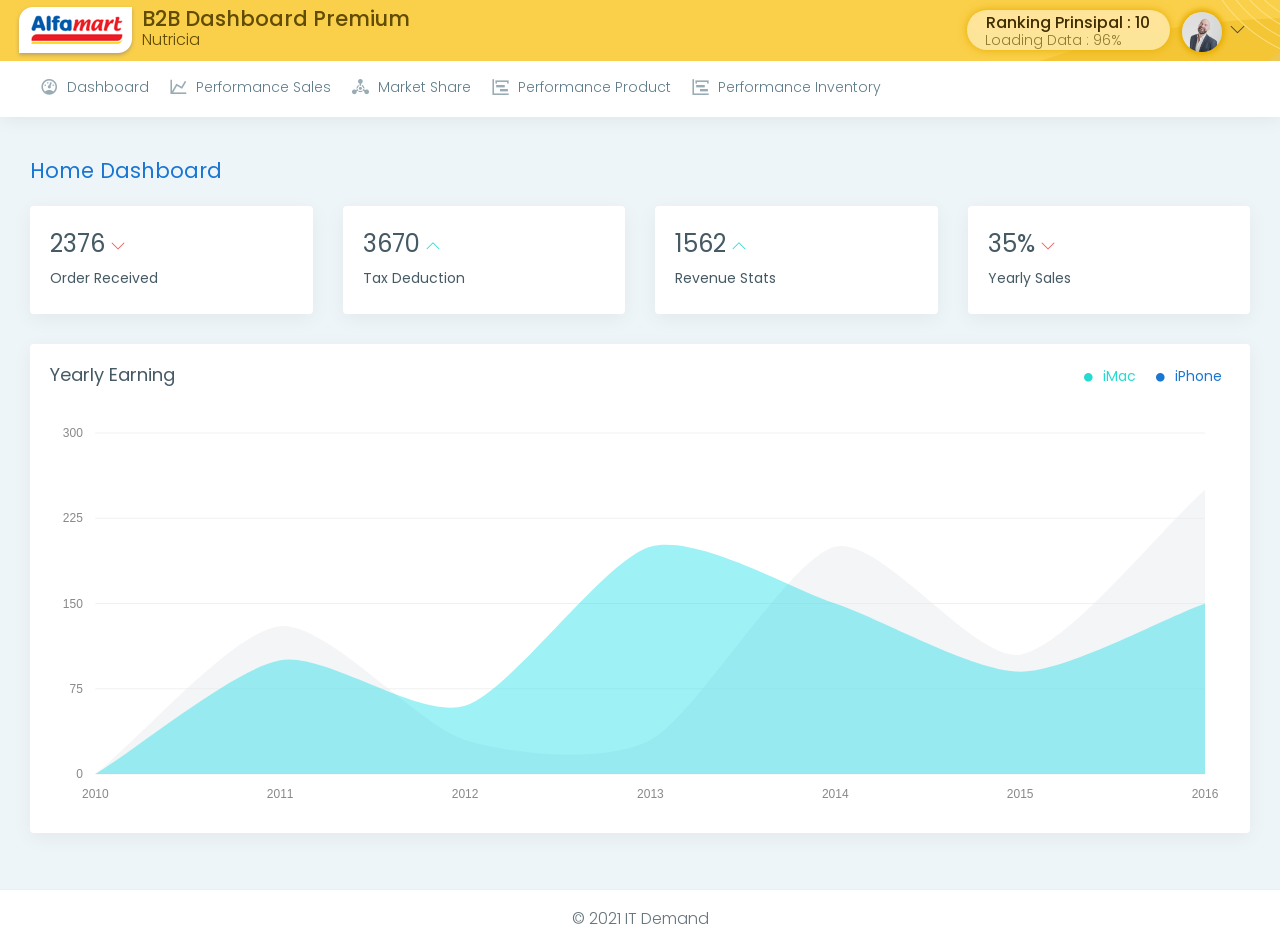
==== home.html @ a557de34 "Add files via upload" ====
<!DOCTYPE html>
<html lang="en">

<head>
    <meta charset="utf-8">
    <meta http-equiv="X-UA-Compatible" content="IE=edge">
    <!-- Tell the browser to be responsive to screen width -->
    <meta name="viewport" content="width=device-width, initial-scale=1">
    <meta name="description" content="">
    <meta name="author" content="">
    <!-- Favicon icon -->
    <link rel="icon" type="image/png" sizes="16x16" href="images/alfamart.png">
    <title>B2B Dashboard Premium</title>
    <!-- Bootstrap Core CSS -->
    <link href="plugins/bootstrap/css/bootstrap.min.css" rel="stylesheet">
    <!-- MorriesCSS -->
    <link href="plugins/morrisjs/morris.css" rel="stylesheet">
    
    
    <!-- Custom CSS -->
    <link href="css/style.css" rel="stylesheet" type="text/css">
    <link href="css/custom.css" rel="stylesheet" type="text/css">

    <!-- HTML5 Shim and Respond.js IE8 support of HTML5 elements and media queries -->
    <!-- WARNING: Respond.js doesn't work if you view the page via file:// -->
    <!--[if lt IE 9]>
    <script src="https://oss.maxcdn.com/libs/html5shiv/3.7.0/html5shiv.js"></script>
    <script src="https://oss.maxcdn.com/libs/respond.js/1.4.2/respond.min.js"></script>
<![endif]-->
</head>

<body class="fix-header card-no-border logo-center">
    <!-- ============================================================== -->
    <!-- Preloader - style you can find in spinners.css -->
    <!-- ============================================================== -->
    <div class="preloader">
        <svg class="circular" viewBox="25 25 50 50">
            <circle class="path" cx="50" cy="50" r="20" fill="none" stroke-width="2" stroke-miterlimit="10" /> </svg>
    </div>
    <!-- ============================================================== -->
    <!-- Main wrapper - style you can find in pages.scss -->
    <!-- ============================================================== -->
    <div id="main-wrapper">
        <!-- ============================================================== -->
        <!-- Topbar header - style you can find in pages.scss -->
        <!-- ============================================================== -->
        <header class="topbar" style="background-image: url(images/bg_header.png);">
            <nav class="navbar top-navbar navbar-expand-md navbar-light">
                <!-- ============================================================== -->
                <!-- Logo -->
                <!-- ============================================================== -->
                <div class="navbar-header">
                    <a class="navbar-brand" href="index.html">
                        <!-- Logo icon --><b>
                            <!-- Light Logo icon -->
                            <img src="images/logo_alfamart.png" alt="homepage" class="light-logo" />
                        </b>
                        <!--End Logo icon --> 
                     </a>
                </div>
                <!-- ============================================================== -->
                <!-- End Logo -->
                <!-- ============================================================== -->
                <div class="navbar-collapse">
                    <!-- ============================================================== -->
                    <!-- ============================================================== -->
                    <ul class="navbar-nav mr-auto mt-md-0">
                         <!-- This is  -->
                        <li class="nav-item"> <a class="nav-link nav-toggler hidden-md-up text-muted waves-effect waves-dark" href="javascript:void(0)"><i class="mdi mdi-menu"></i></a> </li>
                        <!-- Title -->
                        <div class="title-b2b">
                            <h3 class="line-height-b2b">B2B Dashboard Premium</h3>
                            <p>Nutricia</p>
                        </div>
                        
                        <!-- ============================================================== -->
                        <!-- End Messages -->
                        <!-- ============================================================== -->
                        <!-- ============================================================== -->
                        <!-- Messages -->
                        <!-- ============================================================== -->
                        <!-- ============================================================== -->
                        <!-- End Messages -->
                        <!-- ============================================================== -->
                    </ul>
                    <!-- ============================================================== -->
                    <!-- User profile and search -->
                    <!-- ============================================================== -->
                    <ul class="navbar-nav my-lg-0">
                        <!-- ============================================================== -->
                        <!-- Search -->
                        <!-- ============================================================== -->
                        <!-- Title -->
                        <div class="rangking-b2b">
                            <p class="margin-0 title-rankking">Ranking Prinsipal : 10</p>
                            <p class="margin-0 sub-title-rangking">Loading Data : 96%</p>
                        </div>
                        <!-- ============================================================== -->
                        <!-- Profile -->
                        <!-- ============================================================== -->
                        <li class="nav-item dropdown">
                            <a class="nav-link dropdown-toggle text-muted waves-effect waves-dark" href="" data-toggle="dropdown" aria-haspopup="true" aria-expanded="false"><img src="images/1.jpg" alt="user" class="profile-pic" /><i class="ti-angle-down icons-cs" ></i></a>
                            <div class="dropdown-menu dropdown-menu-right scale-up">
                                <ul class="dropdown-user">
                                    <li>
                                        <div class="dw-user-box">
                                            <div class="u-text">
                                                <h3 class="text-muted">B2B Dashboard Premium</h3>
                                                <h4>Nutricia</h4>
                                                <p class="text-muted">Ranking Prinsipal : 10</p>
                                                <p class="text-muted">Loading Data : 96%</p>
                                        </div>
                                    </li>
                                    <li role="separator" class="divider"></li>
                                    <li><a href="login.html"><i class="fa fa-power-off"></i> Logout</a></li>
                                </ul>
                            </div>
                        </li>
                    </ul>
                </div>
            </nav>
        </header>
        <!-- ============================================================== -->
        <!-- End Topbar header -->
        <!-- ============================================================== -->
        <!-- ============================================================== -->
        <!-- Left Sidebar - style you can find in sidebar.scss  -->
        <!-- ============================================================== -->
        <aside class="left-sidebar">
            <!-- Sidebar scroll-->
            <div class="scroll-sidebar">
                <!-- Sidebar navigation-->
                <nav class="sidebar-nav">
                    <ul id="sidebarnav">
                        <li> <a class="has-arrow waves-effect" href="index.html"><i class="mdi mdi-gauge"></i><span class="hide-menu">Dashboard</span></a>
                        </li>
                        <li> <a class="has-arrow waves-effect" href="performance-sales.html"><i class="mdi mdi-chart-line"></i><span class="hide-menu">Performance Sales</span></a>
                        </li>
                        <li> <a class="has-arrow waves-effect" href="market-share.html"><i class="mdi mdi-chemical-weapon"></i><span class="hide-menu">Market Share</span></a>
                        </li>
                        <li> <a class="has-arrow waves-effect" href="performance-product.html"><i class="mdi mdi-chart-timeline"></i><span class="hide-menu">Performance Product</span></a>
                        </li>
                        <li> <a class="has-arrow waves-effect" href="performance-inventory.html"><i class="mdi mdi-chart-timeline"></i><span class="hide-menu">Performance Inventory</span></a>
                        </li>
                    </ul>
                </nav>
                <!-- End Sidebar navigation -->
            </div>
            <!-- End Sidebar scroll-->
        </aside>
        <!-- ============================================================== -->
        <!-- End Left Sidebar - style you can find in sidebar.scss  -->
        <!-- ============================================================== -->
        <!-- ============================================================== -->
        <!-- Page wrapper  -->
        <!-- ============================================================== -->
        <div class="page-wrapper">
            <!-- ============================================================== -->
            <!-- Bread crumb and right sidebar toggle -->
            <!-- ============================================================== -->
            <div class="row page-titles">
                <div class="col-md-5 align-self-center">
                    <h3 class="text-themecolor">Home Dashboard</h3>
                </div>
                <div class="col-md-7 align-self-center">
<!--                     <ol class="breadcrumb">
                        <li class="breadcrumb-item"><a href="javascript:void(0)">Home</a></li>
                        <li class="breadcrumb-item active">Dashboard4</li>
                    </ol> -->
                </div>
            </div>
            <!-- ============================================================== -->
            <!-- End Bread crumb and right sidebar toggle -->
            <!-- ============================================================== -->
            <!-- ============================================================== -->
            <!-- Container fluid  -->
            <!-- ============================================================== -->
            <div class="container-fluid">
                
                <!-- ============================================================== -->
                <!-- Start Page Content -->
                <!-- ============================================================== -->
                <div class="row">
                    <!-- Column -->
                    <div class="col-lg-3 col-md-6">
                        <div class="card">
                            <div class="card-body">
                                <!-- Row -->
                                <div class="row">
                                    <div class="col-8"><h2>2376 <i class="ti-angle-down font-14 text-danger"></i></h2>
                                        <h6>Order Received</h6></div>
                                    <div class="col-4 align-self-center text-right  p-l-0">
                                        <div id="sparklinedash3"></div>
                                    </div>
                                </div>
                            </div>
                        </div>
                    </div>
                    <!-- Column -->
                    <div class="col-lg-3 col-md-6">
                        <div class="card">
                            <div class="card-body">
                                <!-- Row -->
                                <div class="row">
                                    <div class="col-8"><h2 class="">3670 <i class="ti-angle-up font-14 text-success"></i></h2>
                                        <h6>Tax Deduction</h6></div>
                                    <div class="col-4 align-self-center text-right p-l-0">
                                        <div id="sparklinedash"></div>
                                    </div>
                                </div>
                            </div>
                        </div>
                    </div>
                    <!-- Column -->
                    <div class="col-lg-3 col-md-6">
                        <div class="card">
                            <div class="card-body">
                                <!-- Row -->
                                <div class="row">
                                    <div class="col-8"><h2>1562 <i class="ti-angle-up font-14 text-success"></i></h2>
                                        <h6>Revenue Stats</h6></div>
                                    <div class="col-4 align-self-center text-right p-l-0">
                                        <div id="sparklinedash2"></div>
                                    </div>
                                </div>
                            </div>
                        </div>
                    </div>
                    <!-- Column -->
                    <div class="col-lg-3 col-md-6">
                        <div class="card">
                            <div class="card-body">
                                <!-- Row -->
                                <div class="row">
                                    <div class="col-8"><h2>35% <i class="ti-angle-down font-14 text-danger"></i></h2>
                                        <h6>Yearly Sales</h6></div>
                                    <div class="col-4 align-self-center text-right p-l-0">
                                        <div id="sparklinedash4"></div>
                                    </div>
                                </div>
                            </div>
                        </div>
                    </div>
                </div>
                <!-- Row -->
                <div class="row">
                    <div class="col-lg-12 col-md-7">
                        <div class="card">
                            <div class="card-body">
                                <div class="d-flex flex-wrap">
                                    <div>
                                        <h4 class="card-title">Yearly Earning</h4>
                                    </div>
                                    <div class="ml-auto">
                                        <ul class="list-inline">
                                            <li>
                                                <h6 class="text-muted text-success"><i class="fa fa-circle font-10 m-r-10 "></i>iMac</h6> </li>
                                            <li>
                                                <h6 class="text-muted  text-info"><i class="fa fa-circle font-10 m-r-10"></i>iPhone</h6> </li>
                                                
                                        </ul>
                                    </div>
                                </div>
                                <div id="morris-area-chart2" style="height: 405px;"></div>

                            </div>
                        </div>
                    </div>
                </div>
                <!-- Row -->
                <!-- Row -->
                <!-- ============================================================== -->
                <!-- End PAge Content -->
            </div>
            <!-- ============================================================== -->
            <!-- End Container fluid  -->
            <!-- ============================================================== -->
            <!-- ============================================================== -->
            <!-- footer -->
            <!-- ============================================================== -->
            <footer class="footer">
                © 2021 IT Demand 
            </footer>
            <!-- ============================================================== -->
            <!-- End footer -->
            <!-- ============================================================== -->
        </div>
        <!-- ============================================================== -->
        <!-- End Page wrapper  -->
        <!-- ============================================================== -->
    </div>
    <!-- ============================================================== -->
    <!-- End Wrapper -->
    <!-- ============================================================== -->
    <!-- ============================================================== -->
    <!-- All Jquery -->
    <!-- ============================================================== -->
    <script src="plugins/jquery/jquery.min.js"></script>
    <!-- Bootstrap tether Core JavaScript -->
    <script src="plugins/bootstrap/js/popper.min.js"></script>
    <script src="plugins/bootstrap/js/bootstrap.min.js"></script>
    <!-- slimscrollbar scrollbar JavaScript -->
    <script src="js/jquery.slimscroll.js"></script>
    <!--Wave Effects -->
    <script src="js/waves.js"></script>
    <!--Menu sidebar -->
    <script src="js/sidebarmenu.js"></script>
    <!--stickey kit -->
    <script src="plugins/sticky-kit-master/dist/sticky-kit.min.js"></script>
    <script src="plugins/sparkline/jquery.sparkline.min.js"></script>
    <!--Custom JavaScript -->
    <script src="js/custom.min.js"></script>
    <!-- ============================================================== -->
    <!-- This page plugins -->
    <!-- ============================================================== -->
    <!--morris JavaScript -->
    <script src="plugins/raphael/raphael-min.js"></script>
    <script src="plugins/morrisjs/morris.min.js"></script>
    <!-- sparkline chart -->
    <script src="plugins/sparkline/jquery.sparkline.min.js"></script>
    <script src="js/dashboard4.js"></script>
    <!-- ============================================================== -->
    <!-- Style switcher -->
    <!-- ============================================================== -->
    <script src="plugins/styleswitcher/jQuery.style.switcher.js"></script>
</body>

</html>
---- plugins/morrisjs/morris.css ----
.morris-hover {
	position:absolute;
	z-index:1;
}

.morris-hover.morris-default-style .morris-hover-row-label {
	font-weight:bold;
	margin:0.25em 0
}
.morris-hover.morris-default-style .morris-hover-point {
	white-space:nowrap;
	margin:0.1em 0
}
.morris-hover.morris-default-style {
    border-radius: 4px;
    padding: 10px 12px;
    color: #666;
    background:#63676b;
    border: none;
    color: #fff!important ;
    box-shadow: 0px 5px 20px #ccc;
    font-size:14px;
}
 .morris-hover-point {
      color: rgba(257, 257, 257, 0.8)!important ;
   }
---- css/style.css ----
@import url("https://fonts.googleapis.com/css?family=Poppins:300,400,500,600,700");
@import url("https://fonts.googleapis.com/css?family=Poppins:300,400,500,600,700");
@import url(../scss/icons/font-awesome/css/font-awesome.min.css);
@import url(../scss/icons/simple-line-icons/css/simple-line-icons.css);
@import url(../scss/icons/weather-icons/css/weather-icons.min.css);
@import url(../scss/icons/linea-icons/linea.css);
@import url(../scss/icons/themify-icons/themify-icons.css);
@import url(../scss/icons/flag-icon-css/flag-icon.min.css);
@import url(../scss/icons/material-design-iconic-font/css/materialdesignicons.min.css);
@import url("https://fonts.googleapis.com/css?family=Poppins:300,400,500,600,700");
@import url(../css/spinners.css);
@import url(../css/animate.css);
.preloader {
    width: 100%;
    height: 100%;
    top: 0px;
    position: fixed;
    z-index: 99999;
    background: #fff
}

.preloader .cssload-speeding-wheel {
    position: absolute;
    top: calc(50% - 3.5px);
    left: calc(50% - 3.5px)
}

* {
    outline: none
}

body {
    background: #fff;
    font-family: "Poppins", sans-serif;
    margin: 0;
    overflow-x: hidden;
    color: #67757c;
    font-weight: 300
}

html {
    position: relative;
    min-height: 100%;
    background: #ffffff
}

a:focus, a:hover {
    text-decoration: none
}

a.link {
    color: #455a64
}

a.link:focus, a.link:hover {
    color: #1976d2
}

.img-responsive {
    width: 100%;
    height: auto;
    display: inline-block
}

.img-rounded {
    border-radius: 4px
}

html body .mdi-set, html body .mdi:before {
    line-height: initial
}

h1, h2, h3, h4, h5, h6 {
    color: #455a64;
    font-family: "Poppins", sans-serif;
    font-weight: 400
}

h1 {
    line-height: 40px;
    font-size: 36px
}

h2 {
    line-height: 36px;
    font-size: 24px
}

h3 {
    line-height: 30px;
    font-size: 21px
}

h4 {
    line-height: 22px;
    font-size: 18px
}

h5 {
    line-height: 18px;
    font-size: 16px;
    font-weight: 400
}

h6 {
    line-height: 16px;
    font-size: 14px;
    font-weight: 400
}

.display-5 {
    font-size: 3rem
}

.display-6 {
    font-size: 36px
}

.box {
    border-radius: 4px;
    padding: 10px
}

html body .dl {
    display: inline-block
}

html body .db {
    display: block
}

.no-wrap td, .no-wrap th {
    white-space: nowrap
}

html body blockquote {
    border-left: 5px solid #1976d2;
    border: 1px solid rgba(120, 130, 140, 0.13);
    padding: 15px
}

.clear {
    clear: both
}

ol li {
    margin: 5px 0
}

html body .p-0 {
    padding: 0px
}

html body .p-10 {
    padding: 10px
}

html body .p-20 {
    padding: 20px
}

html body .p-30 {
    padding: 30px
}

html body .p-l-0 {
    padding-left: 0px
}

html body .p-l-10 {
    padding-left: 10px
}

html body .p-l-20 {
    padding-left: 20px
}

html body .p-r-0 {
    padding-right: 0px
}

html body .p-r-10 {
    padding-right: 10px
}

html body .p-r-20 {
    padding-right: 20px
}

html body .p-r-30 {
    padding-right: 30px
}

html body .p-r-40 {
    padding-right: 40px
}

html body .p-t-0 {
    padding-top: 0px
}

html body .p-t-10 {
    padding-top: 10px
}

html body .p-t-20 {
    padding-top: 20px
}

html body .p-t-30 {
    padding-top: 30px
}

html body .p-b-0 {
    padding-bottom: 0px
}

html body .p-b-5 {
    padding-bottom: 5px
}

html body .p-b-10 {
    padding-bottom: 10px
}

html body .p-b-20 {
    padding-bottom: 20px
}

html body .p-b-30 {
    padding-bottom: 30px
}

html body .p-b-40 {
    padding-bottom: 40px
}

html body .m-0 {
    margin: 0px
}

html body .m-l-5 {
    margin-left: 5px
}

html body .m-l-10 {
    margin-left: 10px
}

html body .m-l-15 {
    margin-left: 15px
}

html body .m-l-20 {
    margin-left: 20px
}

html body .m-l-30 {
    margin-left: 30px
}

html body .m-l-40 {
    margin-left: 40px
}

html body .m-r-5 {
    margin-right: 5px
}

html body .m-r-10 {
    margin-right: 10px
}

html body .m-r-15 {
    margin-right: 15px
}

html body .m-r-20 {
    margin-right: 20px
}

html body .m-r-30 {
    margin-right: 30px
}

html body .m-r-40 {
    margin-right: 40px
}

html body .m-t-0 {
    margin-top: 0px
}

html body .m-t-5 {
    margin-top: 5px
}

html body .m-t-10 {
    margin-top: 10px
}

html body .m-t-15 {
    margin-top: 15px
}

html body .m-t-20 {
    margin-top: 20px
}

html body .m-t-30 {
    margin-top: 30px
}

html body .m-t-40 {
    margin-top: 40px
}

html body .m-b-0 {
    margin-bottom: 0px
}

html body .m-b-5 {
    margin-bottom: 5px
}

html body .m-b-10 {
    margin-bottom: 10px
}

html body .m-b-15 {
    margin-bottom: 15px
}

html body .m-b-20 {
    margin-bottom: 20px
}

html body .m-b-30 {
    margin-bottom: 30px
}

html body .m-b-40 {
    margin-bottom: 40px
}

html body .vt {
    vertical-align: top
}

html body .vm {
    vertical-align: middle
}

html body .vb {
    vertical-align: bottom
}

.op-5 {
    opacity: 0.5
}

html body .font-bold {
    font-weight: 700
}

html body .font-normal {
    font-weight: normal
}

html body .font-light {
    font-weight: 300
}

html body .font-medium {
    font-weight: 500
}

html body .font-16 {
    font-size: 16px
}

html body .font-14 {
    font-size: 14px
}

html body .font-10 {
    font-size: 10px
}

html body .font-18 {
    font-size: 18px
}

html body .font-20 {
    font-size: 20px
}

html body .b-0 {
    border: none
}

html body .b-r {
    border-right: 1px solid rgba(120, 130, 140, 0.13)
}

html body .b-l {
    border-left: 1px solid rgba(120, 130, 140, 0.13)
}

html body .b-b {
    border-bottom: 1px solid rgba(120, 130, 140, 0.13)
}

html body .b-t {
    border-top: 1px solid rgba(120, 130, 140, 0.13)
}

html body .b-all {
    border: 1px solid rgba(120, 130, 140, 0.13)!important
}

.thumb-sm {
    height: 32px;
    width: 32px
}

.thumb-md {
    height: 48px;
    width: 48px
}

.thumb-lg {
    height: 88px;
    width: 88px
}

.hide {
    display: none
}

.img-circle {
    border-radius: 100%
}

.radius {
    border-radius: 4px
}

.text-white {
    color: #ffffff!important
}

.text-danger {
    color: #ef5350!important
}

.text-muted {
    color: #99abb4!important
}

.text-warning {
    color: #ffb22b!important
}

.text-success {
    color: #26dad2!important
}

.text-info {
    color: #1976d2!important
}

.text-inverse {
    color: #2f3d4a!important
}

html body .text-blue {
    color: #02bec9
}

html body .text-purple {
    color: #7460ee
}

html body .text-primary {
    color: #5c4ac7
}

html body .text-megna {
    color: #00897b
}

html body .text-dark {
    color: #67757c
}

html body .text-themecolor {
    color: #1976d2
}

.bg-primary {
    background-color: #5c4ac7!important
}

.bg-success {
    background-color: #26dad2!important
}

.bg-info {
    background-color: #1976d2!important
}

.bg-warning {
    background-color: #ffb22b!important
}

.bg-danger {
    background-color: #ef5350!important
}

html body .bg-megna {
    background-color: #00897b
}

html body .bg-theme {
    background-color: #1976d2
}

html body .bg-inverse {
    background-color: #2f3d4a
}

html body .bg-purple {
    background-color: #7460ee
}

html body .bg-light-part {
    background-color: rgba(0, 0, 0, 0.02)
}

html body .bg-light-primary {
    background-color: #f1effd
}

html body .bg-light-success {
    background-color: #e8fdeb
}

html body .bg-light-info {
    background-color: #cfecfe
}

html body .bg-light-extra {
    background-color: #ebf3f5
}

html body .bg-light-warning {
    background-color: #fff8ec
}

html body .bg-light-danger {
    background-color: #f9e7eb
}

html body .bg-light-inverse {
    background-color: #f6f6f6
}

html body .bg-light {
    background-color: #f2f4f8
}

html body .bg-white {
    background-color: #ffffff
}

.round {
    line-height: 48px;
    color: #ffffff;
    width: 50px;
    height: 50px;
    display: inline-block;
    font-weight: 400;
    text-align: center;
    border-radius: 100%;
    background: #1976d2
}

.round img {
    border-radius: 100%
}

.round-lg {
    line-height: 65px;
    width: 60px;
    height: 60px;
    font-size: 30px
}

.round.round-info {
    background: #1976d2
}

.round.round-warning {
    background: #ffb22b
}

.round.round-danger {
    background: #ef5350
}

.round.round-success {
    background: #26dad2
}

.round.round-primary {
    background: #5c4ac7
}

.label {
    padding: 3px 10px;
    line-height: 13px;
    color: #ffffff;
    font-weight: 400;
    border-radius: 4px;
    font-size: 75%
}

.label-rounded {
    border-radius: 60px
}

.label-custom {
    background-color: #00897b
}

.label-success {
    background-color: #26dad2
}

.label-info {
    background-color: #1976d2
}

.label-warning {
    background-color: #ffb22b
}

.label-danger {
    background-color: #ef5350
}

.label-megna {
    background-color: #00897b
}

.label-primary {
    background-color: #5c4ac7
}

.label-purple {
    background-color: #7460ee
}

.label-red {
    background-color: #fb3a3a
}

.label-inverse {
    background-color: #2f3d4a
}

.label-default {
    background-color: #f2f4f8
}

.label-white {
    background-color: #ffffff
}

.label-light-success {
    background-color: #e8fdeb;
    color: #26dad2
}

.label-light-info {
    background-color: #cfecfe;
    color: #1976d2
}

.label-light-warning {
    background-color: #fff8ec;
    color: #ffb22b
}

.label-light-danger {
    background-color: #f9e7eb;
    color: #ef5350
}

.label-light-megna {
    background-color: #e0f2f4;
    color: #00897b
}

.label-light-primary {
    background-color: #f1effd;
    color: #5c4ac7
}

.label-light-inverse {
    background-color: #f6f6f6;
    color: #2f3d4a
}

.pagination>li:first-child>a, .pagination>li:first-child>span {
    border-bottom-left-radius: 4px;
    border-top-left-radius: 4px
}

.pagination>li:last-child>a, .pagination>li:last-child>span {
    border-bottom-right-radius: 4px;
    border-top-right-radius: 4px
}

.pagination>li>a, .pagination>li>span {
    color: #263238
}

.pagination>li>a:focus, .pagination>li>a:hover, .pagination>li>span:focus, .pagination>li>span:hover {
    background-color: #f2f4f8
}

.pagination-split li {
    margin-left: 5px;
    display: inline-block;
    float: left
}

.pagination-split li:first-child {
    margin-left: 0
}

.pagination-split li a {
    -moz-border-radius: 4px;
    -webkit-border-radius: 4px;
    border-radius: 4px
}

.pagination>.active>a, .pagination>.active>a:focus, .pagination>.active>a:hover, .pagination>.active>span, .pagination>.active>span:focus, .pagination>.active>span:hover {
    background-color: #1976d2;
    border-color: #1976d2
}

.pager li>a, .pager li>span {
    -moz-border-radius: 4px;
    -webkit-border-radius: 4px;
    border-radius: 4px;
    color: #263238
}

.table-box {
    display: table;
    width: 100%
}

.table.no-border tbody td {
    border: 0px
}

.cell {
    display: table-cell;
    vertical-align: middle
}

.table td, .table th {
    border-color: #f3f1f1
}

.table th, .table thead th {
    font-weight: 500
}

.table-hover tbody tr:hover {
    background: #f2f4f8
}

.nowrap {
    white-space: nowrap
}

.lite-padding td {
    padding: 5px
}

.v-middle td, .v-middle th {
    vertical-align: middle
}

.waves-effect {
    position: relative;
    cursor: pointer;
    display: inline-block;
    overflow: hidden;
    -webkit-user-select: none;
    -moz-user-select: none;
    -ms-user-select: none;
    user-select: none;
    -webkit-tap-highlight-color: transparent;
    vertical-align: middle;
    z-index: 1;
    will-change: opacity, transform;
    -webkit-transition: all 0.1s ease-out;
    -moz-transition: all 0.1s ease-out;
    -o-transition: all 0.1s ease-out;
    -ms-transition: all 0.1s ease-out;
    transition: all 0.1s ease-out
}

.waves-effect .waves-ripple {
    position: absolute;
    border-radius: 50%;
    width: 20px;
    height: 20px;
    margin-top: -10px;
    margin-left: -10px;
    opacity: 0;
    background: rgba(0, 0, 0, 0.2);
    -webkit-transition: all 0.7s ease-out;
    -moz-transition: all 0.7s ease-out;
    -o-transition: all 0.7s ease-out;
    -ms-transition: all 0.7s ease-out;
    transition: all 0.7s ease-out;
    -webkit-transition-property: -webkit-transform, opacity;
    -moz-transition-property: -moz-transform, opacity;
    -o-transition-property: -o-transform, opacity;
    -webkit-transition-property: opacity, -webkit-transform;
    transition-property: opacity, -webkit-transform;
    -o-transition-property: transform, opacity;
    transition-property: transform, opacity;
    transition-property: transform, opacity, -webkit-transform;
    -webkit-transform: scale(0);
    -moz-transform: scale(0);
    -ms-transform: scale(0);
    -o-transform: scale(0);
    transform: scale(0);
    pointer-events: none
}

.waves-effect.waves-light .waves-ripple {
    background-color: rgba(255, 255, 255, 0.45)
}

.waves-effect.waves-red .waves-ripple {
    background-color: rgba(244, 67, 54, 0.7)
}

.waves-effect.waves-yellow .waves-ripple {
    background-color: rgba(255, 235, 59, 0.7)
}

.waves-effect.waves-orange .waves-ripple {
    background-color: rgba(255, 152, 0, 0.7)
}

.waves-effect.waves-purple .waves-ripple {
    background-color: rgba(156, 39, 176, 0.7)
}

.waves-effect.waves-green .waves-ripple {
    background-color: rgba(76, 175, 80, 0.7)
}

.waves-effect.waves-teal .waves-ripple {
    background-color: rgba(0, 150, 136, 0.7)
}

html body .waves-notransition {
    -webkit-transition: none;
    -moz-transition: none;
    -o-transition: none;
    -ms-transition: none;
    transition: none
}

.waves-circle {
    -webkit-transform: translateZ(0);
    -moz-transform: translateZ(0);
    -ms-transform: translateZ(0);
    -o-transform: translateZ(0);
    transform: translateZ(0);
    text-align: center;
    width: 2.5em;
    height: 2.5em;
    line-height: 2.5em;
    border-radius: 50%;
    -webkit-mask-image: none
}

.waves-input-wrapper {
    border-radius: 0.2em;
    vertical-align: bottom
}

.waves-input-wrapper .waves-button-input {
    position: relative;
    top: 0;
    left: 0;
    z-index: 1
}

.waves-block {
    display: block
}

.badge {
    font-weight: 400
}

.badge-xs {
    font-size: 9px
}

.badge-sm, .badge-xs {
    -webkit-transform: translate(0, -2px);
    -ms-transform: translate(0, -2px);
    -o-transform: translate(0, -2px);
    transform: translate(0, -2px)
}

.badge-success {
    background-color: #26dad2
}

.badge-info {
    background-color: #1976d2
}

.badge-primary {
    background-color: #5c4ac7
}

.badge-warning {
    background-color: #ffb22b
}

.badge-danger {
    background-color: #ef5350
}

.badge-purple {
    background-color: #7460ee
}

.badge-red {
    background-color: #fb3a3a
}

.badge-inverse {
    background-color: #2f3d4a
}

.btn {
    padding: 7px 12px;
    cursor: pointer
}

.btn-group label {
    color: #ffffff!important;
    margin-bottom: 0px
}

.btn-group label.btn-secondary {
    color: #67757c!important
}

.btn-lg {
    padding: .75rem 1.5rem;
    font-size: 1.25rem
}

.btn-md {
    padding: 12px 55px;
    font-size: 16px
}

.btn-circle {
    border-radius: 100%;
    width: 40px;
    height: 40px;
    padding: 10px
}

.btn-circle.btn-sm {
    width: 35px;
    height: 35px;
    padding: 8px 10px;
    font-size: 14px
}

.btn-circle.btn-lg {
    width: 50px;
    height: 50px;
    padding: 14px 15px;
    font-size: 18px;
    line-height: 22px
}

.btn-circle.btn-xl {
    width: 70px;
    height: 70px;
    padding: 14px 15px;
    font-size: 24px
}

.btn-sm {
    padding: .25rem .5rem;
    font-size: 12px
}

.btn-xs {
    padding: .25rem .5rem;
    font-size: 10px
}

.button-list a, .button-list button {
    margin: 5px 12px 5px 0
}

.btn-outline {
    color: inherit;
    background-color: transparent;
    -webkit-transition: all .5s;
    -o-transition: all .5s;
    transition: all .5s
}

.btn-rounded {
    border-radius: 60px;
    padding: 7px 18px
}

.btn-rounded.btn-lg {
    padding: .75rem 1.5rem
}

.btn-rounded.btn-sm {
    padding: .25rem .5rem;
    font-size: 12px
}

.btn-rounded.btn-xs {
    padding: .25rem .5rem;
    font-size: 10px
}

.btn-rounded.btn-md {
    padding: 12px 35px;
    font-size: 16px
}

.btn-secondary, .btn-secondary.disabled {
    -webkit-box-shadow: 0 2px 2px 0 rgba(169, 169, 169, 0.14), 0 3px 1px -2px rgba(169, 169, 169, 0.2), 0 1px 5px 0 rgba(169, 169, 169, 0.12);
    box-shadow: 0 2px 2px 0 rgba(169, 169, 169, 0.14), 0 3px 1px -2px rgba(169, 169, 169, 0.2), 0 1px 5px 0 rgba(169, 169, 169, 0.12);
    -webkit-transition: 0.2s ease-in;
    -o-transition: 0.2s ease-in;
    transition: 0.2s ease-in;
    background-color: #ffffff;
    color: #67757c;
    border-color: #b1b8bb
}

.btn-secondary.disabled:hover, .btn-secondary:hover {
    -webkit-box-shadow: 0 14px 26px -12px rgba(169, 169, 169, 0.42), 0 4px 23px 0 rgba(0, 0, 0, 0.12), 0 8px 10px -5px rgba(169, 169, 169, 0.2);
    box-shadow: 0 14px 26px -12px rgba(169, 169, 169, 0.42), 0 4px 23px 0 rgba(0, 0, 0, 0.12), 0 8px 10px -5px rgba(169, 169, 169, 0.2)
}

.btn-secondary.active, .btn-secondary.disabled.active, .btn-secondary.disabled:active, .btn-secondary.disabled:focus, .btn-secondary:active, .btn-secondary:focus {
    -webkit-box-shadow: 0 14px 26px -12px rgba(169, 169, 169, 0.42), 0 4px 23px 0 rgba(0, 0, 0, 0.12), 0 8px 10px -5px rgba(169, 169, 169, 0.2);
    box-shadow: 0 14px 26px -12px rgba(169, 169, 169, 0.42), 0 4px 23px 0 rgba(0, 0, 0, 0.12), 0 8px 10px -5px rgba(169, 169, 169, 0.2)
}

.btn-primary, .btn-primary.disabled {
    background: #5c4ac7;
    border: 1px solid #5c4ac7;
    -webkit-box-shadow: 0 2px 2px 0 rgba(116, 96, 238, 0.14), 0 3px 1px -2px rgba(116, 96, 238, 0.2), 0 1px 5px 0 rgba(116, 96, 238, 0.12);
    box-shadow: 0 2px 2px 0 rgba(116, 96, 238, 0.14), 0 3px 1px -2px rgba(116, 96, 238, 0.2), 0 1px 5px 0 rgba(116, 96, 238, 0.12);
    -webkit-transition: 0.2s ease-in;
    -o-transition: 0.2s ease-in;
    transition: 0.2s ease-in
}

.btn-primary.disabled:hover, .btn-primary:hover {
    background: #5c4ac7;
    -webkit-box-shadow: 0 14px 26px -12px rgba(116, 96, 238, 0.42), 0 4px 23px 0 rgba(0, 0, 0, 0.12), 0 8px 10px -5px rgba(116, 96, 238, 0.2);
    box-shadow: 0 14px 26px -12px rgba(116, 96, 238, 0.42), 0 4px 23px 0 rgba(0, 0, 0, 0.12), 0 8px 10px -5px rgba(116, 96, 238, 0.2);
    border: 1px solid #5c4ac7
}

.btn-primary.active, .btn-primary.disabled.active, .btn-primary.disabled:active, .btn-primary.disabled:focus, .btn-primary:active, .btn-primary:focus {
    background: #6352ce;
    -webkit-box-shadow: 0 14px 26px -12px rgba(116, 96, 238, 0.42), 0 4px 23px 0 rgba(0, 0, 0, 0.12), 0 8px 10px -5px rgba(116, 96, 238, 0.2);
    box-shadow: 0 14px 26px -12px rgba(116, 96, 238, 0.42), 0 4px 23px 0 rgba(0, 0, 0, 0.12), 0 8px 10px -5px rgba(116, 96, 238, 0.2)
}

.btn-themecolor, .btn-themecolor.disabled {
    background: #1976d2;
    color: #ffffff;
    border: 1px solid #1976d2
}

.btn-themecolor.disabled:hover, .btn-themecolor:hover {
    background: #1976d2;
    opacity: 0.7;
    border: 1px solid #1976d2
}

.btn-themecolor.active, .btn-themecolor.disabled.active, .btn-themecolor.disabled:active, .btn-themecolor.disabled:focus, .btn-themecolor:active, .btn-themecolor:focus {
    background: #028ee1
}

.btn-success, .btn-success.disabled {
    background: #26dad2;
    border: 1px solid #26dad2;
    -webkit-box-shadow: 0 2px 2px 0 rgba(40, 190, 189, 0.14), 0 3px 1px -2px rgba(40, 190, 189, 0.2), 0 1px 5px 0 rgba(40, 190, 189, 0.12);
    box-shadow: 0 2px 2px 0 rgba(40, 190, 189, 0.14), 0 3px 1px -2px rgba(40, 190, 189, 0.2), 0 1px 5px 0 rgba(40, 190, 189, 0.12);
    -webkit-transition: 0.2s ease-in;
    -o-transition: 0.2s ease-in;
    transition: 0.2s ease-in
}

.btn-success.disabled:hover, .btn-success:hover {
    background: #26dad2;
    -webkit-box-shadow: 0 14px 26px -12px rgba(40, 190, 189, 0.42), 0 4px 23px 0 rgba(0, 0, 0, 0.12), 0 8px 10px -5px rgba(40, 190, 189, 0.2);
    box-shadow: 0 14px 26px -12px rgba(40, 190, 189, 0.42), 0 4px 23px 0 rgba(0, 0, 0, 0.12), 0 8px 10px -5px rgba(40, 190, 189, 0.2);
    border: 1px solid #26dad2
}

.btn-success.active, .btn-success.disabled.active, .btn-success.disabled:active, .btn-success.disabled:focus, .btn-success:active, .btn-success:focus {
    background: #1eacbe;
    -webkit-box-shadow: 0 14px 26px -12px rgba(40, 190, 189, 0.42), 0 4px 23px 0 rgba(0, 0, 0, 0.12), 0 8px 10px -5px rgba(40, 190, 189, 0.2);
    box-shadow: 0 14px 26px -12px rgba(40, 190, 189, 0.42), 0 4px 23px 0 rgba(0, 0, 0, 0.12), 0 8px 10px -5px rgba(40, 190, 189, 0.2)
}

.btn-info, .btn-info.disabled {
    background: #1976d2;
    border: 1px solid #1976d2;
    -webkit-box-shadow: 0 2px 2px 0 rgba(66, 165, 245, 0.14), 0 3px 1px -2px rgba(66, 165, 245, 0.2), 0 1px 5px 0 rgba(66, 165, 245, 0.12);
    box-shadow: 0 2px 2px 0 rgba(66, 165, 245, 0.14), 0 3px 1px -2px rgba(66, 165, 245, 0.2), 0 1px 5px 0 rgba(66, 165, 245, 0.12);
    -webkit-transition: 0.2s ease-in;
    -o-transition: 0.2s ease-in;
    transition: 0.2s ease-in
}

.btn-info.disabled:hover, .btn-info:hover {
    background: #1976d2;
    border: 1px solid #1976d2;
    -webkit-box-shadow: 0 14px 26px -12px rgba(23, 105, 255, 0.42), 0 4px 23px 0 rgba(0, 0, 0, 0.12), 0 8px 10px -5px rgba(23, 105, 255, 0.2);
    box-shadow: 0 14px 26px -12px rgba(23, 105, 255, 0.42), 0 4px 23px 0 rgba(0, 0, 0, 0.12), 0 8px 10px -5px rgba(23, 105, 255, 0.2)
}

.btn-info.active, .btn-info.disabled.active, .btn-info.disabled:active, .btn-info.disabled:focus, .btn-info:active, .btn-info:focus {
    background: #028ee1;
    -webkit-box-shadow: 0 14px 26px -12px rgba(23, 105, 255, 0.42), 0 4px 23px 0 rgba(0, 0, 0, 0.12), 0 8px 10px -5px rgba(23, 105, 255, 0.2);
    box-shadow: 0 14px 26px -12px rgba(23, 105, 255, 0.42), 0 4px 23px 0 rgba(0, 0, 0, 0.12), 0 8px 10px -5px rgba(23, 105, 255, 0.2)
}

.btn-warning, .btn-warning.disabled {
    background: #ffb22b;
    color: #ffffff;
    -webkit-box-shadow: 0 2px 2px 0 rgba(248, 194, 0, 0.14), 0 3px 1px -2px rgba(248, 194, 0, 0.2), 0 1px 5px 0 rgba(248, 194, 0, 0.12);
    box-shadow: 0 2px 2px 0 rgba(248, 194, 0, 0.14), 0 3px 1px -2px rgba(248, 194, 0, 0.2), 0 1px 5px 0 rgba(248, 194, 0, 0.12);
    border: 1px solid #ffb22b;
    -webkit-transition: 0.2s ease-in;
    -o-transition: 0.2s ease-in;
    transition: 0.2s ease-in;
    color: #ffffff
}

.btn-warning.disabled:hover, .btn-warning:hover {
    background: #ffb22b;
    color: #ffffff;
    -webkit-box-shadow: 0 14px 26px -12px rgba(248, 194, 0, 0.42), 0 4px 23px 0 rgba(0, 0, 0, 0.12), 0 8px 10px -5px rgba(248, 194, 0, 0.2);
    box-shadow: 0 14px 26px -12px rgba(248, 194, 0, 0.42), 0 4px 23px 0 rgba(0, 0, 0, 0.12), 0 8px 10px -5px rgba(248, 194, 0, 0.2);
    border: 1px solid #ffb22b
}

.btn-warning.active, .btn-warning.disabled.active, .btn-warning.disabled:active, .btn-warning.disabled:focus, .btn-warning:active, .btn-warning:focus {
    background: #e9ab2e;
    color: #ffffff;
    -webkit-box-shadow: 0 14px 26px -12px rgba(248, 194, 0, 0.42), 0 4px 23px 0 rgba(0, 0, 0, 0.12), 0 8px 10px -5px rgba(248, 194, 0, 0.2);
    box-shadow: 0 14px 26px -12px rgba(248, 194, 0, 0.42), 0 4px 23px 0 rgba(0, 0, 0, 0.12), 0 8px 10px -5px rgba(248, 194, 0, 0.2)
}

.btn-danger, .btn-danger.disabled {
    background: #ef5350;
    border: 1px solid #ef5350;
    -webkit-box-shadow: 0 2px 2px 0 rgba(239, 83, 80, 0.14), 0 3px 1px -2px rgba(239, 83, 80, 0.2), 0 1px 5px 0 rgba(239, 83, 80, 0.12);
    box-shadow: 0 2px 2px 0 rgba(239, 83, 80, 0.14), 0 3px 1px -2px rgba(239, 83, 80, 0.2), 0 1px 5px 0 rgba(239, 83, 80, 0.12);
    -webkit-transition: 0.2s ease-in;
    -o-transition: 0.2s ease-in;
    transition: 0.2s ease-in
}

.btn-danger.disabled:hover, .btn-danger:hover {
    background: #ef5350;
    -webkit-box-shadow: 0 14px 26px -12px rgba(239, 83, 80, 0.42), 0 4px 23px 0 rgba(0, 0, 0, 0.12), 0 8px 10px -5px rgba(239, 83, 80, 0.2);
    box-shadow: 0 14px 26px -12px rgba(239, 83, 80, 0.42), 0 4px 23px 0 rgba(0, 0, 0, 0.12), 0 8px 10px -5px rgba(239, 83, 80, 0.2);
    border: 1px solid #ef5350
}

.btn-danger.active, .btn-danger.disabled.active, .btn-danger.disabled:active, .btn-danger.disabled:focus, .btn-danger:active, .btn-danger:focus {
    background: #e6294b;
    -webkit-box-shadow: 0 14px 26px -12px rgba(239, 83, 80, 0.42), 0 4px 23px 0 rgba(0, 0, 0, 0.12), 0 8px 10px -5px rgba(239, 83, 80, 0.2);
    box-shadow: 0 14px 26px -12px rgba(239, 83, 80, 0.42), 0 4px 23px 0 rgba(0, 0, 0, 0.12), 0 8px 10px -5px rgba(239, 83, 80, 0.2)
}

.btn-inverse, .btn-inverse.disabled {
    background: #2f3d4a;
    border: 1px solid #2f3d4a;
    color: #ffffff
}

.btn-inverse.disabled:hover, .btn-inverse:hover {
    background: #2f3d4a;
    opacity: 0.7;
    color: #ffffff;
    border: 1px solid #2f3d4a
}

.btn-inverse.active, .btn-inverse.disabled.active, .btn-inverse.disabled:active, .btn-inverse.disabled:focus, .btn-inverse:active, .btn-inverse:focus {
    background: #232a37;
    color: #ffffff
}

.btn-red, .btn-red.disabled {
    background: #fb3a3a;
    border: 1px solid #fb3a3a;
    color: #ffffff
}

.btn-red.disabled:hover, .btn-red:hover {
    opacity: 0.7;
    border: 1px solid #fb3a3a;
    background: #fb3a3a
}

.btn-red.active, .btn-red.disabled.active, .btn-red.disabled:active, .btn-red.disabled:focus, .btn-red:active, .btn-red:focus {
    background: #e6294b
}

.btn-outline-secondary {
    background-color: #ffffff;
    -webkit-box-shadow: 0 2px 2px 0 rgba(169, 169, 169, 0.14), 0 3px 1px -2px rgba(169, 169, 169, 0.2), 0 1px 5px 0 rgba(169, 169, 169, 0.12);
    box-shadow: 0 2px 2px 0 rgba(169, 169, 169, 0.14), 0 3px 1px -2px rgba(169, 169, 169, 0.2), 0 1px 5px 0 rgba(169, 169, 169, 0.12);
    -webkit-transition: 0.2s ease-in;
    -o-transition: 0.2s ease-in;
    transition: 0.2s ease-in
}

.btn-outline-secondary.focus, .btn-outline-secondary:focus, .btn-outline-secondary:hover {
    -webkit-box-shadow: 0 14px 26px -12px rgba(169, 169, 169, 0.42), 0 4px 23px 0 rgba(0, 0, 0, 0.12), 0 8px 10px -5px rgba(169, 169, 169, 0.2);
    box-shadow: 0 14px 26px -12px rgba(169, 169, 169, 0.42), 0 4px 23px 0 rgba(0, 0, 0, 0.12), 0 8px 10px -5px rgba(169, 169, 169, 0.2)
}

.btn-outline-secondary.active, .btn-outline-secondary:active, .btn-outline-secondary:focus {
    -webkit-box-shadow: 0 14px 26px -12px rgba(169, 169, 169, 0.42), 0 4px 23px 0 rgba(0, 0, 0, 0.12), 0 8px 10px -5px rgba(169, 169, 169, 0.2);
    box-shadow: 0 14px 26px -12px rgba(169, 169, 169, 0.42), 0 4px 23px 0 rgba(0, 0, 0, 0.12), 0 8px 10px -5px rgba(169, 169, 169, 0.2)
}

.btn-outline-primary {
    color: #5c4ac7;
    background-color: #ffffff;
    border-color: #5c4ac7;
    -webkit-box-shadow: 0 2px 2px 0 rgba(116, 96, 238, 0.14), 0 3px 1px -2px rgba(116, 96, 238, 0.2), 0 1px 5px 0 rgba(116, 96, 238, 0.12);
    box-shadow: 0 2px 2px 0 rgba(116, 96, 238, 0.14), 0 3px 1px -2px rgba(116, 96, 238, 0.2), 0 1px 5px 0 rgba(116, 96, 238, 0.12);
    -webkit-transition: 0.2s ease-in;
    -o-transition: 0.2s ease-in;
    transition: 0.2s ease-in
}

.btn-outline-primary.focus, .btn-outline-primary:focus, .btn-outline-primary:hover {
    background: #5c4ac7;
    -webkit-box-shadow: 0 14px 26px -12px rgba(116, 96, 238, 0.42), 0 4px 23px 0 rgba(0, 0, 0, 0.12), 0 8px 10px -5px rgba(116, 96, 238, 0.2);
    box-shadow: 0 14px 26px -12px rgba(116, 96, 238, 0.42), 0 4px 23px 0 rgba(0, 0, 0, 0.12), 0 8px 10px -5px rgba(116, 96, 238, 0.2);
    color: #ffffff;
    border-color: #5c4ac7
}

.btn-outline-primary.active, .btn-outline-primary:active, .btn-outline-primary:focus {
    -webkit-box-shadow: 0 14px 26px -12px rgba(116, 96, 238, 0.42), 0 4px 23px 0 rgba(0, 0, 0, 0.12), 0 8px 10px -5px rgba(116, 96, 238, 0.2);
    box-shadow: 0 14px 26px -12px rgba(116, 96, 238, 0.42), 0 4px 23px 0 rgba(0, 0, 0, 0.12), 0 8px 10px -5px rgba(116, 96, 238, 0.2);
    background: #6352ce
}

.btn-outline-success {
    color: #26dad2;
    background-color: transparent;
    border-color: #26dad2;
    -webkit-box-shadow: 0 2px 2px 0 rgba(40, 190, 189, 0.14), 0 3px 1px -2px rgba(40, 190, 189, 0.2), 0 1px 5px 0 rgba(40, 190, 189, 0.12);
    box-shadow: 0 2px 2px 0 rgba(40, 190, 189, 0.14), 0 3px 1px -2px rgba(40, 190, 189, 0.2), 0 1px 5px 0 rgba(40, 190, 189, 0.12);
    -webkit-transition: 0.2s ease-in;
    -o-transition: 0.2s ease-in;
    transition: 0.2s ease-in
}

.btn-outline-success.focus, .btn-outline-success:focus, .btn-outline-success:hover {
    background: #26dad2;
    border-color: #26dad2;
    color: #ffffff;
    -webkit-box-shadow: 0 14px 26px -12px rgba(40, 190, 189, 0.42), 0 4px 23px 0 rgba(0, 0, 0, 0.12), 0 8px 10px -5px rgba(40, 190, 189, 0.2);
    box-shadow: 0 14px 26px -12px rgba(40, 190, 189, 0.42), 0 4px 23px 0 rgba(0, 0, 0, 0.12), 0 8px 10px -5px rgba(40, 190, 189, 0.2)
}

.btn-outline-success.active, .btn-outline-success:active, .btn-outline-success:focus {
    -webkit-box-shadow: 0 14px 26px -12px rgba(40, 190, 189, 0.42), 0 4px 23px 0 rgba(0, 0, 0, 0.12), 0 8px 10px -5px rgba(40, 190, 189, 0.2);
    box-shadow: 0 14px 26px -12px rgba(40, 190, 189, 0.42), 0 4px 23px 0 rgba(0, 0, 0, 0.12), 0 8px 10px -5px rgba(40, 190, 189, 0.2);
    background: #1eacbe
}

.btn-outline-info {
    color: #1976d2;
    background-color: transparent;
    border-color: #1976d2;
    -webkit-box-shadow: 0 2px 2px 0 rgba(66, 165, 245, 0.14), 0 3px 1px -2px rgba(66, 165, 245, 0.2), 0 1px 5px 0 rgba(66, 165, 245, 0.12);
    box-shadow: 0 2px 2px 0 rgba(66, 165, 245, 0.14), 0 3px 1px -2px rgba(66, 165, 245, 0.2), 0 1px 5px 0 rgba(66, 165, 245, 0.12);
    -webkit-transition: 0.2s ease-in;
    -o-transition: 0.2s ease-in;
    transition: 0.2s ease-in
}

.btn-outline-info.focus, .btn-outline-info:focus, .btn-outline-info:hover {
    background: #1976d2;
    border-color: #1976d2;
    color: #ffffff;
    -webkit-box-shadow: 0 14px 26px -12px rgba(23, 105, 255, 0.42), 0 4px 23px 0 rgba(0, 0, 0, 0.12), 0 8px 10px -5px rgba(23, 105, 255, 0.2);
    box-shadow: 0 14px 26px -12px rgba(23, 105, 255, 0.42), 0 4px 23px 0 rgba(0, 0, 0, 0.12), 0 8px 10px -5px rgba(23, 105, 255, 0.2)
}

.btn-outline-info.active, .btn-outline-info:active, .btn-outline-info:focus {
    -webkit-box-shadow: 0 14px 26px -12px rgba(23, 105, 255, 0.42), 0 4px 23px 0 rgba(0, 0, 0, 0.12), 0 8px 10px -5px rgba(23, 105, 255, 0.2);
    box-shadow: 0 14px 26px -12px rgba(23, 105, 255, 0.42), 0 4px 23px 0 rgba(0, 0, 0, 0.12), 0 8px 10px -5px rgba(23, 105, 255, 0.2);
    background: #028ee1
}

.btn-outline-warning {
    color: #ffb22b;
    background-color: transparent;
    border-color: #ffb22b;
    -webkit-box-shadow: 0 2px 2px 0 rgba(248, 194, 0, 0.14), 0 3px 1px -2px rgba(248, 194, 0, 0.2), 0 1px 5px 0 rgba(248, 194, 0, 0.12);
    box-shadow: 0 2px 2px 0 rgba(248, 194, 0, 0.14), 0 3px 1px -2px rgba(248, 194, 0, 0.2), 0 1px 5px 0 rgba(248, 194, 0, 0.12);
    -webkit-transition: 0.2s ease-in;
    -o-transition: 0.2s ease-in;
    transition: 0.2s ease-in
}

.btn-outline-warning.focus, .btn-outline-warning:focus, .btn-outline-warning:hover {
    background: #ffb22b;
    border-color: #ffb22b;
    color: #ffffff;
    -webkit-box-shadow: 0 14px 26px -12px rgba(248, 194, 0, 0.42), 0 4px 23px 0 rgba(0, 0, 0, 0.12), 0 8px 10px -5px rgba(248, 194, 0, 0.2);
    box-shadow: 0 14px 26px -12px rgba(248, 194, 0, 0.42), 0 4px 23px 0 rgba(0, 0, 0, 0.12), 0 8px 10px -5px rgba(248, 194, 0, 0.2)
}

.btn-outline-warning.active, .btn-outline-warning:active, .btn-outline-warning:focus {
    -webkit-box-shadow: 0 14px 26px -12px rgba(248, 194, 0, 0.42), 0 4px 23px 0 rgba(0, 0, 0, 0.12), 0 8px 10px -5px rgba(248, 194, 0, 0.2);
    box-shadow: 0 14px 26px -12px rgba(248, 194, 0, 0.42), 0 4px 23px 0 rgba(0, 0, 0, 0.12), 0 8px 10px -5px rgba(248, 194, 0, 0.2);
    background: #e9ab2e
}

.btn-outline-danger {
    color: #ef5350;
    background-color: transparent;
    border-color: #ef5350;
    -webkit-box-shadow: 0 2px 2px 0 rgba(239, 83, 80, 0.14), 0 3px 1px -2px rgba(239, 83, 80, 0.2), 0 1px 5px 0 rgba(239, 83, 80, 0.12);
    box-shadow: 0 2px 2px 0 rgba(239, 83, 80, 0.14), 0 3px 1px -2px rgba(239, 83, 80, 0.2), 0 1px 5px 0 rgba(239, 83, 80, 0.12);
    -webkit-transition: 0.2s ease-in;
    -o-transition: 0.2s ease-in;
    transition: 0.2s ease-in
}

.btn-outline-danger.focus, .btn-outline-danger:focus, .btn-outline-danger:hover {
    background: #ef5350;
    border-color: #ef5350;
    color: #ffffff;
    -webkit-box-shadow: 0 14px 26px -12px rgba(239, 83, 80, 0.42), 0 4px 23px 0 rgba(0, 0, 0, 0.12), 0 8px 10px -5px rgba(239, 83, 80, 0.2);
    box-shadow: 0 14px 26px -12px rgba(239, 83, 80, 0.42), 0 4px 23px 0 rgba(0, 0, 0, 0.12), 0 8px 10px -5px rgba(239, 83, 80, 0.2)
}

.btn-outline-danger.active, .btn-outline-danger:active, .btn-outline-danger:focus {
    -webkit-box-shadow: 0 14px 26px -12px rgba(239, 83, 80, 0.42), 0 4px 23px 0 rgba(0, 0, 0, 0.12), 0 8px 10px -5px rgba(239, 83, 80, 0.2);
    box-shadow: 0 14px 26px -12px rgba(239, 83, 80, 0.42), 0 4px 23px 0 rgba(0, 0, 0, 0.12), 0 8px 10px -5px rgba(239, 83, 80, 0.2);
    background: #e6294b
}

.btn-outline-red {
    color: #fb3a3a;
    background-color: transparent;
    border-color: #fb3a3a
}

.btn-outline-red.focus, .btn-outline-red:focus, .btn-outline-red:hover {
    background: #fb3a3a;
    border-color: #fb3a3a;
    color: #ffffff;
    -webkit-box-shadow: 0 14px 26px -12px rgba(239, 83, 80, 0.42), 0 4px 23px 0 rgba(0, 0, 0, 0.12), 0 8px 10px -5px rgba(239, 83, 80, 0.2);
    box-shadow: 0 14px 26px -12px rgba(239, 83, 80, 0.42), 0 4px 23px 0 rgba(0, 0, 0, 0.12), 0 8px 10px -5px rgba(239, 83, 80, 0.2)
}

.btn-outline-red.active, .btn-outline-red:active, .btn-outline-red:focus {
    -webkit-box-shadow: 0 14px 26px -12px rgba(239, 83, 80, 0.42), 0 4px 23px 0 rgba(0, 0, 0, 0.12), 0 8px 10px -5px rgba(239, 83, 80, 0.2);
    box-shadow: 0 14px 26px -12px rgba(239, 83, 80, 0.42), 0 4px 23px 0 rgba(0, 0, 0, 0.12), 0 8px 10px -5px rgba(239, 83, 80, 0.2);
    background: #e6294b
}

.btn-outline-inverse {
    color: #2f3d4a;
    background-color: transparent;
    border-color: #2f3d4a
}

.btn-outline-inverse.focus, .btn-outline-inverse:focus, .btn-outline-inverse:hover {
    background: #2f3d4a;
    border-color: #2f3d4a;
    color: #ffffff
}

.btn-primary.active.focus, .btn-primary.active:focus, .btn-primary.active:hover, .btn-primary.focus, .btn-primary.focus:active, .btn-primary:active:focus, .btn-primary:active:hover, .btn-primary:focus, .open>.dropdown-toggle.btn-primary.focus, .open>.dropdown-toggle.btn-primary:focus, .open>.dropdown-toggle.btn-primary:hover {
    background-color: #6352ce;
    border: 1px solid #6352ce
}

.btn-success.active.focus, .btn-success.active:focus, .btn-success.active:hover, .btn-success.focus, .btn-success.focus:active, .btn-success:active:focus, .btn-success:active:hover, .btn-success:focus, .open>.dropdown-toggle.btn-success.focus, .open>.dropdown-toggle.btn-success:focus, .open>.dropdown-toggle.btn-success:hover {
    background-color: #1eacbe;
    border: 1px solid #1eacbe
}

.btn-info.active.focus, .btn-info.active:focus, .btn-info.active:hover, .btn-info.focus, .btn-info.focus:active, .btn-info:active:focus, .btn-info:active:hover, .btn-info:focus, .open>.dropdown-toggle.btn-info.focus, .open>.dropdown-toggle.btn-info:focus, .open>.dropdown-toggle.btn-info:hover {
    background-color: #028ee1;
    border: 1px solid #028ee1
}

.btn-warning.active.focus, .btn-warning.active:focus, .btn-warning.active:hover, .btn-warning.focus, .btn-warning.focus:active, .btn-warning:active:focus, .btn-warning:active:hover, .btn-warning:focus, .open>.dropdown-toggle.btn-warning.focus, .open>.dropdown-toggle.btn-warning:focus, .open>.dropdown-toggle.btn-warning:hover {
    background-color: #e9ab2e;
    border: 1px solid #e9ab2e
}

.btn-danger.active.focus, .btn-danger.active:focus, .btn-danger.active:hover, .btn-danger.focus, .btn-danger.focus:active, .btn-danger:active:focus, .btn-danger:active:hover, .btn-danger:focus, .open>.dropdown-toggle.btn-danger.focus, .open>.dropdown-toggle.btn-danger:focus, .open>.dropdown-toggle.btn-danger:hover {
    background-color: #e6294b;
    border: 1px solid #e6294b
}

.btn-inverse.active, .btn-inverse.focus, .btn-inverse:active, .btn-inverse:focus, .btn-inverse:hover, .btn-inverse:hover, .open>.dropdown-toggle.btn-inverse {
    background-color: #232a37;
    border: 1px solid #232a37
}

.btn-red.active, .btn-red.focus, .btn-red:active, .btn-red:focus, .btn-red:hover, .btn-red:hover, .open>.dropdown-toggle.btn-red {
    background-color: #d61f1f;
    border: 1px solid #d61f1f;
    color: #ffffff
}

.button-box .btn {
    margin: 0 8px 8px 0px
}

.btn-label {
    background: rgba(0, 0, 0, 0.05);
    display: inline-block;
    margin: -6px 12px -6px -14px;
    padding: 7px 15px
}

.btn-facebook {
    color: #ffffff;
    background-color: #3b5998
}

.btn-twitter {
    color: #ffffff;
    background-color: #55acee
}

.btn-linkedin {
    color: #ffffff;
    background-color: #007bb6
}

.btn-dribbble {
    color: #ffffff;
    background-color: #ea4c89
}

.btn-googleplus {
    color: #ffffff;
    background-color: #dd4b39
}

.btn-instagram {
    color: #ffffff;
    background-color: #3f729b
}

.btn-pinterest {
    color: #ffffff;
    background-color: #cb2027
}

.btn-dropbox {
    color: #ffffff;
    background-color: #007ee5
}

.btn-flickr {
    color: #ffffff;
    background-color: #ff0084
}

.btn-tumblr {
    color: #ffffff;
    background-color: #32506d
}

.btn-skype {
    color: #ffffff;
    background-color: #00aff0
}

.btn-youtube {
    color: #ffffff;
    background-color: #bb0000
}

.btn-github {
    color: #ffffff;
    background-color: #171515
}

.notify {
    position: relative;
    top: -22px;
    right: -9px
}

.notify .heartbit {
    position: absolute;
    top: -20px;
    right: -4px;
    height: 25px;
    width: 25px;
    z-index: 10;
    border: 5px solid #ef5350;
    border-radius: 70px;
    -moz-animation: heartbit 1s ease-out;
    -moz-animation-iteration-count: infinite;
    -o-animation: heartbit 1s ease-out;
    -o-animation-iteration-count: infinite;
    -webkit-animation: heartbit 1s ease-out;
    -webkit-animation-iteration-count: infinite;
    animation-iteration-count: infinite
}

.notify .point {
    width: 6px;
    height: 6px;
    -webkit-border-radius: 30px;
    -moz-border-radius: 30px;
    border-radius: 30px;
    background-color: #ef5350;
    position: absolute;
    right: 6px;
    top: -10px
}

@-moz-keyframes heartbit {
    0% {
        -moz-transform: scale(0);
        opacity: 0.0
    }
    25% {
        -moz-transform: scale(0.1);
        opacity: 0.1
    }
    50% {
        -moz-transform: scale(0.5);
        opacity: 0.3
    }
    75% {
        -moz-transform: scale(0.8);
        opacity: 0.5
    }
    to {
        -moz-transform: scale(1);
        opacity: 0.0
    }
}

@-webkit-keyframes heartbit {
    0% {
        -webkit-transform: scale(0);
        opacity: 0.0
    }
    25% {
        -webkit-transform: scale(0.1);
        opacity: 0.1
    }
    50% {
        -webkit-transform: scale(0.5);
        opacity: 0.3
    }
    75% {
        -webkit-transform: scale(0.8);
        opacity: 0.5
    }
    to {
        -webkit-transform: scale(1);
        opacity: 0.0
    }
}

.fileupload {
    overflow: hidden;
    position: relative
}

.fileupload input.upload {
    cursor: pointer;
    filter: alpha(opacity=0);
    font-size: 20px;
    margin: 0;
    opacity: 0;
    padding: 0;
    position: absolute;
    right: 0;
    top: 0
}

.mega-dropdown {
    position: static;
    width: 100%
}

.mega-dropdown .dropdown-menu {
    width: 100%;
    padding: 30px;
    margin-top: 0px
}

.mega-dropdown ul {
    padding: 0px
}

.mega-dropdown ul li {
    list-style: none
}

.mega-dropdown .carousel-item .container {
    padding: 0px
}

.mega-dropdown .nav-accordion .card {
    margin-bottom: 1px
}

.mega-dropdown .nav-accordion .card-header {
    background: #ffffff
}

.mega-dropdown .nav-accordion .card-header h5 {
    margin: 0px
}

.mega-dropdown .nav-accordion .card-header h5 a {
    text-decoration: none;
    color: #67757c
}

ul.list-style-none {
    margin: 0px;
    padding: 0px
}

ul.list-style-none li {
    list-style: none
}

ul.list-style-none li a {
    color: #67757c;
    padding: 8px 0px;
    display: block;
    text-decoration: none
}

ul.list-style-none li a:hover {
    color: #1976d2
}

.dropdown-item {
    padding: 8px 1rem;
    color: #67757c
}

.custom-select {
    background: url(../../assets/images/custom-select.png) right 0.75rem center no-repeat
}

textarea {
    resize: none
}

.form-control {
    color: #67757c;
    min-height: 38px;
    display: initial
}

.form-control-sm {
    min-height: 20px
}

.form-control:disabled, .form-control[readonly] {
    opacity: 0.7
}

.custom-control-input:focus~.custom-control-indicator {
    -webkit-box-shadow: none;
    box-shadow: none
}

.custom-control-input:checked~.custom-control-indicator {
    background-color: #26dad2
}

form label {
    font-weight: 400
}

.form-group {
    margin-bottom: 25px
}

.form-horizontal label {
    margin-bottom: 0px
}

.form-control-static {
    padding-top: 0px
}

.form-bordered .form-group {
    border-bottom: 1px solid rgba(120, 130, 140, 0.13);
    padding-bottom: 20px
}

.card-no-border .card {
    border: 0px;
    border-radius: 4px;
    -webkit-box-shadow: 0px 5px 20px rgba(0, 0, 0, 0.05);
    box-shadow: 0px 5px 20px rgba(0, 0, 0, 0.05)
}

.card-no-border .shadow-none {
    -webkit-box-shadow: none;
    box-shadow: none
}

.card-outline-danger, .card-outline-info, .card-outline-primary, .card-outline-success, .card-outline-warning {
    background: #ffffff
}

.card-fullscreen {
    position: fixed;
    top: 0px;
    left: 0px;
    width: 100%;
    height: 100%;
    z-index: 9999;
    overflow: auto
}

.css-bar:after {
    z-index: 1
}

.css-bar>i {
    z-index: 10
}

.single-column .left-sidebar {
    display: none
}

.single-column .page-wrapper {
    margin-left: 0px
}

.fix-width {
    width: 100%;
    max-width: 1170px;
    margin: 0 auto
}

.card-default .card-header {
    background: #ffffff;
    border-bottom: 0px
}

.progress {
    height: auto
}

.card-group {
    margin-bottom: 30px
}

.preloader {
    width: 100%;
    height: 100%;
    top: 0px;
    position: fixed;
    z-index: 99999;
    background: #fff
}

.preloader .cssload-speeding-wheel {
    position: absolute;
    top: calc(50% - 3.5px);
    left: calc(50% - 3.5px)
}

#main-wrapper {
    width: 100%
}

.boxed #main-wrapper {
    width: 100%;
    max-width: 1300px;
    margin: 0 auto;
    -webkit-box-shadow: 0 0 60px rgba(0, 0, 0, 0.1);
    box-shadow: 0 0 60px rgba(0, 0, 0, 0.1)
}

.boxed #main-wrapper .sidebar-footer {
    position: absolute
}

.boxed #main-wrapper .footer {
    display: none
}

.page-wrapper {
    background: #eef5f9;
    padding-bottom: 60px;
    padding-top: 65px
}

.container-fluid {
    padding: 0 30px 25px 30px;
    max-width: 1280px;
    margin: 0 auto
}

.topbar {
    position: relative;
    z-index: 50
}

.topbar .top-navbar {
    max-width: 1280px;
    margin: 0 auto;
    min-height: 50px;
    padding: 0px 15px 0 15px
}

.topbar .top-navbar .dropdown-toggle:after {
    display: none
}

.topbar .top-navbar .navbar-header {
    line-height: 45px;
    text-align: center
}

.topbar .top-navbar .navbar-header .navbar-brand {
    margin-right: 0px;
    padding-bottom: 0px;
    padding-top: 0px
}

.topbar .top-navbar .navbar-header .navbar-brand .light-logo {
    display: none
}

.topbar .top-navbar .navbar-header .navbar-brand b {
    line-height: 60px;
    display: inline-block
}

.topbar .top-navbar .navbar-nav>.nav-item>.nav-link {
    padding-left: .75rem;
    padding-right: .75rem;
    font-size: 15px;
    line-height: 45px
}

.topbar .top-navbar .navbar-nav>.nav-item.show {
    background: rgba(0, 0, 0, 0.05)
}

.topbar .profile-pic {
    box-shadow: 0px 0px 5px 3px #e6ae00;
    width: 40px;
    border-radius: 100%
    
}

.topbar .dropdown-menu {
    box-shadow: 0 3px 12px rgba(0, 0, 0, 0.05);
    -webkit-box-shadow: 0 3px 12px rgba(0, 0, 0, 0.05);
    -moz-box-shadow: 0 3px 12px rgba(0, 0, 0, 0.05);
    border-color: rgba(120, 130, 140, 0.13)
}

.topbar .dropdown-menu .dropdown-item {
    padding: 7px 1.5rem
}

.topbar ul.dropdown-user {
    padding: 0px;
    min-width: 270px
}

.topbar ul.dropdown-user li {
    list-style: none;
    padding: 0px;
    margin: 0px
}

.topbar ul.dropdown-user li.divider {
    height: 1px;
    margin: 9px 0;
    overflow: hidden;
    background-color: rgba(120, 130, 140, 0.13)
}

.topbar ul.dropdown-user li .dw-user-box {
    padding: 10px 15px
}

.topbar ul.dropdown-user li .dw-user-box .u-img {
    width: 70px;
    display: inline-block;
    vertical-align: top
}

.topbar ul.dropdown-user li .dw-user-box .u-img img {
    width: 100%;
    border-radius: 5px
}

.topbar ul.dropdown-user li .dw-user-box .u-text {
    display: inline-block;
    padding-left: 10px
}

.topbar ul.dropdown-user li .dw-user-box .u-text h4 {
    margin: 0px;
    font-size: 15px
}

.topbar ul.dropdown-user li .dw-user-box .u-text p {
    margin-bottom: 2px;
    font-size: 12px
}

.topbar ul.dropdown-user li .dw-user-box .u-text .btn {
    color: #ffffff;
    padding: 5px 10px;
    display: inline-block
}

.topbar ul.dropdown-user li .dw-user-box .u-text .btn:hover {
    background: #e6294b
}

.topbar ul.dropdown-user li a {
    padding: 9px 15px;
    display: block;
    color: #67757c
}

.topbar ul.dropdown-user li a:hover {
    background: #f2f4f8;
    color: #1976d2;
    text-decoration: none
}

.search-box .app-search {
    position: absolute;
    margin: 0px;
    display: block;
    z-index: 110;
    width: 100%;
    top: -1px;
    -webkit-box-shadow: 2px 0px 10px rgba(0, 0, 0, 0.2);
    box-shadow: 2px 0px 10px rgba(0, 0, 0, 0.2);
    display: none;
    left: 0px
}

.search-box .app-search input {
    width: 100.5%;
    padding: 20px 40px 20px 20px;
    border-radius: 0px;
    font-size: 17px;
    -webkit-transition: 0.5s ease-in;
    -o-transition: 0.5s ease-in;
    transition: 0.5s ease-in;
    height: 63px
}

.search-box .app-search input:focus {
    border-color: #ffffff
}

.search-box .app-search .srh-btn {
    position: absolute;
    top: 23px;
    cursor: pointer;
    background: #ffffff;
    width: 15px;
    height: 15px;
    right: 20px;
    font-size: 14px
}

.mini-sidebar .top-navbar .navbar-header {
    width: 60px;
    text-align: center
}

.logo-center .top-navbar .navbar-header {
/*    position: absolute;*/
    left: 0;
    right: 0;
    margin: 0 auto;
    width:100px;
}

.page-titles {
    background: #eef5f9;
    margin: 0 auto;
    max-width: 1280px;
    padding: 30px 15px
}

.page-titles h3 {
    margin-bottom: 0px;
    margin-top: 0px
}

.page-titles .breadcrumb {
    padding: 0px;
    background: transparent;
    font-size: 14px
}

.page-titles .breadcrumb li {
    margin-top: 0px;
    margin-bottom: 0px
}

.page-titles .breadcrumb .breadcrumb-item+.breadcrumb-item:before {
    content: "\e649";
    font-family: themify;
    color: #a6b7bf;
    font-size: 11px
}

.page-titles .breadcrumb .breadcrumb-item.active {
    color: #99abb4
}

@-webkit-keyframes rotate {
    0% {
        -webkit-transform: rotate(0deg)
    }
    to {
        -webkit-transform: rotate(360deg)
    }
}

@-moz-keyframes rotate {
    0% {
        -moz-transform: rotate(0deg)
    }
    to {
        -moz-transform: rotate(360deg)
    }
}

@keyframes rotate {
    0% {
        -webkit-transform: rotate(0deg);
        transform: rotate(0deg)
    }
    to {
        -webkit-transform: rotate(360deg);
        transform: rotate(360deg)
    }
}

.right-side-toggle {
    position: relative
}

.right-side-toggle i {
    -webkit-transition-property: -webkit-transform;
    -webkit-transition-duration: 1s;
    -moz-transition-property: -moz-transform;
    -moz-transition-duration: 1s;
    transition-property: -webkit-transform;
    -o-transition-property: transform;
    transition-property: transform;
    transition-property: transform, -webkit-transform;
    -o-transition-duration: 1s;
    transition-duration: 1s;
    -webkit-animation-name: rotate;
    -webkit-animation-duration: 2s;
    -webkit-animation-iteration-count: infinite;
    -webkit-animation-timing-function: linear;
    -moz-animation-name: rotate;
    -moz-animation-duration: 2s;
    -moz-animation-iteration-count: infinite;
    -moz-animation-timing-function: linear;
    animation-name: rotate;
    animation-duration: 2s;
    animation-iteration-count: infinite;
    animation-timing-function: linear;
    position: absolute;
    top: 18px;
    left: 18px
}

.right-sidebar {
    position: fixed;
    right: -240px;
    width: 240px;
    display: none;
    z-index: 1100;
    background: #ffffff;
    top: 0px;
    padding-bottom: 20px;
    height: 100%;
    -webkit-box-shadow: 5px 1px 40px rgba(0, 0, 0, 0.1);
    box-shadow: 5px 1px 40px rgba(0, 0, 0, 0.1);
    -webkit-transition: all 0.3s ease;
    -o-transition: all 0.3s ease;
    transition: all 0.3s ease
}

.right-sidebar .rpanel-title {
    display: block;
    padding: 19px 20px;
    color: #ffffff;
    text-transform: uppercase;
    font-size: 15px;
    background: #1976d2
}

.right-sidebar .rpanel-title span {
    float: right;
    cursor: pointer;
    font-size: 11px
}

.right-sidebar .rpanel-title span:hover {
    color: #ffffff
}

.right-sidebar .r-panel-body {
    padding: 20px
}

.right-sidebar .r-panel-body ul {
    margin: 0px;
    padding: 0px
}

.right-sidebar .r-panel-body ul li {
    list-style: none;
    padding: 5px 0
}

.shw-rside {
    right: 0px;
    width: 240px;
    display: block
}

.chatonline img {
    margin-right: 10px;
    float: left;
    width: 30px
}

.chatonline li a {
    padding: 13px 0;
    float: left;
    width: 100%
}

.chatonline li a span {
    color: #67757c
}

.chatonline li a span small {
    display: block;
    font-size: 10px
}

ul#themecolors {
    display: block
}

ul#themecolors li {
    display: inline-block
}

ul#themecolors li:first-child {
    display: block
}

ul#themecolors li a {
    width: 50px;
    height: 50px;
    display: inline-block;
    margin: 5px;
    color: transparent;
    position: relative
}

ul#themecolors li a.working:before {
    content: "\f00c";
    font-family: "FontAwesome";
    font-size: 18px;
    line-height: 50px;
    width: 50px;
    height: 50px;
    position: absolute;
    top: 0;
    left: 0;
    color: #ffffff;
    text-align: center
}

.default-theme {
    background: #99abb4
}

.green-theme {
    background: #26dad2
}

.yellow-theme {
    background: #ffb22b
}

.red-theme {
    background: #ef5350
}

.blue-theme {
    background: #1976d2
}

.purple-theme {
    background: #7460ee
}

.megna-theme {
    background: #00897b
}

.default-dark-theme {
    background: #263238;
    background: -moz-linear-gradient(left, #263238 0%, #263238 23%, #99abb4 23%, #99abb4 99%);
    background: -webkit-linear-gradient(left, #263238 0%, #263238 23%, #99abb4 23%, #99abb4 99%);
    background: -webkit-gradient(linear, left top, right top, from(#263238), color-stop(23%, #263238), color-stop(23%, #99abb4), color-stop(99%, #99abb4));
    background: -o-linear-gradient(left, #263238 0%, #263238 23%, #99abb4 23%, #99abb4 99%);
    background: linear-gradient(to right, #263238 0%, #263238 23%, #99abb4 23%, #99abb4 99%)
}

.green-dark-theme {
    background: #263238;
    background: -moz-linear-gradient(left, #263238 0%, #263238 23%, #26dad2 23%, #26dad2 99%);
    background: -webkit-linear-gradient(left, #263238 0%, #263238 23%, #00c292 23%, #26dad2 99%);
    background: -webkit-gradient(linear, left top, right top, from(#263238), color-stop(23%, #263238), color-stop(23%, #26dad2), color-stop(99%, #26dad2));
    background: -webkit-linear-gradient(left, #263238 0%, #263238 23%, #26dad2 23%, #26dad2 99%);
    background: -o-linear-gradient(left, #263238 0%, #263238 23%, #26dad2 23%, #26dad2 99%);
    background: linear-gradient(to right, #263238 0%, #263238 23%, #26dad2 23%, #26dad2 99%)
}

.yellow-dark-theme {
    background: #263238;
    background: -moz-linear-gradient(left, #263238 0%, #263238 23%, #ef5350 23%, #ef5350 99%);
    background: -webkit-linear-gradient(left, #263238 0%, #263238 23%, #ef5350 23%, #ef5350 99%);
    background: -webkit-gradient(linear, left top, right top, from(#263238), color-stop(23%, #263238), color-stop(23%, #ef5350), color-stop(99%, #ef5350));
    background: -o-linear-gradient(left, #263238 0%, #263238 23%, #ef5350 23%, #ef5350 99%);
    background: linear-gradient(to right, #263238 0%, #263238 23%, #ef5350 23%, #ef5350 99%)
}

.blue-dark-theme {
    background: #263238;
    background: -moz-linear-gradient(left, #263238 0%, #263238 23%, #1976d2 23%, #1976d2 99%);
    background: -webkit-linear-gradient(left, #263238 0%, #263238 23%, #1976d2 23%, #1976d2 99%);
    background: -webkit-gradient(linear, left top, right top, from(#263238), color-stop(23%, #263238), color-stop(23%, #1976d2), color-stop(99%, #1976d2));
    background: -o-linear-gradient(left, #263238 0%, #263238 23%, #1976d2 23%, #1976d2 99%);
    background: linear-gradient(to right, #263238 0%, #263238 23%, #1976d2 23%, #1976d2 99%)
}

.purple-dark-theme {
    background: #263238;
    background: -moz-linear-gradient(left, #263238 0%, #263238 23%, #7460ee 23%, #7460ee 99%);
    background: -webkit-linear-gradient(left, #263238 0%, #263238 23%, #7460ee 23%, #7460ee 99%);
    background: -webkit-gradient(linear, left top, right top, from(#263238), color-stop(23%, #263238), color-stop(23%, #7460ee), color-stop(99%, #7460ee));
    background: -o-linear-gradient(left, #263238 0%, #263238 23%, #7460ee 23%, #7460ee 99%);
    background: linear-gradient(to right, #263238 0%, #263238 23%, #7460ee 23%, #7460ee 99%)
}

.megna-dark-theme {
    background: #263238;
    background: -moz-linear-gradient(left, #263238 0%, #263238 23%, #00897b 23%, #00897b 99%);
    background: -webkit-linear-gradient(left, #263238 0%, #263238 23%, #00897b 23%, #00897b 99%);
    background: -webkit-gradient(linear, left top, right top, from(#263238), color-stop(23%, #263238), color-stop(23%, #00897b), color-stop(99%, #00897b));
    background: -o-linear-gradient(left, #263238 0%, #263238 23%, #00897b 23%, #00897b 99%);
    background: linear-gradient(to right, #263238 0%, #263238 23%, #00897b 23%, #00897b 99%)
}

.red-dark-theme {
    background: #263238;
    background: -moz-linear-gradient(left, #263238 0%, #263238 23%, #ef5350 23%, #ef5350 99%);
    background: -webkit-linear-gradient(left, #263238 0%, #263238 23%, #ef5350 23%, #ef5350 99%);
    background: -webkit-gradient(linear, left top, right top, from(#263238), color-stop(23%, #263238), color-stop(23%, #ef5350), color-stop(99%, #ef5350));
    background: -o-linear-gradient(left, #263238 0%, #263238 23%, #ef5350 23%, #ef5350 99%);
    background: linear-gradient(to right, #263238 0%, #263238 23%, #ef5350 23%, #ef5350 99%)
}

.page-titles {
    padding-bottom: 20px
}

.footer {
    bottom: 0;
    color: #67757c;
    left: 0px;
    text-align: center;
    padding: 17px 15px;
    position: absolute;
    right: 0;
    border-top: 1px solid rgba(120, 130, 140, 0.13);
    background: #ffffff
}

.card {
    margin-bottom: 30px
}

.card .card-subtitle {
    font-weight: 300;
    margin-bottom: 15px;
    color: #99abb4
}

.card-inverse .card-bodyquote .blockquote-footer, .card-inverse .card-link, .card-inverse .card-subtitle, .card-inverse .card-text {
    color: rgba(255, 255, 255, 0.65)
}

.card-success {
    background: #26dad2;
    border-color: #26dad2
}

.card-danger {
    background: #ef5350;
    border-color: #ef5350
}

.card-warning {
    background: #ffb22b;
    border-color: #ffb22b
}

.card-info {
    background: #1976d2;
    border-color: #1976d2
}

.card-primary {
    background: #5c4ac7;
    border-color: #5c4ac7
}

.card-dark {
    background: #2f3d4a;
    border-color: #2f3d4a
}

.card-megna {
    background: #00897b;
    border-color: #00897b
}

.button-group .btn {
    margin-bottom: 5px;
    margin-right: 5px
}

.no-button-group .btn {
    margin-bottom: 5px;
    margin-right: 0px
}

.btn .text-active {
    display: none
}

.btn.active .text-active {
    display: inline-block
}

.btn.active .text {
    display: none
}

.card-actions {
    float: right
}

.card-actions a {
    cursor: pointer;
    color: #67757c;
    opacity: 0.7;
    padding-left: 7px;
    font-size: 13px
}

.card-actions a:hover {
    opacity: 1
}

.card-columns .card {
    margin-bottom: 20px
}

.collapsing {
    -webkit-transition: height .08s ease;
    -o-transition: height .08s ease;
    transition: height .08s ease
}

.card-info {
    background: #1976d2;
    border-color: #1976d2
}

.card-primary {
    background: #5c4ac7;
    border-color: #5c4ac7
}

.card-outline-info {
    border-color: #1976d2
}

.card-outline-info .card-header {
    background: #1976d2;
    border-color: #1976d2
}

.card-outline-inverse {
    border-color: #2f3d4a
}

.card-outline-inverse .card-header {
    background: #2f3d4a;
    border-color: #2f3d4a
}

.card-outline-warning {
    border-color: #ffb22b
}

.card-outline-warning .card-header {
    background: #ffb22b;
    border-color: #ffb22b
}

.card-outline-success {
    border-color: #26dad2
}

.card-outline-success .card-header {
    background: #26dad2;
    border-color: #26dad2
}

.card-outline-danger {
    border-color: #ef5350
}

.card-outline-danger .card-header {
    background: #ef5350;
    border-color: #ef5350
}

.card-outline-primary {
    border-color: #5c4ac7
}

.card-outline-primary .card-header {
    background: #5c4ac7;
    border-color: #5c4ac7
}

.bc-colored .breadcrumb-item, .bc-colored .breadcrumb-item a {
    color: #ffffff
}

.bc-colored .breadcrumb-item.active, .bc-colored .breadcrumb-item a.active {
    opacity: 0.7
}

.bc-colored .breadcrumb-item+.breadcrumb-item:before {
    color: rgba(255, 255, 255, 0.4)
}

.breadcrumb {
    margin-bottom: 0px
}

ul.list-icons {
    margin: 0px;
    padding: 0px
}

ul.list-icons li {
    list-style: none;
    line-height: 30px;
    margin: 5px 0;
    -webkit-transition: 0.2s ease-in;
    -o-transition: 0.2s ease-in;
    transition: 0.2s ease-in
}

ul.list-icons li a {
    color: #67757c
}

ul.list-icons li a:hover {
    color: #1976d2
}

ul.list-icons li i {
    font-size: 13px;
    padding-right: 8px
}

ul.list-inline li {
    display: inline-block;
    padding: 0 8px
}

ul.two-part {
    margin: 0px
}

ul.two-part li {
    width: 48.8%
}

html body .accordion .card {
    margin-bottom: 0px
}

.flot-chart {
    display: block;
    height: 400px
}

.flot-chart-content {
    width: 100%;
    height: 100%
}

html body .flotTip, html body .jqstooltip {
    width: auto!important;
    height: auto!important;
    background: #263238;
    color: #ffffff;
    padding: 5px 10px
}

body .jqstooltip {
    border-color: transparent;
    border-radius: 60px
}

.chart {
    position: relative;
    display: inline-block;
    width: 100px;
    height: 100px;
    margin-top: 20px;
    margin-bottom: 20px;
    text-align: center
}

.chart canvas {
    position: absolute;
    top: 0;
    left: 0
}

.chart.chart-widget-pie {
    margin-top: 5px;
    margin-bottom: 5px
}

.pie-chart>span {
    left: 0;
    margin-top: -2px;
    position: absolute;
    right: 0;
    text-align: center;
    top: 50%;
    -webkit-transform: translateY(-50%);
    -ms-transform: translateY(-50%);
    transform: translateY(-50%)
}

.chart>span>img {
    left: 0;
    margin-top: -2px;
    position: absolute;
    right: 0;
    text-align: center;
    top: 50%;
    width: 60%;
    height: 60%;
    -webkit-transform: translateY(-50%);
    -ms-transform: translateY(-50%);
    transform: translateY(-50%);
    margin: 0 auto
}

.percent {
    display: inline-block;
    line-height: 100px;
    z-index: 2;
    font-weight: 600;
    font-size: 18px;
    color: #263238
}

.percent:after {
    content: '%';
    margin-left: 0.1em;
    font-size: .8em
}

.ct-charts {
    position: relative
}

.amp-pxl {
    position: relative
}

.amp-pxl .ct-series-a .ct-bar {
    stroke: #1976d2
}

.amp-pxl .ct-series-b .ct-bar {
    stroke: #26dad2
}

.c3-chart-arcs-title, .c3-legend-item {
    font-family: "Poppins", sans-serif;
    fill: #67757c
}

html body #visitor .c3-chart-arcs-title {
    font-size: 18px;
    fill: #99abb4
}

.stylish-table thead th {
    font-weight: 400;
    color: #99abb4;
    border: 0px;
    border-bottom: 1px
}

.stylish-table tbody tr {
    border-left: 4px solid #ffffff
}

.stylish-table tbody tr.active, .stylish-table tbody tr:hover {
    border-left: 4px solid #1976d2
}

.stylish-table tbody td {
    vertical-align: middle
}

.stylish-table tbody td h6 {
    font-weight: 500;
    margin-bottom: 0px;
    white-space: nowrap
}

.stylish-table tbody td small {
    line-height: 12px;
    white-space: nowrap
}

.campaign {
    height: 280px
}

.campaign .ct-series-a .ct-area {
    fill-opacity: 0.2;
    fill: url(#gradient)
}

.campaign .ct-series-a .ct-line, .campaign .ct-series-a .ct-point {
    stroke: #26dad2;
    stroke-width: 2px
}

.campaign .ct-series-b .ct-area {
    fill: #1976d2;
    fill-opacity: 0.1
}

.campaign .ct-series-b .ct-line, .campaign .ct-series-b .ct-point {
    stroke: #1976d2;
    stroke-width: 2px
}

.campaign .ct-series-a .ct-point, .campaign .ct-series-b .ct-point {
    stroke-width: 6px
}

.campaign2 .ct-series-a .ct-area {
    fill-opacity: 0.2;
    fill: url(#gradient)
}

.campaign2 .ct-series-a .ct-line, .campaign2 .ct-series-a .ct-point {
    stroke: #26dad2;
    stroke-width: 2px
}

.campaign2 .ct-series-b .ct-area {
    fill: #1976d2;
    fill-opacity: 0.1
}

.campaign2 .ct-series-b .ct-line, .campaign2 .ct-series-b .ct-point {
    stroke: #1976d2;
    stroke-width: 2px
}

.campaign2 .ct-series-a .ct-point, .campaign2 .ct-series-b .ct-point {
    stroke-width: 6px
}

.usage .ct-series-a .ct-line {
    stroke-width: 3px;
    stroke: rgba(255, 255, 255, 0.5)
}

.total-sales {
    position: relative
}

.total-sales .chartist-tooltip {
    background: #2f3d4a
}

.total-sales .ct-series-a .ct-bar {
    stroke: #1976d2
}

.total-sales .ct-series-b .ct-bar {
    stroke: #26dad2
}

.total-sales .ct-series-c .ct-bar {
    stroke: #ef5350
}

.ct-chart {
    position: relative
}

.ct-chart .ct-series-a .ct-slice-donut {
    stroke: #26dad2
}

.ct-chart .ct-series-b .ct-slice-donut {
    stroke: #f2f4f8
}

.ct-chart .ct-series-c .ct-slice-donut {
    stroke: #1976d2
}

#visitfromworld path.jvectormap-region.jvectormap-element {
    stroke-width: 1px;
    stroke: #99abb4
}

.jvectormap-goback, .jvectormap-zoomin, .jvectormap-zoomout {
    background: #99abb4
}

.browser td {
    vertical-align: middle;
    padding-left: 0px
}

#calendar .fc-today-button {
    display: none
}

.calender-sidebar {
    background: rgba(0, 0, 0, 0.02)
}

.ecomm-donute svg text {
    font-family: "Poppins", sans-serif!important;
    font-size: 12px!important;
    font-weight: 500!important
}

.total-revenue4 {
    position: relative
}

.total-revenue4 .ct-series-a .ct-line {
    stroke: #1976d2;
    stroke-width: 1px
}

.total-revenue4 .ct-series-a .ct-point {
    stroke: #1976d2;
    stroke-width: 5px
}

.total-revenue4 .ct-series-b .ct-line {
    stroke: #26dad2;
    stroke-width: 1px
}

.total-revenue4 .ct-series-b .ct-point {
    stroke: #26dad2;
    stroke-width: 5px
}

.total-revenue4 .ct-series-a .ct-area {
    fill: #1976d2;
    fill-opacity: 0.2
}

.total-revenue4 .ct-series-b .ct-area {
    fill: #26dad2;
    fill-opacity: 0.2
}

.product-overview.table tbody tr td {
    vertical-align: middle
}

.sparkchart {
    margin-bottom: -2px
}

.btn-file {
    overflow: hidden;
    position: relative;
    vertical-align: middle
}

.btn-file>input {
    position: absolute;
    top: 0;
    right: 0;
    margin: 0;
    opacity: 0;
    filter: alpha(opacity=0);
    font-size: 23px;
    height: 100%;
    width: 100%;
    direction: ltr;
    cursor: pointer;
    border-radius: 0px
}

.fileinput .input-group-addon {
    border: none;
    border-bottom: 1px solid rgba(120, 130, 140, 0.13);
    background: #ffffff;
    margin-bottom: 1px
}

.fileinput .form-control {
    padding-top: 7px;
    padding-bottom: 5px;
    display: inline-block;
    margin-bottom: 0px;
    vertical-align: middle;
    cursor: text
}

.fileinput .thumbnail {
    overflow: hidden;
    display: inline-block;
    margin-bottom: 5px;
    vertical-align: middle;
    text-align: center
}

.fileinput .thumbnail>img {
    max-height: 100%
}

.fileinput .btn {
    vertical-align: middle
}

.fileinput-exists .fileinput-new, .fileinput-new .fileinput-exists {
    display: none
}

.fileinput-inline .fileinput-controls {
    display: inline
}

.fileinput-filename {
    vertical-align: middle;
    display: inline-block;
    overflow: hidden
}

.form-control .fileinput-filename {
    vertical-align: bottom
}

.fileinput.input-group>* {
    position: relative;
    z-index: 2
}

.fileinput.input-group>.btn-file {
    z-index: 1
}

.product-review {
    margin: 0px;
    padding: 25px
}

.product-review li {
    display: block;
    padding: 20px 0;
    list-style: none
}

.product-review li .font, .product-review li span {
    display: inline-block;
    margin-left: 10px
}

.social-profile {
    text-align: center;
    background: rgba(7, 10, 43, 0.8)
}

.customtab li a.nav-link, .profile-tab li a.nav-link {
    border: 0px;
    padding: 15px 20px;
    color: #67757c
}

.customtab li a.nav-link.active, .profile-tab li a.nav-link.active {
    border-bottom: 2px solid #1976d2;
    color: #1976d2
}

.customtab li a.nav-link:hover, .profile-tab li a.nav-link:hover {
    color: #1976d2
}

.bootstrap-select:not([class*=col-]):not([class*=form-control]):not(.input-group-btn) {
    width: 100%
}

.bootstrap-select .dropdown-menu li a {
    display: block;
    padding: 7px 20px;
    clear: both;
    font-weight: 400;
    line-height: 1.42857143;
    color: #67757c;
    white-space: nowrap
}

.bootstrap-select .dropdown-menu li a:focus, .bootstrap-select .dropdown-menu li a:hover {
    color: #1976d2;
    background: #f2f4f8
}

.bootstrap-select .show>.dropdown-menu {
    display: block
}

.bootstrap-select .dropdown-toggle.bs-placeholder:hover {
    color: #ffffff
}

.bootstrap-touchspin .input-group-btn-vertical>.btn {
    padding: 9px 10px
}

.select2-container--default .select2-selection--single {
    border-color: #b1b8bb;
    height: 38px
}

.select2-container--default .select2-selection--single .select2-selection__rendered {
    line-height: 38px
}

.select2-container--default .select2-selection--single .select2-selection__arrow {
    height: 33px
}

.input-form .btn {
    padding: 8px 12px
}

.form-material .form-group {
    overflow: hidden
}

.form-material .form-control {
    background-color: rgba(0, 0, 0, 0);
    background-position: center bottom, center calc(100% - 1px);
    background-repeat: no-repeat;
    background-size: 0 2px, 100% 1px;
    padding: 0;
    -webkit-transition: background 0s ease-out 0s;
    -o-transition: background 0s ease-out 0s;
    transition: background 0s ease-out 0s
}

.form-material .form-control, .form-material .form-control.focus, .form-material .form-control:focus {
    background-image: -webkit-gradient(linear, left top, left bottom, from(#1976d2), to(#1976d2)), -webkit-gradient(linear, left top, left bottom, from(rgba(120, 130, 140, 0.13)), to(rgba(120, 130, 140, 0.13)));
    background-image: -webkit-linear-gradient(#1976d2, #1976d2), -webkit-linear-gradient(rgba(120, 130, 140, 0.13), rgba(120, 130, 140, 0.13));
    background-image: -o-linear-gradient(#1976d2, #1976d2), -o-linear-gradient(rgba(120, 130, 140, 0.13), rgba(120, 130, 140, 0.13));
    background-image: linear-gradient(#1976d2, #1976d2), linear-gradient(rgba(120, 130, 140, 0.13), rgba(120, 130, 140, 0.13));
    border: 0 none;
    border-radius: 0;
    -webkit-box-shadow: none;
    box-shadow: none;
    float: none
}

.form-material .form-control.focus, .form-material .form-control:focus {
    background-size: 100% 2px, 100% 1px;
    outline: 0 none;
    -webkit-transition-duration: 0.3s;
    -o-transition-duration: 0.3s;
    transition-duration: 0.3s
}

.form-control-line .form-group {
    overflow: hidden
}

.form-control-line .form-control {
    border: 0px;
    border-radius: 0px;
    padding-left: 0px;
    border-bottom: 1px solid rgba(120, 130, 140, 0.13)
}

.form-control-line .form-control:focus {
    border-bottom: 1px solid #1976d2
}

.floating-labels .form-group {
    position: relative
}

.floating-labels .form-control {
    padding: 10px 10px 10px 0;
    display: block;
    border: none;
    font-family: "Poppins", sans-serif;
    border-radius: 0px;
    border-bottom: 1px solid rgba(120, 130, 140, 0.13)
}

.floating-labels .form-control:focus {
    -webkit-box-shadow: none;
    box-shadow: none
}

.floating-labels select.form-control>option {
    font-size: 14px
}

.floating-labels .has-error .form-control {
    border-bottom: 1px solid #ef5350
}

.floating-labels .has-warning .form-control {
    border-bottom: 1px solid #ffb22b
}

.floating-labels .has-success .form-control {
    border-bottom: 1px solid #26dad2
}

.floating-labels .form-control:focus {
    outline: none;
    border: none
}

.floating-labels label {
    color: #67757c;
    position: absolute;
    cursor: auto;
    top: 5px;
    -o-transition: 0.2s ease all;
    transition: 0.2s ease all;
    -moz-transition: 0.2s ease all;
    -webkit-transition: 0.2s ease all
}

.floating-labels .focused label {
    top: -20px;
    font-size: 12px;
    color: #263238
}

.floating-labels .bar {
    position: relative;
    display: block
}

.floating-labels .bar:after, .floating-labels .bar:before {
    content: '';
    height: 2px;
    width: 0;
    bottom: 1px;
    position: absolute;
    background: #1976d2;
    -o-transition: 0.2s ease all;
    transition: 0.2s ease all;
    -moz-transition: 0.2s ease all;
    -webkit-transition: 0.2s ease all
}

.floating-labels .bar:before {
    left: 50%
}

.floating-labels .bar:after {
    right: 50%
}

.floating-labels .form-control:focus~.bar:after, .floating-labels .form-control:focus~.bar:before {
    width: 50%
}

.floating-labels .highlight {
    position: absolute;
    height: 60%;
    width: 100px;
    top: 25%;
    left: 0;
    pointer-events: none;
    opacity: 0.5
}

.floating-labels .input-lg, .floating-labels .input-lg~label {
    font-size: 24px
}

.floating-labels .input-sm, .floating-labels .input-sm~label {
    font-size: 16px
}

.has-warning .bar:after, .has-warning .bar:before {
    background: #ffb22b
}

.has-success .bar:after, .has-success .bar:before {
    background: #26dad2
}

.has-error .bar:after, .has-error .bar:before {
    background: #ef5350
}

.has-warning .form-control:focus~label, .has-warning .form-control:valid~label {
    color: #ffb22b
}

.has-success .form-control:focus~label, .has-success .form-control:valid~label {
    color: #26dad2
}

.has-error .form-control:focus~label, .has-error .form-control:valid~label {
    color: #ef5350
}

.has-feedback label~.t-0 {
    top: 0
}

.form-group.error input, .form-group.error select, .form-group.error textarea {
    border: 1px solid #ef5350
}

.form-group.validate input, .form-group.validate select, .form-group.validate textarea {
    border: 1px solid #26dad2
}

.form-group.error .help-block ul {
    padding: 0px;
    color: #ef5350
}

.form-group.error .help-block ul li {
    list-style: none
}

.form-group.issue .help-block ul {
    padding: 0px;
    color: #ffb22b
}

.form-group.issue .help-block ul li {
    list-style: none
}

.pagination-circle li.active a {
    background: #26dad2
}

.pagination-circle li a {
    width: 40px;
    height: 40px;
    background: #f2f4f8;
    border: 0px;
    text-align: center;
    border-radius: 100%
}

.pagination-circle li a:first-child, .pagination-circle li a:last-child {
    border-radius: 100%
}

.pagination-circle li a:hover {
    background: #26dad2;
    color: #ffffff
}

.pagination-circle li.disabled a {
    background: #f2f4f8;
    color: rgba(120, 130, 140, 0.13)
}

.dropzone {
    border: 1px dashed #b1b8bb
}

.dropzone .dz-message {
    padding: 5% 0;
    margin: 0px
}

.asColorPicker-dropdown {
    max-width: 260px
}

.asColorPicker-trigger {
    position: absolute;
    top: 0;
    right: -35px;
    height: 38px;
    width: 37px;
    border: 0
}

.asColorPicker-clear {
    display: none;
    position: absolute;
    top: 5px;
    right: 10px;
    text-decoration: none
}

table th {
    font-weight: 400
}

.daterangepicker td.active, .daterangepicker td.active:hover {
    background-color: #1976d2
}

.datepicker table tr td.today, .datepicker table tr td.today.disabled, .datepicker table tr td.today.disabled:hover, .datepicker table tr td.today:hover {
    background: #1976d2;
    color: #ffffff
}

.datepicker td, .datepicker th {
    padding: 5px 10px
}

.icheck-list, .icolors {
    padding: 0;
    margin: 0;
    list-style: none
}

.icolors>li {
    padding: 0;
    margin: 2px;
    float: left;
    display: inline-block;
    height: 30px;
    width: 30px;
    background: #263238;
    text-align: center
}

.icolors>li.active:after {
    content: "\2713 ";
    color: #ffffff;
    line-height: 30px
}

.icolors>li:first-child {
    margin-left: 0
}

.icolors>li.orange {
    background: #ef5350
}

.icolors>li.yellow {
    background: #ffb22b
}

.icolors>li.info {
    background: #1976d2
}

.icolors>li.green {
    background: #26dad2
}

.icolors>li.red {
    background: #fb3a3a
}

.icolors>li.purple {
    background: #7460ee
}

.icolors>li.blue {
    background: #02bec9
}

.icheck-list {
    float: left;
    padding-right: 50px;
    padding-top: 10px
}

.icheck-list li {
    padding-bottom: 5px
}

.icheck-list li label {
    padding-left: 10px
}

.note-icon-caret, .note-popover {
    display: none
}

.note-editor.note-frame {
    border: 1px solid #b1b8bb
}

.note-editor.note-frame .panel-heading {
    padding: 6px 10px 10px;
    border-bottom: 1px solid rgba(120, 130, 140, 0.13)
}

.label {
    display: inline-block
}

.table th, .table thead th {
    border: 0px
}

.color-table.primary-table thead th {
    background-color: #5c4ac7;
    color: #ffffff
}

.table-striped tbody tr:nth-of-type(odd) {
    background: #f2f4f8
}

.color-table.success-table thead th {
    background-color: #26dad2;
    color: #ffffff
}

.color-table.info-table thead th {
    background-color: #1976d2;
    color: #ffffff
}

.color-table.warning-table thead th {
    background-color: #ffb22b;
    color: #ffffff
}

.color-table.danger-table thead th {
    background-color: #ef5350;
    color: #ffffff
}

.color-table.inverse-table thead th {
    background-color: #2f3d4a;
    color: #ffffff
}

.color-table.dark-table thead th {
    background-color: #263238;
    color: #ffffff
}

.color-table.red-table thead th {
    background-color: #fb3a3a;
    color: #ffffff
}

.color-table.purple-table thead th {
    background-color: #7460ee;
    color: #ffffff
}

.color-table.muted-table thead th {
    background-color: #99abb4;
    color: #ffffff
}

.color-bordered-table.primary-bordered-table {
    border: 2px solid #5c4ac7
}

.color-bordered-table.primary-bordered-table thead th {
    background-color: #5c4ac7;
    color: #ffffff
}

.color-bordered-table.success-bordered-table {
    border: 2px solid #26dad2
}

.color-bordered-table.success-bordered-table thead th {
    background-color: #26dad2;
    color: #ffffff
}

.color-bordered-table.info-bordered-table {
    border: 2px solid #1976d2
}

.color-bordered-table.info-bordered-table thead th {
    background-color: #1976d2;
    color: #ffffff
}

.color-bordered-table.warning-bordered-table {
    border: 2px solid #ffb22b
}

.color-bordered-table.warning-bordered-table thead th {
    background-color: #ffb22b;
    color: #ffffff
}

.color-bordered-table.danger-bordered-table {
    border: 2px solid #ef5350
}

.color-bordered-table.danger-bordered-table thead th {
    background-color: #ef5350;
    color: #ffffff
}

.color-bordered-table.inverse-bordered-table {
    border: 2px solid #2f3d4a
}

.color-bordered-table.inverse-bordered-table thead th {
    background-color: #2f3d4a;
    color: #ffffff
}

.color-bordered-table.dark-bordered-table {
    border: 2px solid #263238
}

.color-bordered-table.dark-bordered-table thead th {
    background-color: #263238;
    color: #ffffff
}

.color-bordered-table.red-bordered-table {
    border: 2px solid #fb3a3a
}

.color-bordered-table.red-bordered-table thead th {
    background-color: #fb3a3a;
    color: #ffffff
}

.color-bordered-table.purple-bordered-table {
    border: 2px solid #7460ee
}

.color-bordered-table.purple-bordered-table thead th {
    background-color: #7460ee;
    color: #ffffff
}

.color-bordered-table.muted-bordered-table {
    border: 2px solid #99abb4
}

.color-bordered-table.muted-bordered-table thead th {
    background-color: #99abb4;
    color: #ffffff
}

.full-color-table.full-primary-table {
    background-color: #f1effd
}

.full-color-table.full-primary-table thead th {
    background-color: #5c4ac7;
    border: 0;
    color: #ffffff
}

.full-color-table.full-primary-table tbody td {
    border: 0
}

.full-color-table.full-primary-table tr:hover {
    background-color: #5c4ac7;
    color: #ffffff
}

.full-color-table.full-success-table {
    background-color: #e8fdeb
}

.full-color-table.full-success-table thead th {
    background-color: #26dad2;
    border: 0;
    color: #ffffff
}

.full-color-table.full-success-table tbody td {
    border: 0
}

.full-color-table.full-success-table tr:hover {
    background-color: #26dad2;
    color: #ffffff
}

.full-color-table.full-info-table {
    background-color: #cfecfe
}

.full-color-table.full-info-table thead th {
    background-color: #1976d2;
    border: 0;
    color: #ffffff
}

.full-color-table.full-info-table tbody td {
    border: 0
}

.full-color-table.full-info-table tr:hover {
    background-color: #1976d2;
    color: #ffffff
}

.full-color-table.full-warning-table {
    background-color: #fff8ec
}

.full-color-table.full-warning-table thead th {
    background-color: #ffb22b;
    border: 0;
    color: #ffffff
}

.full-color-table.full-warning-table tbody td {
    border: 0
}

.full-color-table.full-warning-table tr:hover {
    background-color: #ffb22b;
    color: #ffffff
}

.full-color-table.full-danger-table {
    background-color: #f9e7eb
}

.full-color-table.full-danger-table thead th {
    background-color: #ef5350;
    border: 0;
    color: #ffffff
}

.full-color-table.full-danger-table tbody td {
    border: 0
}

.full-color-table.full-danger-table tr:hover {
    background-color: #ef5350;
    color: #ffffff
}

.full-color-table.full-inverse-table {
    background-color: #f6f6f6
}

.full-color-table.full-inverse-table thead th {
    background-color: #2f3d4a;
    border: 0;
    color: #ffffff
}

.full-color-table.full-inverse-table tbody td {
    border: 0
}

.full-color-table.full-inverse-table tr:hover {
    background-color: #2f3d4a;
    color: #ffffff
}

.full-color-table.full-dark-table {
    background-color: rgba(43, 43, 43, 0.8)
}

.full-color-table.full-dark-table thead th {
    background-color: #263238;
    border: 0;
    color: #ffffff
}

.full-color-table.full-dark-table tbody td {
    border: 0;
    color: #ffffff
}

.full-color-table.full-dark-table tr:hover {
    background-color: #263238;
    color: #ffffff
}

.full-color-table.full-red-table {
    background-color: #f9e7eb
}

.full-color-table.full-red-table thead th {
    background-color: #fb3a3a;
    border: 0;
    color: #ffffff
}

.full-color-table.full-red-table tbody td {
    border: 0
}

.full-color-table.full-red-table tr:hover {
    background-color: #fb3a3a;
    color: #ffffff
}

.full-color-table.full-purple-table {
    background-color: #f1effd
}

.full-color-table.full-purple-table thead th {
    background-color: #7460ee;
    border: 0;
    color: #ffffff
}

.full-color-table.full-purple-table tbody td {
    border: 0
}

.full-color-table.full-purple-table tr:hover {
    background-color: #7460ee;
    color: #ffffff
}

.full-color-table.full-muted-table {
    background-color: rgba(152, 166, 173, 0.2)
}

.full-color-table.full-muted-table thead th {
    background-color: #99abb4;
    border: 0;
    color: #ffffff
}

.full-color-table.full-muted-table tbody td {
    border: 0
}

.full-color-table.full-muted-table tr:hover {
    background-color: #99abb4;
    color: #ffffff
}

.dataTables_wrapper {
    padding-top: 10px
}

.dt-buttons {
    display: inline-block;
    padding-top: 5px;
    margin-bottom: 15px
}

.dt-buttons .dt-button {
    padding: 5px 15px;
    border-radius: 4px;
    background: #1976d2;
    color: #ffffff;
    margin-right: 3px
}

.dt-buttons .dt-button:hover {
    background: #2f3d4a
}

.dataTables_info, .dataTables_length {
    display: inline-block
}

.dataTables_length {
    margin-top: 10px
}

.dataTables_length select {
    border: 0;
    background-image: -webkit-gradient(linear, left top, left bottom, from(#1976d2), to(#1976d2)), -webkit-gradient(linear, left top, left bottom, from(#b1b8bb), to(#b1b8bb));
    background-image: -webkit-linear-gradient(#1976d2, #1976d2), -webkit-linear-gradient(#b1b8bb, #b1b8bb);
    background-image: -o-linear-gradient(#1976d2, #1976d2), -o-linear-gradient(#b1b8bb, #b1b8bb);
    background-image: linear-gradient(#1976d2, #1976d2), linear-gradient(#b1b8bb, #b1b8bb);
    background-size: 0 2px, 100% 1px;
    background-repeat: no-repeat;
    background-position: center bottom, center calc(100% - 1px);
    background-color: transparent;
    -webkit-transition: background 0s ease-out;
    -o-transition: background 0s ease-out;
    transition: background 0s ease-out;
    padding-bottom: 5px
}

.dataTables_length select:focus {
    outline: none;
    background-image: -webkit-gradient(linear, left top, left bottom, from(#1976d2), to(#1976d2)), -webkit-gradient(linear, left top, left bottom, from(#b1b8bb), to(#b1b8bb));
    background-image: -webkit-linear-gradient(#1976d2, #1976d2), -webkit-linear-gradient(#b1b8bb, #b1b8bb);
    background-image: -o-linear-gradient(#1976d2, #1976d2), -o-linear-gradient(#b1b8bb, #b1b8bb);
    background-image: linear-gradient(#1976d2, #1976d2), linear-gradient(#b1b8bb, #b1b8bb);
    background-size: 100% 2px, 100% 1px;
    -webkit-box-shadow: none;
    box-shadow: none;
    -webkit-transition-duration: 0.3s;
    -o-transition-duration: 0.3s;
    transition-duration: 0.3s
}

.dataTables_filter {
    float: right;
    margin-top: 10px
}

.dataTables_filter input {
    border: 0;
    background-image: -webkit-gradient(linear, left top, left bottom, from(#1976d2), to(#1976d2)), -webkit-gradient(linear, left top, left bottom, from(#b1b8bb), to(#b1b8bb));
    background-image: -webkit-linear-gradient(#1976d2, #1976d2), -webkit-linear-gradient(#b1b8bb, #b1b8bb);
    background-image: -o-linear-gradient(#1976d2, #1976d2), -o-linear-gradient(#b1b8bb, #b1b8bb);
    background-image: linear-gradient(#1976d2, #1976d2), linear-gradient(#b1b8bb, #b1b8bb);
    background-size: 0 2px, 100% 1px;
    background-repeat: no-repeat;
    background-position: center bottom, center calc(100% - 1px);
    background-color: transparent;
    -webkit-transition: background 0s ease-out;
    -o-transition: background 0s ease-out;
    transition: background 0s ease-out;
    float: none;
    -webkit-box-shadow: none;
    box-shadow: none;
    border-radius: 0;
    margin-left: 10px
}

.dataTables_filter input:focus {
    outline: none;
    background-image: -webkit-gradient(linear, left top, left bottom, from(#1976d2), to(#1976d2)), -webkit-gradient(linear, left top, left bottom, from(#b1b8bb), to(#b1b8bb));
    background-image: -webkit-linear-gradient(#1976d2, #1976d2), -webkit-linear-gradient(#b1b8bb, #b1b8bb);
    background-image: -o-linear-gradient(#1976d2, #1976d2), -o-linear-gradient(#b1b8bb, #b1b8bb);
    background-image: linear-gradient(#1976d2, #1976d2), linear-gradient(#b1b8bb, #b1b8bb);
    background-size: 100% 2px, 100% 1px;
    -webkit-box-shadow: none;
    box-shadow: none;
    -webkit-transition-duration: 0.3s;
    -o-transition-duration: 0.3s;
    transition-duration: 0.3s
}

table.dataTable thead .sorting, table.dataTable thead .sorting_asc, table.dataTable thead .sorting_asc_disabled, table.dataTable thead .sorting_desc, table.dataTable thead .sorting_desc_disabled {
    background: transparent
}

table.dataTable thead .sorting_asc:after {
    content: "\f0de";
    margin-left: 10px;
    font-family: fontawesome;
    cursor: pointer
}

table.dataTable thead .sorting_desc:after {
    content: "\f0dd";
    margin-left: 10px;
    font-family: fontawesome;
    cursor: pointer
}

table.dataTable thead .sorting:after {
    content: "\f0dc";
    margin-left: 10px;
    font-family: fontawesome!important;
    cursor: pointer;
    color: rgba(50, 50, 50, 0.5)
}

.dataTables_wrapper .dataTables_paginate {
    float: right;
    text-align: right;
    padding-top: 0.25em
}

.dataTables_wrapper .dataTables_paginate .paginate_button {
    -webkit-box-sizing: border-box;
    box-sizing: border-box;
    display: inline-block;
    min-width: 1.5em;
    padding: 0.5em 1em;
    text-align: center;
    text-decoration: none;
    cursor: pointer;
    *cursor: hand;
    color: #67757c;
    border: 1px solid #ddd
}

.dataTables_wrapper .dataTables_paginate .paginate_button.current, .dataTables_wrapper .dataTables_paginate .paginate_button.current:hover {
    color: #ffffff!important;
    border: 1px solid #1976d2;
    background-color: #1976d2
}

.dataTables_wrapper .dataTables_paginate .paginate_button.disabled, .dataTables_wrapper .dataTables_paginate .paginate_button.disabled:active, .dataTables_wrapper .dataTables_paginate .paginate_button.disabled:hover {
    cursor: default;
    color: #67757c;
    border: 1px solid #ddd;
    background: transparent;
    -webkit-box-shadow: none;
    box-shadow: none
}

.dataTables_wrapper .dataTables_paginate .paginate_button:hover {
    color: white;
    border: 1px solid #1976d2;
    background-color: #1976d2
}

.dataTables_wrapper .dataTables_paginate .paginate_button:active {
    outline: none;
    background-color: #67757c
}

.dataTables_wrapper .dataTables_paginate .ellipsis {
    padding: 0 1em
}

.tablesaw-bar .btn-group label {
    color: #67757c!important
}

.dt-bootstrap {
    display: block
}

.paging_simple_numbers .pagination .paginate_button {
    padding: 0px;
    background: #ffffff
}

.paging_simple_numbers .pagination .paginate_button:hover {
    background: #ffffff
}

.paging_simple_numbers .pagination .paginate_button a {
    padding: 2px 10px;
    border: 0px
}

.paging_simple_numbers .pagination .paginate_button.active a, .paging_simple_numbers .pagination .paginate_button:hover a {
    background: #1976d2;
    color: #ffffff
}

#demo-show-entries {
    border: 0;
    background-image: -webkit-gradient(linear, left top, left bottom, from(#1976d2), to(#1976d2)), -webkit-gradient(linear, left top, left bottom, from(#b1b8bb), to(#b1b8bb));
    background-image: -webkit-linear-gradient(#1976d2, #1976d2), -webkit-linear-gradient(#b1b8bb, #b1b8bb);
    background-image: -o-linear-gradient(#1976d2, #1976d2), -o-linear-gradient(#b1b8bb, #b1b8bb);
    background-image: linear-gradient(#1976d2, #1976d2), linear-gradient(#b1b8bb, #b1b8bb);
    background-size: 0 2px, 100% 1px;
    background-repeat: no-repeat;
    background-position: center bottom, center calc(100% - 1px);
    background-color: transparent;
    -webkit-transition: background 0s ease-out;
    -o-transition: background 0s ease-out;
    transition: background 0s ease-out;
    padding-bottom: 5px;
    color: #67757c
}

#demo-show-entries:focus {
    outline: none;
    background-image: -webkit-gradient(linear, left top, left bottom, from(#1976d2), to(#1976d2)), -webkit-gradient(linear, left top, left bottom, from(#b1b8bb), to(#b1b8bb));
    background-image: -webkit-linear-gradient(#1976d2, #1976d2), -webkit-linear-gradient(#b1b8bb, #b1b8bb);
    background-image: -o-linear-gradient(#1976d2, #1976d2), -o-linear-gradient(#b1b8bb, #b1b8bb);
    background-image: linear-gradient(#1976d2, #1976d2), linear-gradient(#b1b8bb, #b1b8bb);
    background-size: 100% 2px, 100% 1px;
    -webkit-box-shadow: none;
    box-shadow: none;
    -webkit-transition-duration: 0.3s;
    -o-transition-duration: 0.3s;
    transition-duration: 0.3s
}

#demo-input-search2 {
    border: 0;
    background-image: -webkit-gradient(linear, left top, left bottom, from(#1976d2), to(#1976d2)), -webkit-gradient(linear, left top, left bottom, from(#b1b8bb), to(#b1b8bb));
    background-image: -webkit-linear-gradient(#1976d2, #1976d2), -webkit-linear-gradient(#b1b8bb, #b1b8bb);
    background-image: -o-linear-gradient(#1976d2, #1976d2), -o-linear-gradient(#b1b8bb, #b1b8bb);
    background-image: linear-gradient(#1976d2, #1976d2), linear-gradient(#b1b8bb, #b1b8bb);
    background-size: 0 2px, 100% 1px;
    background-repeat: no-repeat;
    background-position: center bottom, center calc(100% - 1px);
    background-color: transparent;
    -webkit-transition: background 0s ease-out;
    -o-transition: background 0s ease-out;
    transition: background 0s ease-out;
    float: none;
    -webkit-box-shadow: none;
    box-shadow: none;
    border-radius: 0;
    margin-left: 10px;
    color: #67757c
}

#demo-input-search2:focus {
    outline: none;
    background-image: -webkit-gradient(linear, left top, left bottom, from(#1976d2), to(#1976d2)), -webkit-gradient(linear, left top, left bottom, from(#b1b8bb), to(#b1b8bb));
    background-image: -webkit-linear-gradient(#1976d2, #1976d2), -webkit-linear-gradient(#b1b8bb, #b1b8bb);
    background-image: -o-linear-gradient(#1976d2, #1976d2), -o-linear-gradient(#b1b8bb, #b1b8bb);
    background-image: linear-gradient(#1976d2, #1976d2), linear-gradient(#b1b8bb, #b1b8bb);
    background-size: 100% 2px, 100% 1px;
    -webkit-box-shadow: none;
    box-shadow: none;
    -webkit-transition-duration: 0.3s;
    -o-transition-duration: 0.3s;
    transition-duration: 0.3s
}

.footable .pagination li a {
    position: relative;
    display: block;
    padding: .5rem .75rem;
    margin-left: -1px;
    line-height: 1.25;
    color: #0275d8;
    background-color: #ffffff;
    border: 1px solid #ddd
}

.footable .pagination li.active a {
    z-index: 2;
    color: #fff;
    background-color: #0275d8;
    border-color: #0275d8
}

.footable .pagination li.disabled a {
    color: #636c72;
    pointer-events: none;
    cursor: not-allowed;
    background-color: #ffffff;
    border-color: #ddd
}

.footable .pagination li:first-child a {
    margin-left: 0;
    border-bottom-left-radius: .25rem;
    border-top-left-radius: .25rem
}

.footable-odd {
    background: #f2f4f8
}

.icon-list-demo div {
    cursor: pointer;
    line-height: 60px;
    white-space: nowrap;
    color: #67757c
}

.icon-list-demo div:hover {
    color: #263238
}

.icon-list-demo div p {
    margin: 10px 0;
    padding: 5px 0
}

.icon-list-demo i {
    -webkit-transition: all 0.2s;
    -webkit-transition: font-size .2s;
    display: inline-block;
    font-size: 18px;
    margin: 0 15px 0 10px;
    text-align: left;
    -o-transition: all 0.2s;
    transition: all 0.2s;
    -o-transition: font-size .2s;
    transition: font-size .2s;
    vertical-align: middle;
    -webkit-transition: all 0.3s ease 0s;
    -o-transition: all 0.3s ease 0s;
    transition: all 0.3s ease 0s
}

.icon-list-demo .col-3, .icon-list-demo .col-md-4 {
    border-radius: 4px
}

.icon-list-demo .col-3:hover, .icon-list-demo .col-md-4:hover {
    background-color: #ebf3f5
}

.icon-list-demo .div:hover i {
    font-size: 2em
}

.material-icon-list-demo .mdi {
    font-size: 21px
}

.grid-stack-item-content {
    background: #fff;
    color: #2b2b2b;
    text-align: center;
    font-size: 20px
}

.grid-stack>.grid-stack-item>.grid-stack-item-content {
    border: 1px solid rgba(120, 130, 140, 0.13)
}

.bootstrap-switch, .bootstrap-switch .bootstrap-switch-container {
    border-radius: 2px
}

.bootstrap-switch .bootstrap-switch-handle-on {
    border-bottom-left-radius: 2px;
    border-top-left-radius: 2px
}

.bootstrap-switch .bootstrap-switch-handle-off {
    border-bottom-right-radius: 2px;
    border-top-right-radius: 2px
}

.bootstrap-switch .bootstrap-switch-handle-off.bootstrap-switch-primary, .bootstrap-switch .bootstrap-switch-handle-on.bootstrap-switch-primary {
    color: #ffffff;
    background: #5c4ac7
}

.bootstrap-switch .bootstrap-switch-handle-off.bootstrap-switch-info, .bootstrap-switch .bootstrap-switch-handle-on.bootstrap-switch-info {
    color: #ffffff;
    background: #1976d2
}

.bootstrap-switch .bootstrap-switch-handle-off.bootstrap-switch-success, .bootstrap-switch .bootstrap-switch-handle-on.bootstrap-switch-success {
    color: #ffffff;
    background: #26dad2
}

.bootstrap-switch .bootstrap-switch-handle-off.bootstrap-switch-warning, .bootstrap-switch .bootstrap-switch-handle-on.bootstrap-switch-warning {
    color: #ffffff;
    background: #ffb22b
}

.bootstrap-switch .bootstrap-switch-handle-off.bootstrap-switch-danger, .bootstrap-switch .bootstrap-switch-handle-on.bootstrap-switch-danger {
    color: #ffffff;
    background: #ef5350
}

.bootstrap-switch .bootstrap-switch-handle-off.bootstrap-switch-default, .bootstrap-switch .bootstrap-switch-handle-on.bootstrap-switch-default {
    color: #263238;
    background: #f2f4f8
}

.onoffswitch {
    position: relative;
    width: 90px;
    -webkit-user-select: none;
    -moz-user-select: none;
    -ms-user-select: none
}

.onoffswitch-checkbox {
    display: none
}

.onoffswitch-label {
    display: block;
    overflow: hidden;
    cursor: pointer;
    border: 2px solid #26dad2;
    border-radius: 20px
}

.onoffswitch-inner {
    display: block;
    width: 200%;
    margin-left: -100%;
    -webkit-transition: margin 0.3s ease-in 0s;
    -o-transition: margin 0.3s ease-in 0s;
    transition: margin 0.3s ease-in 0s
}

.onoffswitch-inner:after, .onoffswitch-inner:before {
    display: block;
    float: left;
    width: 50%;
    height: 30px;
    padding: 0;
    line-height: 30px;
    font-size: 14px;
    color: white;
    -webkit-box-sizing: border-box;
    box-sizing: border-box
}

.onoffswitch-inner:before {
    content: "ON";
    padding-left: 27px;
    background-color: #26dad2;
    color: #FFFFFF
}

.onoffswitch-inner:after {
    content: "OFF";
    padding-right: 24px;
    background-color: #EEEEEE;
    color: #999999;
    text-align: right
}

.onoffswitch-switch {
    display: block;
    width: 23px;
    margin: 6px;
    background: #FFFFFF;
    position: absolute;
    top: 0;
    bottom: 0;
    right: 56px;
    border: 2px solid #26dad2;
    border-radius: 20px;
    -webkit-transition: all 0.3s ease-in 0s;
    -o-transition: all 0.3s ease-in 0s;
    transition: all 0.3s ease-in 0s
}

.onoffswitch-checkbox:checked+.onoffswitch-label .onoffswitch-inner {
    margin-left: 0
}

.onoffswitch-checkbox:checked+.onoffswitch-label .onoffswitch-switch {
    right: 0px
}

.dp-selected[style] {
    background-color: #1976d2!important
}

.datepaginator-lg .pagination li a, .datepaginator-sm .pagination li a, .datepaginator .pagination li a {
    padding: 0 5px;
    height: 60px;
    border: 1px solid rgba(120, 130, 140, 0.13);
    float: left;
    position: relative
}

.model_img {
    cursor: pointer
}

.show-grid {
    margin-bottom: 10px;
    padding: 0 15px
}

.show-grid [class^=col-] {
    padding-top: 10px;
    padding-bottom: 10px;
    border: 1px solid #b1b8bb;
    background-color: #f2f4f8
}

.vtabs {
    display: table
}

.vtabs .tabs-vertical {
    width: 150px;
    border-bottom: 0px;
    border-right: 1px solid rgba(120, 130, 140, 0.13);
    display: table-cell;
    vertical-align: top
}

.vtabs .tabs-vertical li .nav-link {
    color: #263238;
    margin-bottom: 10px;
    border: 0px;
    border-radius: 4px 0 0 4px
}

.vtabs .tab-content {
    display: table-cell;
    padding: 20px;
    vertical-align: top
}

.tabs-vertical li .nav-link.active, .tabs-vertical li .nav-link.active:focus, .tabs-vertical li .nav-link:hover {
    background: #1976d2;
    border: 0px;
    color: #ffffff
}

.customvtab .tabs-vertical li .nav-link.active, .customvtab .tabs-vertical li .nav-link:focus, .customvtab .tabs-vertical li .nav-link:hover {
    background: #ffffff;
    border: 0px;
    border-right: 2px solid #1976d2;
    margin-right: -1px;
    color: #1976d2
}

.tabcontent-border {
    border: 1px solid #ddd;
    border-top: 0px
}

.customtab2 li a.nav-link {
    border: 0px;
    margin-right: 3px;
    color: #67757c
}

.customtab2 li a.nav-link.active {
    background: #1976d2;
    color: #ffffff
}

.customtab2 li a.nav-link:hover {
    color: #ffffff;
    background: #1976d2
}

.progress-bar.active, .progress.active .progress-bar {
    -webkit-animation: progress-bar-stripes 2s linear infinite;
    -o-animation: progress-bar-stripes 2s linear infinite;
    animation: progress-bar-stripes 2s linear infinite
}

.progress-vertical {
    min-height: 250px;
    height: 250px;
    position: relative;
    display: inline-block;
    margin-bottom: 0;
    margin-right: 20px
}

.progress-vertical-bottom {
    min-height: 250px;
    height: 250px;
    position: relative;
    display: inline-block;
    margin-bottom: 0;
    margin-right: 20px;
    -webkit-transform: rotate(180deg);
    -ms-transform: rotate(180deg);
    transform: rotate(180deg)
}

.progress-animated {
    -webkit-animation-duration: 5s;
    -webkit-animation-name: myanimation;
    -webkit-transition: 5s all;
    animation-duration: 5s;
    animation-name: myanimation;
    -o-transition: 5s all;
    transition: 5s all
}

@-webkit-keyframes myanimation {
    0% {
        width: 0
    }
}

@keyframes myanimation {
    0% {
        width: 0
    }
}

.jq-icon-info {
    background-color: #1976d2;
    color: #ffffff
}

.jq-icon-success {
    background-color: #26dad2;
    color: #ffffff
}

.jq-icon-error {
    background-color: #ef5350;
    color: #ffffff
}

.jq-icon-warning {
    background-color: #ffb22b;
    color: #ffffff
}

.alert-rounded {
    border-radius: 60px
}

.list-group a.list-group-item:hover {
    background: #f2f4f8
}

.list-group-item.active, .list-group .list-group-item.active:hover {
    background: #1976d2;
    border-color: #1976d2
}

.list-group-item.disabled {
    color: #99abb4;
    background: #f2f4f8
}

.media {
    border: 1px solid rgba(120, 130, 140, 0.13);
    margin-bottom: 10px;
    padding: 15px
}

.el-element-overlay .white-box {
    padding: 0px
}

.el-element-overlay .el-card-item {
    position: relative;
    padding-bottom: 25px
}

.el-element-overlay .el-card-item .el-card-avatar {
    margin-bottom: 15px
}

.el-element-overlay .el-card-item .el-card-content {
    text-align: center
}

.el-element-overlay .el-card-item .el-card-content h3 {
    margin: 0px
}

.el-element-overlay .el-card-item .el-card-content a {
    color: #67757c
}

.el-element-overlay .el-card-item .el-card-content a:hover {
    color: #1976d2
}

.el-element-overlay .el-card-item .el-overlay-1 {
    width: 100%;
    overflow: hidden;
    position: relative;
    text-align: center;
    cursor: default
}

.el-element-overlay .el-card-item .el-overlay-1 img {
    display: block;
    position: relative;
    -webkit-transition: all .4s linear;
    -o-transition: all .4s linear;
    transition: all .4s linear;
    width: 100%;
    height: auto
}

.el-element-overlay .el-card-item .el-overlay-1:hover img {
    -ms-transform: scale(1.2) translateZ(0);
    -webkit-transform: scale(1.2) translateZ(0)
}

.el-element-overlay .el-card-item .el-overlay-1 .el-info {
    text-decoration: none;
    display: inline-block;
    text-transform: uppercase;
    color: #ffffff;
    background-color: transparent;
    filter: alpha(opacity=0);
    -webkit-transition: all .2s ease-in-out;
    -o-transition: all .2s ease-in-out;
    transition: all .2s ease-in-out;
    padding: 0;
    margin: auto;
    position: absolute;
    top: 50%;
    left: 0;
    right: 0;
    transform: translateY(-50%) translateZ(0);
    -webkit-transform: translateY(-50%) translateZ(0);
    -ms-transform: translateY(-50%) translateZ(0)
}

.el-element-overlay .el-card-item .el-overlay-1 .el-info>li {
    list-style: none;
    display: inline-block;
    margin: 0 3px
}

.el-element-overlay .el-card-item .el-overlay-1 .el-info>li a {
    border-color: #ffffff;
    color: #ffffff;
    padding: 12px 15px 10px
}

.el-element-overlay .el-card-item .el-overlay-1 .el-info>li a:hover {
    background: #1976d2;
    border-color: #1976d2
}

.el-element-overlay .el-card-item .el-overlay {
    width: 100%;
    height: 100%;
    position: absolute;
    overflow: hidden;
    top: 0;
    left: 0;
    opacity: 0;
    background-color: rgba(0, 0, 0, 0.7);
    -webkit-transition: all .4s ease-in-out;
    -o-transition: all .4s ease-in-out;
    transition: all .4s ease-in-out
}

.el-element-overlay .el-card-item .el-overlay-1:hover .el-overlay {
    opacity: 1;
    filter: alpha(opacity=100);
    -webkit-transform: translateZ(0);
    -ms-transform: translateZ(0);
    transform: translateZ(0)
}

.el-element-overlay .el-card-item .el-overlay-1 .scrl-dwn {
    top: -100%
}

.el-element-overlay .el-card-item .el-overlay-1 .scrl-up {
    top: 100%;
    height: 0px
}

.el-element-overlay .el-card-item .el-overlay-1:hover .scrl-dwn {
    top: 0px
}

.el-element-overlay .el-card-item .el-overlay-1:hover .scrl-up {
    top: 0px;
    height: 100%
}

.timeline {
    position: relative;
    padding: 20px 0 20px;
    list-style: none;
    max-width: 1200px;
    margin: 0 auto
}

.timeline:before {
    content: " ";
    position: absolute;
    top: 0;
    bottom: 0;
    left: 50%;
    width: 3px;
    margin-left: -1.5px;
    background-color: #f2f4f8
}

.timeline>li {
    position: relative;
    margin-bottom: 20px
}

.timeline>li:after, .timeline>li:before {
    content: " ";
    display: table
}

.timeline>li:after {
    clear: both
}

.timeline>li:after, .timeline>li:before {
    content: " ";
    display: table
}

.timeline>li:after {
    clear: both
}

.timeline>li>.timeline-panel {
    float: left;
    position: relative;
    width: 46%;
    padding: 20px;
    border: 1px solid rgba(120, 130, 140, 0.13);
    border-radius: 4px;
    -webkit-box-shadow: 0 1px 6px rgba(0, 0, 0, 0.05);
    box-shadow: 0 1px 6px rgba(0, 0, 0, 0.05)
}

.timeline>li>.timeline-panel:before {
    content: " ";
    display: inline-block;
    position: absolute;
    top: 26px;
    right: -8px;
    border-top: 8px solid transparent;
    border-right: 0 solid rgba(120, 130, 140, 0.13);
    border-bottom: 8px solid transparent;
    border-left: 8px solid rgba(120, 130, 140, 0.13)
}

.timeline>li>.timeline-panel:after {
    content: " ";
    display: inline-block;
    position: absolute;
    top: 27px;
    right: -7px;
    border-top: 7px solid transparent;
    border-right: 0 solid #ffffff;
    border-bottom: 7px solid transparent;
    border-left: 7px solid #ffffff
}

.timeline>li>.timeline-badge {
    z-index: 10;
    position: absolute;
    top: 16px;
    left: 50%;
    width: 50px;
    height: 50px;
    margin-left: -25px;
    border-radius: 50% 50% 50% 50%;
    text-align: center;
    font-size: 1.4em;
    line-height: 50px;
    color: #fff;
    overflow: hidden
}

.timeline>li.timeline-inverted>.timeline-panel {
    float: right
}

.timeline>li.timeline-inverted>.timeline-panel:before {
    right: auto;
    left: -8px;
    border-right-width: 8px;
    border-left-width: 0
}

.timeline>li.timeline-inverted>.timeline-panel:after {
    right: auto;
    left: -7px;
    border-right-width: 7px;
    border-left-width: 0
}

.timeline-badge.primary {
    background-color: #5c4ac7
}

.timeline-badge.success {
    background-color: #26dad2
}

.timeline-badge.warning {
    background-color: #ffb22b
}

.timeline-badge.danger {
    background-color: #ef5350
}

.timeline-badge.info {
    background-color: #1976d2
}

.timeline-title {
    margin-top: 0;
    color: inherit;
    font-weight: 400
}

.timeline-body>p, .timeline-body>ul {
    margin-bottom: 0
}

.timeline-body>p+p {
    margin-top: 5px
}

.cd-horizontal-timeline .events a {
    padding-bottom: 6px;
    color: #1976d2
}

.cd-horizontal-timeline .events a.selected:after, .cd-horizontal-timeline .filling-line {
    background: #1976d2
}

.cd-horizontal-timeline .events a.selected:after {
    border-color: #1976d2
}

.myadmin-dd .dd-list .dd-item .dd-handle {
    background: #ffffff;
    border: 1px solid rgba(120, 130, 140, 0.13);
    padding: 8px 16px;
    height: auto;
    font-family: "Poppins", sans-serif;
    font-weight: 400;
    border-radius: 0
}

.myadmin-dd-empty .dd-list .dd3-content {
    height: auto;
    border: 1px solid rgba(120, 130, 140, 0.13);
    padding: 8px 16px 8px 46px;
    background: #ffffff;
    font-weight: 400
}

.myadmin-dd-empty .dd-list .dd3-handle {
    border: 1px solid rgba(120, 130, 140, 0.13);
    border-bottom: 0;
    background: #ffffff;
    height: 36px;
    width: 36px
}

.dd3-handle:before {
    color: #67757c;
    top: 7px
}

.ribbon-wrapper, .ribbon-wrapper-bottom, .ribbon-wrapper-reverse, .ribbon-wrapper-right-bottom {
    position: relative;
    padding: 50px 15px 15px 15px
}

.ribbon-vwrapper {
    padding: 15px 15px 15px 50px;
    position: relative
}

.ribbon-overflow {
    overflow: hidden
}

.ribbon-vwrapper-reverse {
    padding: 15px 50px 15px 15px
}

.ribbon-wrapper-bottom {
    padding: 15px 15px 50px 50px
}

.ribbon-wrapper-right-bottom {
    padding: 15px 50px 50px 15px
}

.ribbon-content {
    margin-bottom: 0px
}

.ribbon {
    padding: 0 20px;
    height: 30px;
    line-height: 30px;
    clear: left;
    position: absolute;
    top: 12px;
    left: -2px;
    color: #ffffff
}

.ribbon-bookmark:before {
    position: absolute;
    top: 0;
    left: 100%;
    display: block;
    width: 0;
    height: 0;
    content: '';
    border: 15px solid #263238;
    border-right: 10px solid transparent
}

.ribbon-right {
    left: auto;
    right: -2px
}

.ribbon-bookmark.ribbon-right:before {
    right: 100%;
    left: auto;
    border-right: 15px solid #263238;
    border-left: 10px solid transparent
}

.ribbon-vertical-l, .ribbon-vertical-r {
    clear: none;
    padding: 0 5px;
    height: 70px;
    width: 30px;
    line-height: 70px;
    text-align: center;
    left: 12px;
    top: -2px
}

.ribbon-vertical-r {
    left: auto;
    right: 12px
}

.ribbon-bookmark.ribbon-vertical-l:before, .ribbon-bookmark.ribbon-vertical-r:before {
    top: 100%;
    left: 0;
    margin-top: -14px;
    border-right: 15px solid #263238;
    border-bottom: 10px solid transparent
}

.ribbon-badge {
    top: 15px;
    overflow: hidden;
    left: -90px;
    width: 100%;
    text-align: center;
    -webkit-transform: rotate(-45deg);
    -ms-transform: rotate(-45deg);
    -o-transform: rotate(-45deg);
    transform: rotate(-45deg)
}

.ribbon-badge.ribbon-right {
    left: auto;
    right: -90px;
    -webkit-transform: rotate(45deg);
    -ms-transform: rotate(45deg);
    -o-transform: rotate(45deg);
    transform: rotate(45deg)
}

.ribbon-badge.ribbon-bottom {
    top: auto;
    bottom: 15px;
    -webkit-transform: rotate(45deg);
    -ms-transform: rotate(45deg);
    -o-transform: rotate(45deg);
    transform: rotate(45deg)
}

.ribbon-badge.ribbon-right.ribbon-bottom {
    -webkit-transform: rotate(-45deg);
    -ms-transform: rotate(-45deg);
    -o-transform: rotate(-45deg);
    transform: rotate(-45deg)
}

.ribbon-corner {
    top: 0;
    left: 0;
    background-color: transparent!important;
    padding: 6px 0 0 10px
}

.ribbon-corner i {
    position: relative
}

.ribbon-corner:before {
    position: absolute;
    top: 0;
    left: 0;
    width: 0;
    height: 0;
    content: '';
    border: 30px solid transparent;
    border-top-color: #1976d2;
    border-left-color: #1976d2
}

.ribbon-corner.ribbon-right:before {
    right: 0;
    left: auto;
    border-right-color: #526069;
    border-left-color: transparent
}

.ribbon-corner.ribbon-right {
    right: 0;
    left: auto;
    padding: 6px 10px 0 0
}

.ribbon-corner.ribbon-bottom:before {
    top: auto;
    bottom: 0;
    border-top-color: transparent;
    border-bottom-color: #526069
}

.ribbon-corner.ribbon-bottom {
    bottom: 0;
    top: auto;
    padding: 0 10px 6px 10px
}

.ribbon-custom {
    background: #1976d2
}

.ribbon-bookmark.ribbon-right.ribbon-custom:before {
    border-right-color: #1976d2;
    border-left-color: transparent
}

.ribbon-bookmark.ribbon-vertical-l.ribbon-custom:before, .ribbon-bookmark.ribbon-vertical-r.ribbon-custom:before {
    border-right-color: #1976d2;
    border-bottom-color: transparent
}

.ribbon-primary {
    background: #5c4ac7
}

.ribbon-bookmark.ribbon-primary:before {
    border-color: #5c4ac7;
    border-right-color: transparent
}

.ribbon-bookmark.ribbon-right.ribbon-primary:before {
    border-right-color: #5c4ac7;
    border-left-color: transparent
}

.ribbon-bookmark.ribbon-vertical-l.ribbon-primary:before, .ribbon-bookmark.ribbon-vertical-r.ribbon-primary:before {
    border-right-color: #5c4ac7;
    border-bottom-color: transparent
}

.ribbon-primary.ribbon-corner:before {
    border-top-color: #5c4ac7;
    border-left-color: #5c4ac7
}

.ribbon-primary.ribbon-corner.ribbon-right:before {
    border-right-color: #5c4ac7;
    border-left-color: transparent
}

.ribbon-primary.ribbon-corner.ribbon-bottom:before {
    border-top-color: transparent;
    border-bottom-color: #5c4ac7
}

.ribbon-success {
    background: #26dad2
}

.ribbon-bookmark.ribbon-success:before {
    border-color: #26dad2;
    border-right-color: transparent
}

.ribbon-bookmark.ribbon-right.ribbon-success:before {
    border-right-color: #26dad2;
    border-left-color: transparent
}

.ribbon-bookmark.ribbon-vertical-l.ribbon-success:before, .ribbon-bookmark.ribbon-vertical-r.ribbon-success:before {
    border-right-color: #26dad2;
    border-bottom-color: transparent
}

.ribbon-success.ribbon-corner:before {
    border-top-color: #26dad2;
    border-left-color: #26dad2
}

.ribbon-success.ribbon-corner.ribbon-right:before {
    border-right-color: #26dad2;
    border-left-color: transparent
}

.ribbon-success.ribbon-corner.ribbon-bottom:before {
    border-top-color: transparent;
    border-bottom-color: #26dad2
}

.ribbon-info {
    background: #1976d2
}

.ribbon-bookmark.ribbon-info:before {
    border-color: #1976d2;
    border-right-color: transparent
}

.ribbon-bookmark.ribbon-right.ribbon-info:before {
    border-right-color: #1976d2;
    border-left-color: transparent
}

.ribbon-bookmark.ribbon-vertical-l.ribbon-info:before, .ribbon-bookmark.ribbon-vertical-r.ribbon-info:before {
    border-right-color: #1976d2;
    border-bottom-color: transparent
}

.ribbon-info.ribbon-corner:before {
    border-top-color: #1976d2;
    border-left-color: #1976d2
}

.ribbon-info.ribbon-corner.ribbon-right:before {
    border-right-color: #1976d2;
    border-left-color: transparent
}

.ribbon-info.ribbon-corner.ribbon-bottom:before {
    border-top-color: transparent;
    border-bottom-color: #1976d2
}

.ribbon-warning {
    background: #ffb22b
}

.ribbon-bookmark.ribbon-warning:before {
    border-color: #ffb22b;
    border-right-color: transparent
}

.ribbon-bookmark.ribbon-right.ribbon-warning:before {
    border-right-color: #ffb22b;
    border-left-color: transparent
}

.ribbon-bookmark.ribbon-vertical-l.ribbon-warning:before, .ribbon-bookmark.ribbon-vertical-r.ribbon-warning:before {
    border-right-color: #ffb22b;
    border-bottom-color: transparent
}

.ribbon-warning.ribbon-corner:before {
    border-top-color: #ffb22b;
    border-left-color: #ffb22b
}

.ribbon-warning.ribbon-corner.ribbon-right:before {
    border-right-color: #ffb22b;
    border-left-color: transparent
}

.ribbon-warning.ribbon-corner.ribbon-bottom:before {
    border-top-color: transparent;
    border-bottom-color: #ffb22b
}

.ribbon-danger {
    background: #ef5350
}

.ribbon-bookmark.ribbon-danger:before {
    border-color: #ef5350;
    border-right-color: transparent
}

.ribbon-bookmark.ribbon-right.ribbon-danger:before {
    border-right-color: #ef5350;
    border-left-color: transparent
}

.ribbon-bookmark.ribbon-vertical-l.ribbon-danger:before, .ribbon-bookmark.ribbon-vertical-r.ribbon-danger:before {
    border-right-color: #ef5350;
    border-bottom-color: transparent
}

.ribbon-danger.ribbon-corner:before {
    border-top-color: #ef5350;
    border-left-color: #ef5350
}

.ribbon-danger.ribbon-corner.ribbon-right:before {
    border-right-color: #ef5350;
    border-left-color: transparent
}

.ribbon-danger.ribbon-corner.ribbon-bottom:before {
    border-top-color: transparent;
    border-bottom-color: #ef5350
}

.ribbon-default {
    background: #263238
}

.ribbon-bookmark.ribbon-default:before {
    border-color: #263238;
    border-right-color: transparent
}

.ribbon-bookmark.ribbon-right.ribbon-default:before {
    border-right-color: #263238;
    border-left-color: transparent
}

.ribbon-bookmark.ribbon-vertical-l.ribbon-default:before, .ribbon-bookmark.ribbon-vertical-r.ribbon-default:before {
    border-right-color: #263238;
    border-bottom-color: transparent
}

.ribbon-default.ribbon-corner:before {
    border-top-color: #263238;
    border-left-color: #263238
}

.ribbon-default.ribbon-corner.ribbon-right:before {
    border-right-color: #263238;
    border-left-color: transparent
}

.ribbon-default.ribbon-corner.ribbon-bottom:before {
    border-top-color: transparent;
    border-bottom-color: #263238
}

#idletimeout {
    background: #1976d2;
    border: 3px solid #1976d2;
    color: #fff;
    font-family: arial, sans-serif;
    text-align: center;
    font-size: 12px;
    padding: 10px;
    position: relative;
    top: 0px;
    left: 0;
    right: 0;
    z-index: 100000;
    display: none
}

#idletimeout a {
    color: #ffffff;
    font-weight: bold
}

#idletimeout span {
    font-weight: bold
}

.mytooltip:hover .tooltip-content2, .mytooltip:hover .tooltip-content2 i {
    opacity: 1;
    font-size: 18px;
    pointer-events: auto;
    -webkit-transform: translate3d(0, 0, 0) scale3d(1, 1, 1);
    transform: translate3d(0, 0, 0) scale3d(1, 1, 1)
}

.mytooltip:hover .tooltip-content4, .mytooltip:hover .tooltip-text2 {
    pointer-events: auto;
    opacity: 1;
    -webkit-transform: translate3d(0, 0, 0);
    transform: translate3d(0, 0, 0)
}

.mytooltip {
    display: inline;
    position: relative;
    z-index: 9999
}

.mytooltip:hover .tooltip-item:after {
    pointer-events: auto
}

.mytooltip:hover .tooltip-content {
    pointer-events: auto;
    opacity: 1;
    -webkit-transform: translate3d(0, 0, 0) rotate3d(0, 0, 0, 0);
    transform: translate3d(0, 0, 0) rotate3d(0, 0, 0, 0)
}

.mytooltip:hover .tooltip-content3 {
    opacity: 1;
    pointer-events: auto;
    -webkit-transform: scale3d(1, 1, 1);
    transform: scale3d(1, 1, 1)
}

.mytooltip:hover .tooltip-item2 {
    color: #ffffff;
    -webkit-transform: translate3d(0, -0.5em, 0);
    transform: translate3d(0, -0.5em, 0)
}

.mytooltip:hover .tooltip-content5 {
    opacity: 1;
    pointer-events: auto;
    -webkit-transition-delay: 0s;
    -o-transition-delay: 0s;
    transition-delay: 0s
}

.mytooltip:hover .tooltip-text3 {
    -webkit-transition-delay: 0s;
    -o-transition-delay: 0s;
    transition-delay: 0s;
    -webkit-transform: scale3d(1, 1, 1);
    transform: scale3d(1, 1, 1)
}

.mytooltip:hover .tooltip-inner2 {
    -webkit-transition-delay: 0.3s;
    -o-transition-delay: 0.3s;
    transition-delay: 0.3s;
    -webkit-transform: translate3d(0, 0, 0);
    transform: translate3d(0, 0, 0)
}

.tooltip-item {
    background: rgba(0, 0, 0, 0.1);
    cursor: pointer;
    display: inline-block;
    font-weight: 500;
    padding: 0 10px
}

.tooltip-item:after {
    content: '';
    position: absolute;
    width: 360px;
    height: 20px;
    bottom: 100%;
    left: 50%;
    pointer-events: none;
    -webkit-transform: translateX(-50%);
    -ms-transform: translateX(-50%);
    transform: translateX(-50%)
}

.tooltip-content {
    position: absolute;
    z-index: 9999;
    width: 360px;
    left: 50%;
    margin: 0 0 20px -180px;
    bottom: 100%;
    text-align: left;
    font-size: 14px;
    line-height: 30px;
    -webkit-box-shadow: -5px -5px 15px rgba(48, 54, 61, 0.2);
    box-shadow: -5px -5px 15px rgba(48, 54, 61, 0.2);
    background: #2b2b2b;
    opacity: 0;
    cursor: default;
    pointer-events: none
}

.tooltip-content img {
    position: relative;
    height: 140px;
    display: block;
    float: left;
    margin-right: 1em
}

.tooltip-effect-5 .tooltip-content {
    width: 180px;
    margin-left: -90px;
    -webkit-transform-origin: 50% calc(106%);
    -ms-transform-origin: 50% calc(106%);
    transform-origin: 50% calc(106%);
    -webkit-transform: rotate3d(0, 0, 1, 15deg);
    transform: rotate3d(0, 0, 1, 15deg);
    -webkit-transition: opacity 0.2s, -webkit-transform 0.2s;
    transition: opacity 0.2s, -webkit-transform 0.2s;
    -o-transition: opacity 0.2s, transform 0.2s;
    transition: opacity 0.2s, transform 0.2s;
    transition: opacity 0.2s, transform 0.2s, -webkit-transform 0.2s;
    -webkit-transition-timing-function: ease, cubic-bezier(0.17, 0.67, 0.4, 1.39);
    -o-transition-timing-function: ease, cubic-bezier(0.17, 0.67, 0.4, 1.39);
    transition-timing-function: ease, cubic-bezier(0.17, 0.67, 0.4, 1.39)
}

.tooltip-effect-5 .tooltip-text {
    padding: 1.4em
}

.tooltip-content:after {
    content: '';
    top: 100%;
    left: 50%;
    border: solid transparent;
    height: 0;
    width: 0;
    position: absolute;
    pointer-events: none;
    border-color: transparent;
    border-top-color: #2a3035;
    border-width: 10px;
    margin-left: -10px
}

.tooltip-text {
    font-size: 14px;
    line-height: 24px;
    display: block;
    padding: 1.31em 1.21em 1.21em 0;
    color: #ffffff
}

.tooltip-content2 {
    position: absolute;
    z-index: 9999;
    width: 80px;
    height: 80px;
    padding-top: 25px;
    left: 50%;
    margin-left: -40px;
    bottom: 100%;
    border-radius: 50%;
    text-align: center;
    background: #1976d2;
    color: #ffffff;
    opacity: 0;
    margin-bottom: 20px;
    cursor: default;
    pointer-events: none
}

.tooltip-content2 i {
    opacity: 0
}

.tooltip-effect-6 .tooltip-content2 {
    -webkit-transform: translate3d(0, 10px, 0) rotate3d(1, 1, 1, 45deg);
    transform: translate3d(0, 10px, 0) rotate3d(1, 1, 1, 45deg);
    -webkit-transform-origin: 50% 100%;
    -ms-transform-origin: 50% 100%;
    transform-origin: 50% 100%;
    -webkit-transition: opacity 0.3s, -webkit-transform 0.3s;
    transition: opacity 0.3s, -webkit-transform 0.3s;
    -o-transition: opacity 0.3s, transform 0.3s;
    transition: opacity 0.3s, transform 0.3s;
    transition: opacity 0.3s, transform 0.3s, -webkit-transform 0.3s
}

.tooltip-effect-6 .tooltip-content2 i {
    -webkit-transform: scale3d(0, 0, 1);
    transform: scale3d(0, 0, 1);
    -webkit-transition: opacity 0.3s, -webkit-transform 0.3s;
    transition: opacity 0.3s, -webkit-transform 0.3s;
    -o-transition: opacity 0.3s, transform 0.3s;
    transition: opacity 0.3s, transform 0.3s;
    transition: opacity 0.3s, transform 0.3s, -webkit-transform 0.3s
}

.tooltip-effect-6:hover .tooltip-content2 i {
    -webkit-transform: rotate3d(1, 1, 1, 0);
    transform: rotate3d(1, 1, 1, 0)
}

.tooltip-content2:after {
    content: '';
    position: absolute;
    top: 100%;
    left: 50%;
    margin: -7px 0 0 -15px;
    width: 30px;
    height: 20px;
    background: url(../../assets/images/tooltip/tooltip1.svg) no-repeat center center;
    background-size: 100%
}

.tooltip-content3 {
    position: absolute;
    background: url(../../assets/images/tooltip/shape1.svg) no-repeat center bottom;
    background-size: 100% 100%;
    z-index: 9999;
    width: 200px;
    bottom: 100%;
    left: 50%;
    margin-left: -100px;
    padding: 50px 30px;
    text-align: center;
    color: #ffffff;
    opacity: 0;
    cursor: default;
    font-size: 14;
    line-height: 27px;
    pointer-events: none;
    -webkit-transform: scale3d(0.1, 0.2, 1);
    transform: scale3d(0.1, 0.2, 1);
    -webkit-transform-origin: 50% 120%;
    -ms-transform-origin: 50% 120%;
    transform-origin: 50% 120%;
    -webkit-transition: opacity 0.4s, -webkit-transform 0.4s;
    transition: opacity 0.4s, -webkit-transform 0.4s;
    -o-transition: opacity 0.4s, transform 0.4s;
    transition: opacity 0.4s, transform 0.4s;
    transition: opacity 0.4s, transform 0.4s, -webkit-transform 0.4s;
    -webkit-transition-timing-function: ease, cubic-bezier(0.6, 0, 0.4, 1);
    -o-transition-timing-function: ease, cubic-bezier(0.6, 0, 0.4, 1);
    transition-timing-function: ease, cubic-bezier(0.6, 0, 0.4, 1)
}

.tooltip-content3:after {
    content: '';
    position: absolute;
    width: 16px;
    height: 16px;
    left: 50%;
    margin-left: -8px;
    top: 100%;
    background: #00aeef;
    -webkit-transform: translate3d(0, -60%, 0) rotate3d(0, 0, 1, 45deg);
    transform: translate3d(0, -60%, 0) rotate3d(0, 0, 1, 45deg)
}

.tooltip-item2 {
    color: #00aeef;
    cursor: pointer;
    z-index: 100;
    position: relative;
    display: inline-block;
    font-weight: 500;
    -webkit-transition: background-color 0.3s, color 0.3s, -webkit-transform 0.3s;
    transition: background-color 0.3s, color 0.3s, -webkit-transform 0.3s;
    -o-transition: background-color 0.3s, color 0.3s, transform 0.3s;
    transition: background-color 0.3s, color 0.3s, transform 0.3s;
    transition: background-color 0.3s, color 0.3s, transform 0.3s, -webkit-transform 0.3s
}

.tooltip-content4 {
    position: absolute;
    z-index: 99;
    width: 360px;
    left: 50%;
    margin-left: -180px;
    bottom: -5px;
    text-align: left;
    background: #00aeef;
    opacity: 0;
    font-size: 14px;
    line-height: 27px;
    padding: 1.5em;
    color: #ffffff;
    border-bottom: 55px solid #2b2b2b;
    cursor: default;
    pointer-events: none;
    border-radius: 5px;
    -webkit-transform: translate3d(0, -0.5em, 0);
    transform: translate3d(0, -0.5em, 0);
    -webkit-transition: opacity 0.3s, -webkit-transform 0.3s;
    transition: opacity 0.3s, -webkit-transform 0.3s;
    -o-transition: opacity 0.3s, transform 0.3s;
    transition: opacity 0.3s, transform 0.3s;
    transition: opacity 0.3s, transform 0.3s, -webkit-transform 0.3s
}

.tooltip-content4 a {
    color: #2b2b2b
}

.tooltip-text2 {
    opacity: 0;
    -webkit-transform: translate3d(0, 1.5em, 0);
    transform: translate3d(0, 1.5em, 0);
    -webkit-transition: opacity 0.3s, -webkit-transform 0.3s;
    transition: opacity 0.3s, -webkit-transform 0.3s;
    -o-transition: opacity 0.3s, transform 0.3s;
    transition: opacity 0.3s, transform 0.3s;
    transition: opacity 0.3s, transform 0.3s, -webkit-transform 0.3s
}

.tooltip-content5 {
    position: absolute;
    z-index: 9999;
    width: 300px;
    left: 50%;
    bottom: 100%;
    font-size: 20px;
    line-height: 1.4;
    text-align: center;
    font-weight: 400;
    color: #ffffff;
    background: transparent;
    opacity: 0;
    margin: 0 0 20px -150px;
    cursor: default;
    pointer-events: none;
    -webkit-transition: opacity 0.3s 0.3s;
    -o-transition: opacity 0.3s 0.3s;
    transition: opacity 0.3s 0.3s
}

.tooltip-content5 span {
    display: block
}

.tooltip-text3 {
    border-bottom: 10px solid #1976d2;
    overflow: hidden;
    -webkit-transform: scale3d(0, 1, 1);
    transform: scale3d(0, 1, 1);
    -webkit-transition: -webkit-transform 0.3s 0.3s;
    transition: -webkit-transform 0.3s 0.3s;
    -o-transition: transform 0.3s 0.3s;
    transition: transform 0.3s 0.3s;
    transition: transform 0.3s 0.3s, -webkit-transform 0.3s 0.3s
}

.tooltip-inner2 {
    background: #2b2b2b;
    padding: 40px;
    -webkit-transform: translate3d(0, 100%, 0);
    transform: translate3d(0, 100%, 0);
    -webkit-transition: -webkit-transform 0.3s;
    transition: -webkit-transform 0.3s;
    -o-transition: transform 0.3s;
    transition: transform 0.3s;
    transition: transform 0.3s, -webkit-transform 0.3s
}

.tooltip-content5:after {
    content: '';
    bottom: -20px;
    left: 50%;
    border: solid transparent;
    height: 0;
    width: 0;
    position: absolute;
    pointer-events: none;
    border-color: transparent;
    border-top-color: #1976d2;
    border-width: 10px;
    margin-left: -10px
}

.tooltip-effect-1 .tooltip-content {
    -webkit-transform: translate3d(0, -10px, 0);
    transform: translate3d(0, -10px, 0);
    -webkit-transition: opacity 0.3s, -webkit-transform 0.3s;
    transition: opacity 0.3s, -webkit-transform 0.3s;
    -o-transition: opacity 0.3s, transform 0.3s;
    transition: opacity 0.3s, transform 0.3s;
    transition: opacity 0.3s, transform 0.3s, -webkit-transform 0.3s;
    color: #ffffff
}

.tooltip-effect-2 .tooltip-content {
    -webkit-transform-origin: 50% calc(110%);
    -ms-transform-origin: 50% calc(110%);
    transform-origin: 50% calc(110%);
    -webkit-transform: perspective(1000px) rotate3d(1, 0, 0, 45deg);
    transform: perspective(1000px) rotate3d(1, 0, 0, 45deg);
    -webkit-transition: opacity 0.2s, -webkit-transform 0.2s;
    transition: opacity 0.2s, -webkit-transform 0.2s;
    -o-transition: opacity 0.2s, transform 0.2s;
    transition: opacity 0.2s, transform 0.2s;
    transition: opacity 0.2s, transform 0.2s, -webkit-transform 0.2s
}

.tooltip-effect-3 .tooltip-content {
    -webkit-transform: translate3d(0, 10px, 0) rotate3d(1, 1, 0, 25deg);
    transform: translate3d(0, 10px, 0) rotate3d(1, 1, 0, 25deg);
    -webkit-transition: opacity 0.3s, -webkit-transform 0.3s;
    transition: opacity 0.3s, -webkit-transform 0.3s;
    -o-transition: opacity 0.3s, transform 0.3s;
    transition: opacity 0.3s, transform 0.3s;
    transition: opacity 0.3s, transform 0.3s, -webkit-transform 0.3s
}

.tooltip-effect-4 .tooltip-content {
    -webkit-transform-origin: 50% 100%;
    -ms-transform-origin: 50% 100%;
    transform-origin: 50% 100%;
    -webkit-transform: scale3d(0.7, 0.3, 1);
    transform: scale3d(0.7, 0.3, 1);
    -webkit-transition: opacity 0.2s, -webkit-transform 0.2s;
    transition: opacity 0.2s, -webkit-transform 0.2s;
    -o-transition: opacity 0.2s, transform 0.2s;
    transition: opacity 0.2s, transform 0.2s;
    transition: opacity 0.2s, transform 0.2s, -webkit-transform 0.2s
}

.tooltip.tooltip-effect-2:hover .tooltip-content {
    -webkit-transform: perspective(1000px) rotate3d(1, 0, 0, 0deg);
    transform: perspective(1000px) rotate3d(1, 0, 0, 0deg)
}

a.mytooltip {
    font-weight: 500;
    color: #1976d2
}

.tooltip-effect-7 .tooltip-content2 {
    -webkit-transform: translate3d(0, 10px, 0);
    transform: translate3d(0, 10px, 0);
    -webkit-transition: opacity 0.3s, -webkit-transform 0.3s;
    transition: opacity 0.3s, -webkit-transform 0.3s;
    -o-transition: opacity 0.3s, transform 0.3s;
    transition: opacity 0.3s, transform 0.3s;
    transition: opacity 0.3s, transform 0.3s, -webkit-transform 0.3s
}

.tooltip-effect-7 .tooltip-content2 i {
    -webkit-transform: translate3d(0, 15px, 0);
    transform: translate3d(0, 15px, 0);
    -webkit-transition: opacity 0.3s, -webkit-transform 0.3s;
    transition: opacity 0.3s, -webkit-transform 0.3s;
    -o-transition: opacity 0.3s, transform 0.3s;
    transition: opacity 0.3s, transform 0.3s;
    transition: opacity 0.3s, transform 0.3s, -webkit-transform 0.3s
}

.tooltip-effect-8 .tooltip-content2 {
    -webkit-transform: translate3d(0, 10px, 0) rotate3d(0, 1, 0, 90deg);
    transform: translate3d(0, 10px, 0) rotate3d(0, 1, 0, 90deg);
    -webkit-transform-origin: 50% 100%;
    -ms-transform-origin: 50% 100%;
    transform-origin: 50% 100%;
    -webkit-transition: opacity 0.3s, -webkit-transform 0.3s;
    transition: opacity 0.3s, -webkit-transform 0.3s;
    -o-transition: opacity 0.3s, transform 0.3s;
    transition: opacity 0.3s, transform 0.3s;
    transition: opacity 0.3s, transform 0.3s, -webkit-transform 0.3s
}

.tooltip-effect-8 .tooltip-content2 i {
    -webkit-transform: scale3d(0, 0, 1);
    transform: scale3d(0, 0, 1);
    -webkit-transition: opacity 0.3s, -webkit-transform 0.3s;
    transition: opacity 0.3s, -webkit-transform 0.3s;
    -o-transition: opacity 0.3s, transform 0.3s;
    transition: opacity 0.3s, transform 0.3s;
    transition: opacity 0.3s, transform 0.3s, -webkit-transform 0.3s
}

.tooltip-effect-9 .tooltip-content2 {
    -webkit-transform: translate3d(0, -20px, 0);
    transform: translate3d(0, -20px, 0);
    -webkit-transition: opacity 0.3s, -webkit-transform 0.3s;
    transition: opacity 0.3s, -webkit-transform 0.3s;
    -o-transition: opacity 0.3s, transform 0.3s;
    transition: opacity 0.3s, transform 0.3s;
    transition: opacity 0.3s, transform 0.3s, -webkit-transform 0.3s
}

.tooltip-effect-9 .tooltip-content2 i {
    -webkit-transform: translate3d(0, 20px, 0);
    transform: translate3d(0, 20px, 0);
    -webkit-transition: opacity 0.3s, -webkit-transform 0.3s;
    transition: opacity 0.3s, -webkit-transform 0.3s;
    -o-transition: opacity 0.3s, transform 0.3s;
    transition: opacity 0.3s, transform 0.3s;
    transition: opacity 0.3s, transform 0.3s, -webkit-transform 0.3s
}

.error-box {
    height: 100%;
    position: fixed;
    background: url(../../assets/images/background/error-bg.jpg) no-repeat center center #fff;
    width: 100%
}

.error-box .footer {
    width: 100%;
    left: 0px;
    right: 0px
}

.error-body {
    padding-top: 5%
}

.error-body h1 {
    font-size: 210px;
    font-weight: 900;
    line-height: 210px
}

.gmaps, .gmaps-panaroma {
    height: 300px
}

.gmaps, .gmaps-panaroma {
    height: 300px;
    background: #f2f4f8;
    border-radius: 3px
}

.gmaps-overlay {
    display: block;
    text-align: center;
    color: #ffffff;
    font-size: 16px;
    line-height: 40px;
    background: #5c4ac7;
    border-radius: 4px;
    padding: 10px 20px
}

.gmaps-overlay_arrow {
    left: 50%;
    margin-left: -16px;
    width: 0;
    height: 0;
    position: absolute
}

.gmaps-overlay_arrow.above {
    bottom: -15px;
    border-left: 16px solid transparent;
    border-right: 16px solid transparent;
    border-top: 16px solid #5c4ac7
}

.gmaps-overlay_arrow.below {
    top: -15px;
    border-left: 16px solid transparent;
    border-right: 16px solid transparent;
    border-bottom: 16px solid #5c4ac7
}

.jvectormap-zoomin, .jvectormap-zoomout {
    width: 10px;
    height: 10px;
    line-height: 10px
}

.jvectormap-zoomout {
    top: 40px
}

.search-listing {
    padding: 0px;
    margin: 0px
}

.search-listing li {
    list-style: none;
    padding: 15px 0;
    border-bottom: 1px solid rgba(120, 130, 140, 0.13)
}

.search-listing li h3 {
    margin: 0px;
    font-size: 18px
}

.search-listing li h3 a {
    color: #1976d2
}

.search-listing li h3 a:hover {
    text-decoration: underline
}

.search-listing li a {
    color: #26dad2
}

.login-register {
    background-size: cover;
    background-repeat: no-repeat;
    background-position: center center;
    height: 100%;
    width: 100%;
    padding: 5% 0;
    position: fixed
}

.login-box {
    width: 400px;
    margin: 0 auto
}

.login-box .footer {
    width: 100%;
    left: 0px;
    right: 0px
}

.login-box .social {
    display: block;
    margin-bottom: 30px
}

#recoverform {
    display: none
}

.login-sidebar {
    padding: 0px;
    margin-top: 0px
}

.login-sidebar .login-box {
    right: 0px;
    position: absolute;
    height: 100%
}

.minimal-faq .card {
    border: 0px
}

.minimal-faq .card .card-header {
    background: #ffffff;
    padding: 20px 0;
    margin-top: 10px
}

.minimal-faq .card .card-body {
    padding: 15px 0px
}

.pricing-box {
    position: relative;
    text-align: center;
    margin-top: 30px
}

.featured-plan {
    margin-top: 0px
}

.featured-plan .pricing-body {
    padding: 60px 0;
    background: #ebf3f5;
    border: 1px solid #ddd
}

.featured-plan .price-table-content .price-row {
    border-top: 1px solid rgba(120, 130, 140, 0.13)
}

.pricing-body {
    border-radius: 0px;
    border-top: 1px solid rgba(120, 130, 140, 0.13);
    border-bottom: 5px solid rgba(120, 130, 140, 0.13);
    vertical-align: middle;
    padding: 30px 0;
    position: relative
}

.pricing-body h2 {
    position: relative;
    font-size: 56px;
    margin: 20px 0 10px;
    font-weight: 500
}

.pricing-body h2 span {
    position: absolute;
    font-size: 15px;
    top: -10px;
    margin-left: -10px
}

.price-table-content .price-row {
    padding: 20px 0;
    border-top: 1px solid rgba(120, 130, 140, 0.13)
}

.pricing-plan {
    padding: 0 15px
}

.pricing-plan .no-padding {
    padding: 0px
}

.price-lable {
    position: absolute;
    top: -10px;
    padding: 5px 10px;
    margin: 0 auto;
    display: inline-block;
    width: 100px;
    left: 0px;
    right: 0px
}

.chat-main-box {
    position: relative;
    overflow: hidden
}

.chat-main-box .chat-left-aside {
    position: relative;
    width: 250px;
    float: left;
    z-index: 9;
    top: 0px;
    border-right: 1px solid rgba(120, 130, 140, 0.13)
}

.chat-main-box .chat-left-aside .open-panel {
    display: none;
    cursor: pointer;
    position: absolute;
    left: -webkit-calc(100% - 1px);
    top: 50%;
    z-index: 100;
    background-color: #fff;
    -webkit-box-shadow: 1px 0 3px rgba(0, 0, 0, 0.2);
    box-shadow: 1px 0 3px rgba(0, 0, 0, 0.2);
    border-radius: 0 100px 100px 0;
    line-height: 1;
    padding: 15px 8px 15px 4px
}

.chat-main-box .chat-left-aside .chat-left-inner {
    position: relative
}

.chat-main-box .chat-left-aside .chat-left-inner .form-control {
    height: 60px;
    padding: 15px;
    background-image: -webkit-gradient(linear, left top, left bottom, from(#1976d2), to(#1976d2)), -webkit-gradient(linear, left top, left bottom, from(rgba(120, 130, 140, 0.13)), to(rgba(120, 130, 140, 0.13)));
    background-image: -webkit-linear-gradient(#1976d2, #1976d2), -webkit-linear-gradient(rgba(120, 130, 140, 0.13), rgba(120, 130, 140, 0.13));
    background-image: -o-linear-gradient(#1976d2, #1976d2), -o-linear-gradient(rgba(120, 130, 140, 0.13), rgba(120, 130, 140, 0.13));
    background-image: linear-gradient(#1976d2, #1976d2), linear-gradient(rgba(120, 130, 140, 0.13), rgba(120, 130, 140, 0.13))
}

.chat-main-box .chat-left-aside .chat-left-inner .style-none {
    padding: 0px
}

.chat-main-box .chat-left-aside .chat-left-inner .style-none li {
    list-style: none;
    overflow: hidden
}

.chat-main-box .chat-left-aside .chat-left-inner .style-none li a {
    padding: 20px
}

.chat-main-box .chat-left-aside .chat-left-inner .style-none li a.active, .chat-main-box .chat-left-aside .chat-left-inner .style-none li a:hover {
    background: #ebf3f5
}

.chat-main-box .chat-right-aside {
    width: calc(100% - 250px);
    float: left
}

.chat-main-box .chat-right-aside .chat-list {
    max-height: none;
    height: 100%;
    padding-top: 40px
}

.chat-main-box .chat-right-aside .chat-list .chat-text {
    border-radius: 6px
}

.chat-main-box .chat-right-aside .send-chat-box {
    position: relative
}

.chat-main-box .chat-right-aside .send-chat-box .form-control {
    border: none;
    border-top: 1px solid rgba(120, 130, 140, 0.13);
    resize: none;
    height: 80px;
    padding-right: 180px
}

.chat-main-box .chat-right-aside .send-chat-box .form-control:focus {
    border-color: rgba(120, 130, 140, 0.13)
}

.chat-main-box .chat-right-aside .send-chat-box .custom-send {
    position: absolute;
    right: 20px;
    bottom: 10px
}

.chat-main-box .chat-right-aside .send-chat-box .custom-send .cst-icon {
    color: #67757c;
    margin-right: 10px
}

.inbox-panel .list-group .list-group-item {
    border: 0px;
    border-radius: 0px;
    border-left: 3px solid transparent
}

.inbox-panel .list-group .list-group-item a {
    color: #67757c
}

.inbox-panel .list-group .list-group-item.active, .inbox-panel .list-group .list-group-item:hover {
    background: #f2f4f8;
    border-left: 3px solid #1976d2
}

.inbox-center .unread td {
    font-weight: 400
}

.inbox-center td {
    vertical-align: middle;
    white-space: nowrap
}

.inbox-center a {
    color: #67757c;
    padding: 2px 0 3px 0;
    overflow: hidden;
    vertical-align: middle;
    -o-text-overflow: ellipsis;
    text-overflow: ellipsis;
    white-space: nowrap;
    display: inline-block
}

.inbox-center .checkbox {
    margin-top: -13px;
    height: 20px
}

.contact-page-aside {
    position: relative
}

.left-aside {
    position: absolute;
    border-right: 1px solid rgba(120, 130, 140, 0.13);
    padding: 20px;
    width: 250px;
    height: 100%
}

.right-aside {
    padding: 20px;
    margin-left: 250px
}

.contact-list td {
    vertical-align: middle;
    padding: 25px 10px
}

.contact-list td img {
    width: 30px
}

.list-style-none {
    margin: 0px;
    padding: 0px
}

.list-style-none li {
    list-style: none;
    margin: 0px
}

.list-style-none li.box-label a {
    font-weight: 500
}

.list-style-none li.divider {
    margin: 10px 0;
    height: 1px;
    background: rgba(120, 130, 140, 0.13)
}

.list-style-none li a {
    padding: 15px 10px;
    display: block;
    color: #67757c
}

.list-style-none li a:hover {
    color: #1976d2
}

.list-style-none li a span {
    float: right
}

.slimScrollBar {
    z-index: 10!important
}

.carousel-item-next, .carousel-item-prev, .carousel-item.active {
    display: block
}

.plugin-details {
    display: none
}

.plugin-details-active {
    display: block
}

.earning-box h6 {
    font-weight: 500;
    margin-bottom: 0px;
    white-space: nowrap
}

.earning-box td, .earning-box th {
    vertical-align: middle
}

.jsgrid-pager-current-page, .jsgrid-pager-nav-button a, .jsgrid-pager-page a {
    -webkit-box-sizing: border-box;
    box-sizing: border-box;
    display: inline-block;
    min-width: 1.5em;
    padding: 0.5em 1em;
    text-align: center;
    text-decoration: none;
    cursor: pointer;
    color: #67757c;
    border: 1px solid #ddd
}

.jsgrid-pager-nav-button a:hover, .jsgrid-pager-page a:hover {
    background-color: #1976d2;
    color: #ffffff
}

.jsgrid-pager-current-page {
    background-color: #1976d2;
    color: #ffffff
}

.jsgrid-pager-nav-button, .jsgrid-pager-page {
    padding: 0
}

.jsgrid-pager-page.jsgrid-pager-current-page {
    padding: 0.5em 1em!important
}

.calendar-events {
    padding: 8px 10px;
    border: 1px solid #ffffff;
    cursor: move
}

.calendar-events:hover {
    border: 1px dashed rgba(120, 130, 140, 0.13)
}

.calendar-events i {
    margin-right: 8px
}

.left-sidebar {
    position: fixed;
    width: 100%;
    top: 0px;
    z-index: 20;
    padding: 60px 15px 0px;
    background: #fff;
    -webkit-box-shadow: 1px 0px 20px rgba(0, 0, 0, 0.08);
    box-shadow: 1px 0px 20px rgba(0, 0, 0, 0.08)
}

.fix-sidebar .left-sidebar {
    position: fixed
}

.scroll-sidebar {
    margin: 0 auto;
    max-width: 1280px;
    padding: 0 15px
}

.collapse.in {
    display: block
}

.sidebar-nav {
    background: #fff;
    padding: 0px
}

.sidebar-nav ul {
    margin: 0px;
    padding: 0px
}

.sidebar-nav ul li {
    list-style: none
}

.sidebar-nav ul li a {
    color: #607d8b;
    padding: 14px 10px 14px;
    display: block;
    font-size: 14px
}

.sidebar-nav ul li a.active, .sidebar-nav ul li a:hover {
    color: #1976d2
}

.sidebar-nav ul li a.active i, .sidebar-nav ul li a:hover i {
    color: #1976d2
}

.sidebar-nav ul li a.active {
    font-weight: 500;
    color: #263238
}

.sidebar-nav ul li ul {
    padding: 15px;
    top: 53px
}

.sidebar-nav ul li ul li a {
    padding: 7px 10px
}

.sidebar-nav ul li ul ul {
    padding-left: 15px;
    padding-top: 0px
}

.sidebar-nav ul li.nav-devider, .sidebar-nav ul li.nav-small-cap {
    display: none
}

.sidebar-nav>ul>li>a i {
    width: 27px;
    font-size: 19px;
    display: inline-block;
    vertical-align: middle;
    color: #99abb4
}

.sidebar-nav>ul>li>a .label {
    float: right;
    margin-top: 6px
}

.sidebar-nav>ul>li>a.active {
    font-weight: 400;
    background: #eaeaea;
    color: #26c6da
}

.sidebar-nav>ul>li.active>a {
    color: #1976d2;
    font-weight: 500
}

.sidebar-nav>ul>li.active>a i {
    color: #1976d2
}

.sidebar-nav .has-arrow {
    position: relative
}

.sidebar-nav .has-arrow:after {
    position: absolute;
    content: '';
    width: 7px;
    height: 7px;
    border-width: 1px 0 0 1px;
    border-style: solid;
    border-color: #607d8b;
    right: 1em;
    -webkit-transform: rotate(135deg) translate(0, -50%);
    -ms-transform: rotate(135deg) translate(0, -50%);
    -o-transform: rotate(135deg) translate(0, -50%);
    transform: rotate(135deg) translate(0, -50%);
    -webkit-transform-origin: top;
    -ms-transform-origin: top;
    -o-transform-origin: top;
    transform-origin: top;
    top: 47%;
    -webkit-transition: all .3s ease-out;
    -o-transition: all .3s ease-out;
    transition: all .3s ease-out
}

.sidebar-nav .active>.has-arrow:after, .sidebar-nav .has-arrow[aria-expanded=true]:after, .sidebar-nav li>.has-arrow.active:after {
    -webkit-transform: rotate(-135deg) translate(0, -50%);
    -ms-transform: rotate(-135deg) translate(0, -50%);
    -o-transform: rotate(-135deg) translate(0, -50%);
    top: 45%;
    width: 7px;
    transform: rotate(-135deg) translate(0, -50%)
}

.sidebar-nav #sidebarnav>li>a.has-arrow:after {
    display: none
}

@media (max-width:1024px) and (min-width:700px) {
    .sidebar-nav ul li a i {
        display: none
    }
}

@media (min-width:768px) {
    .sidebar-nav>ul>li {
        float: left
    }
    .sidebar-nav>ul>li:hover>a, .sidebar-nav>ul>li:hover>a i {
        color: #1976d2
    }
    .sidebar-nav>ul>li:last-child ul {
        right: 0px
    }
    .sidebar-nav #sidebarnav li.two-column>ul {
        width: 400px
    }
    .sidebar-nav #sidebarnav li.two-column>ul li {
        width: 49%;
        vertical-align: top;
        display: inline-block
    }
    .sidebar-nav #sidebarnav li.three-column>ul {
        width: 550px
    }
    .sidebar-nav #sidebarnav li.three-column>ul li {
        width: 32.5%;
        vertical-align: top;
        display: inline-block
    }
    .sidebar-nav #sidebarnav>li>a.has-arrow:after {
        display: none
    }
    .sidebar-nav #sidebarnav li {
        position: relative
    }
    .sidebar-nav #sidebarnav>li>ul {
        position: absolute;
        z-index: 1001;
        width: 240px;
        background: #ffffff;
        display: none;
        -webkit-box-shadow: 0px 10px 20px rgba(0, 0, 0, 0.09);
        box-shadow: 0px 10px 20px rgba(0, 0, 0, 0.09)
    }
    .sidebar-nav #sidebarnav>li:hover>ul {
        height: auto!important;
        overflow: auto
    }
    .sidebar-nav #sidebarnav>li:hover>ul, .sidebar-nav #sidebarnav>li:hover>ul.collapse {
        display: block;
        max-height: 440px
    }
}

@media (min-width:768px) and (max-width:768px) {
    .sidebar-nav>ul>li>ul {
        top: 48px
    }
}

@media (max-width:767px) {
    .mini-sidebar .left-sidebar {
        position: fixed;
        display: none;
        height: 100%;
        width: 260px;
        padding: 60px 0 0 0px;
        overflow: auto
    }
    .mini-sidebar.show-sidebar .left-sidebar, .mini-sidebar.show-sidebar .sidebar-footer {
        display: block
    }
    .mini-sidebar .sidebar-nav #sidebarnav>li>ul {
        padding: 0 10px
    }
    .mini-sidebar .sidebar-nav #sidebarnav>li>ul li a {
        padding: 10px 15px 10px 35px
    }
    .sidebar-nav #sidebarnav>li>a.has-arrow:after {
        display: block
    }
    .title-b2b{
        display: none;
    }
    .rangking-b2b{
        display: none;
    }
    .navbar-header{
        position: absolute;
    }
}

.topbar .top-navbar .mailbox {
    width: 300px
}

.topbar .top-navbar .mailbox ul {
    padding: 0px
}

.topbar .top-navbar .mailbox ul li {
    list-style: none
}

.mailbox ul li .drop-title {
    font-weight: 500;
    padding: 11px 20px 15px;
    border-bottom: 1px solid rgba(120, 130, 140, 0.13)
}

.mailbox ul li .nav-link {
    border-top: 1px solid rgba(120, 130, 140, 0.13);
    padding-top: 15px
}

.mailbox .message-center {
    height: 200px;
    overflow: auto;
    position: relative
}

.mailbox .message-center a {
    border-bottom: 1px solid rgba(120, 130, 140, 0.13);
    display: block;
    text-decoration: none;
    padding: 9px 15px
}

.mailbox .message-center a:hover {
    background: #f2f4f8
}

.mailbox .message-center a div {
    white-space: normal
}

.mailbox .message-center a .user-img {
    width: 40px;
    position: relative;
    display: inline-block;
    margin: 0 10px 15px 0
}

.mailbox .message-center a .user-img img {
    width: 100%
}

.mailbox .message-center a .user-img .profile-status {
    border: 2px solid #ffffff;
    border-radius: 50%;
    display: inline-block;
    height: 10px;
    left: 30px;
    position: absolute;
    top: 1px;
    width: 10px
}

.mailbox .message-center a .user-img .online {
    background: #26dad2
}

.mailbox .message-center a .user-img .busy {
    background: #ef5350
}

.mailbox .message-center a .user-img .away {
    background: #ffb22b
}

.mailbox .message-center a .user-img .offline {
    background: #ffb22b
}

.mailbox .message-center a .mail-contnet {
    display: inline-block;
    width: 75%;
    vertical-align: middle
}

.mailbox .message-center a .mail-contnet h5 {
    margin: 5px 0px 0
}

.mailbox .message-center a .mail-contnet .mail-desc, .mailbox .message-center a .mail-contnet .time {
    font-size: 12px;
    display: block;
    margin: 1px 0;
    -o-text-overflow: ellipsis;
    text-overflow: ellipsis;
    overflow: hidden;
    color: #67757c;
    white-space: nowrap
}

.analytics-info li span {
    font-size: 24px;
    vertical-align: middle
}

.stats-row {
    margin-bottom: 20px
}

.stats-row .stat-item {
    display: inline-block;
    padding-right: 15px
}

.stats-row .stat-item+.stat-item {
    padding-left: 15px;
    border-left: 1px solid rgba(120, 130, 140, 0.13)
}

.city-weather-days {
    margin: 0px
}

.city-weather-days li {
    text-align: center;
    padding: 15px 0
}

.city-weather-days li span {
    display: block;
    padding: 10px 0 0;
    color: #99abb4
}

.city-weather-days li i {
    display: block;
    font-size: 20px;
    color: #1976d2
}

.city-weather-days li h3 {
    font-weight: 300;
    margin-top: 5px
}

.comment-widgets {
    position: relative;
    margin-bottom: 10px
}

.comment-widgets .comment-row {
    border-bottom: 1px solid rgba(120, 130, 140, 0.13);
    padding: 15px
}

.comment-widgets .comment-row:last-child {
    border-bottom: 0px
}

.comment-widgets .comment-row.active, .comment-widgets .comment-row:hover {
    background: rgba(0, 0, 0, 0.02)
}

.comment-text {
    padding: 15px 15px 15px 20px;
    width: 80%
}

.comment-text.active .comment-footer .action-icons, .comment-text:hover .comment-footer .action-icons {
    visibility: visible
}

.comment-text p {
    max-height: 50px;
    width: 100%;
    overflow: hidden
}

.comment-footer .action-icons {
    visibility: hidden
}

.comment-footer .action-icons a {
    padding-left: 7px;
    vertical-align: middle;
    color: #99abb4
}

.comment-footer .action-icons a.active, .comment-footer .action-icons a:hover {
    color: #1976d2
}

.todo-list li {
    border: 0px;
    margin-bottom: 0px;
    padding: 20px 15px 15px 0px
}

.todo-list li .checkbox {
    width: 100%
}

.todo-list li .checkbox label {
    font-weight: 400;
    color: #455a64
}

.todo-list li:last-child {
    border-bottom: 0px
}

.todo-list li .assignedto {
    padding: 0px 0 0 27px;
    margin: 0px
}

.todo-list li .assignedto li {
    list-style: none;
    padding: 0px;
    display: inline-block;
    border: 0px;
    margin-right: 2px
}

.todo-list li .assignedto li img {
    width: 30px;
    border-radius: 100%
}

.todo-list li .item-date {
    padding-left: 25px;
    font-size: 12px;
    display: inline-block
}

.list-task .task-done span {
    text-decoration: line-through
}

.chat-list {
    margin: 0px;
    padding: 0px
}

.chat-list li {
    list-style: none;
    margin-top: 30px
}

.chat-list li .chat-img {
    display: inline-block;
    width: 45px;
    vertical-align: top
}

.chat-list li .chat-img img {
    width: 45px;
    border-radius: 100%
}

.chat-list li .chat-content {
    width: calc(100% - 140px);
    display: inline-block;
    padding-left: 15px
}

.chat-list li .chat-content h5 {
    color: #263238
}

.chat-list li .chat-content .box {
    display: inline-block;
    margin-bottom: 10px;
    position: relative
}

.chat-list li .chat-content .box:after {
    right: 99%;
    top: 0;
    border: solid transparent;
    content: " ";
    height: 0;
    width: 0;
    position: absolute;
    pointer-events: none;
    border-top-color: #cfecfe;
    border-width: 8px;
    margin-left: -1px;
    border-right-color: #cfecfe
}

.chat-list li .chat-time {
    display: block;
    text-align: right;
    width: 80px;
    margin-left: 28px;
    font-size: 10px;
    color: #99abb4
}

.chat-list li.odd .chat-content {
    text-align: right;
    width: calc(100% - 90px)
}

.chat-list li.odd .box {
    clear: both
}

.chat-list li.odd+.odd {
    margin-top: 0px
}

.chat-list li.reverse {
    text-align: right
}

.chat-list li.reverse .box:after {
    left: 99%;
    right: auto;
    border-right-color: transparent;
    border-left-color: #f6f6f6;
    border-top-color: #f6f6f6
}

.chat-list li.reverse .chat-time {
    text-align: right;
    margin-left: auto;
    margin-right: 65px
}

.chat-list li.reverse .chat-content {
    padding-left: 0px;
    padding-right: 15px
}

.message-box ul li .drop-title {
    font-weight: 500;
    padding: 11px 20px 15px;
    border-bottom: 1px solid rgba(120, 130, 140, 0.13)
}

.message-box ul li .nav-link {
    border-top: 1px solid rgba(120, 130, 140, 0.13);
    padding-top: 15px
}

.message-box .message-widget {
    position: relative
}

.message-box .message-widget a {
    border-bottom: 1px solid rgba(120, 130, 140, 0.13);
    display: block;
    text-decoration: none;
    padding: 9px 15px
}

.message-box .message-widget a:hover {
    background: #f2f4f8
}

.message-box .message-widget a:last-child {
    border-bottom: 0px
}

.message-box .message-widget a div {
    white-space: normal
}

.message-box .message-widget a .user-img {
    width: 45px;
    position: relative;
    display: inline-block;
    margin: 0 10px 15px 0
}

.message-box .message-widget a .user-img img {
    width: 100%
}

.message-box .message-widget a .user-img .profile-status {
    border: 2px solid #ffffff;
    border-radius: 50%;
    display: inline-block;
    height: 10px;
    left: 33px;
    position: absolute;
    top: -1px;
    width: 10px
}

.message-box .message-widget a .user-img .online {
    background: #26dad2
}

.message-box .message-widget a .user-img .busy {
    background: #ef5350
}

.message-box .message-widget a .user-img .away {
    background: #ffb22b
}

.message-box .message-widget a .user-img .offline {
    background: #ffb22b
}

.message-box .message-widget a .mail-contnet {
    display: inline-block;
    width: 73%;
    vertical-align: middle
}

.message-box .message-widget a .mail-contnet h5 {
    margin: 5px 0px 0
}

.message-box .message-widget a .mail-contnet .mail-desc, .message-box .message-widget a .mail-contnet .time {
    font-size: 12px;
    display: block;
    margin: 1px 0;
    -o-text-overflow: ellipsis;
    text-overflow: ellipsis;
    overflow: hidden;
    color: #67757c;
    white-space: nowrap
}

.calendar {
    float: left;
    margin-bottom: 0px
}

.fc-view {
    margin-top: 30px
}

.none-border .modal-footer {
    border-top: none
}

.fc-toolbar {
    margin-bottom: 5px;
    margin-top: 15px
}

.fc-toolbar h2 {
    font-size: 18px;
    font-weight: 500;
    line-height: 30px;
    text-transform: uppercase
}

.fc-day {
    background: #ffffff
}

.fc-toolbar .fc-state-active, .fc-toolbar .ui-state-active, .fc-toolbar .ui-state-hover, .fc-toolbar button:focus, .fc-toolbar button:hover {
    z-index: 0
}

.fc-widget-header {
    border: 0px!important
}

.fc-widget-content {
    border-color: rgba(120, 130, 140, 0.13)!important
}

.fc th.fc-widget-header {
    color: #67757c;
    font-size: 13px;
    font-weight: 300;
    line-height: 20px;
    padding: 7px 0px;
    text-transform: uppercase
}

.fc th.fc-sat, .fc th.fc-sun, .fc th.fc-thu, .fc th.fc-tue {
    background: #f2f7f8
}

.fc th.fc-fri, .fc th.fc-mon, .fc th.fc-wed {
    background: #f2f7f8
}

.fc-view {
    margin-top: 0px
}

.fc-toolbar {
    margin: 0px;
    padding: 24px 0px
}

.fc-button {
    background: #ffffff;
    border: 1px solid rgba(120, 130, 140, 0.13);
    color: #67757c;
    text-transform: capitalize
}

.fc-button:hover {
    background: #f2f4f8;
    opacity: 0.8
}

.fc-text-arrow {
    font-family: inherit;
    font-size: 16px
}

.fc-state-hover {
    background: #F5F5F5
}

.fc-unthemed .fc-today {
    border: 1px solid #ef5350;
    background: #f2f4f8!important
}

.fc-state-highlight {
    background: #f0f0f0
}

.fc-cell-overlay {
    background: #f0f0f0
}

.fc-unthemed .fc-today {
    background: #ffffff
}

.fc-event {
    border-radius: 0px;
    border: none;
    cursor: move;
    color: #ffffff!important;
    font-size: 13px;
    margin: 1px -1px 0 -1px;
    padding: 5px 5px;
    text-align: center;
    background: #1976d2
}

.calendar-event {
    cursor: move;
    margin: 10px 5px 0 0;
    padding: 6px 10px;
    display: inline-block;
    color: #ffffff;
    min-width: 140px;
    text-align: center;
    background: #1976d2
}

.calendar-event a {
    float: right;
    opacity: 0.6;
    font-size: 10px;
    margin: 4px 0 0 10px;
    color: #ffffff
}

.fc-basic-view td.fc-week-number span {
    padding-right: 5px
}

.fc-basic-view .fc-day-number {
    padding: 10px 15px;
    display: inline-block
}

.steamline {
    position: relative;
    border-left: 1px solid rgba(120, 130, 140, 0.13);
    margin-left: 20px
}

.steamline .sl-left {
    float: left;
    margin-left: -20px;
    z-index: 1;
    width: 40px;
    line-height: 40px;
    text-align: center;
    height: 40px;
    border-radius: 100%;
    color: #ffffff;
    background: #263238;
    margin-right: 15px
}

.steamline .sl-left img {
    max-width: 40px
}

.steamline .sl-right {
    padding-left: 50px
}

.steamline .sl-right .desc, .steamline .sl-right .inline-photos {
    margin-bottom: 30px
}

.steamline .sl-item {
    border-bottom: 1px solid rgba(120, 130, 140, 0.13);
    margin: 20px 0
}

.sl-date {
    font-size: 10px;
    color: #99abb4
}

.time-item {
    border-color: rgba(120, 130, 140, 0.13);
    padding-bottom: 1px;
    position: relative
}

.time-item:before {
    content: " ";
    display: table
}

.time-item:after {
    background-color: #ffffff;
    border-color: rgba(120, 130, 140, 0.13);
    border-radius: 10px;
    border-style: solid;
    border-width: 2px;
    bottom: 0;
    content: '';
    height: 14px;
    left: 0;
    margin-left: -8px;
    position: absolute;
    top: 5px;
    width: 14px
}

.time-item-item:after {
    content: " ";
    display: table
}

.item-info {
    margin-bottom: 15px;
    margin-left: 15px
}

.item-info p {
    margin-bottom: 10px!important
}

.feeds {
    margin: 0px;
    padding: 0px
}

.feeds li {
    list-style: none;
    padding: 10px;
    display: block
}

.feeds li:hover {
    background: #ebf3f5
}

.feeds li>div {
    width: 40px;
    height: 40px;
    margin-right: 5px;
    display: inline-block;
    text-align: center;
    vertical-align: middle;
    border-radius: 100%
}

.feeds li>div i {
    line-height: 40px
}

.feeds li span {
    float: right;
    width: auto;
    font-size: 12px
}

.vert .carousel-item-next.carousel-item-left, .vert .carousel-item-prev.carousel-item-right {
    -webkit-transform: translate3d(0, 0, 0);
    transform: translate3d(0, 0, 0)
}

.vert .active.carousel-item-right, .vert .carousel-item-next {
    -webkit-transform: translate3d(0, 100%, 0);
    transform: translate3d(0, 100% 0)
}

.vert .active.carousel-item-left, .vert .carousel-item-prev {
    -webkit-transform: translate3d(0, -100%, 0);
    transform: translate3d(0, -100%, 0)
}

.social-widget .soc-header {
    padding: 15px;
    text-align: center;
    font-size: 36px;
    color: #fff
}

.social-widget .soc-header.box-facebook {
    background: #3b5998
}

.social-widget .soc-header.box-twitter {
    background: #00aced
}

.social-widget .soc-header.box-google {
    background: #f86c6b
}

.social-widget .soc-header.box-linkedin {
    background: #4875b4
}

.social-widget .soc-content {
    display: -webkit-box;
    display: -ms-flexbox;
    display: flex;
    text-align: center
}

.social-widget .soc-content div {
    padding: 10px
}

.social-widget .soc-content div h3 {
    margin-bottom: 0px
}

.gaugejs-box {
    position: relative;
    margin: 0 auto
}

.gaugejs-box canvas.gaugejs {
    width: 100%!important;
    height: auto!important
}

.social-profile-first {
    text-align: center;
    padding-top: 22%;
    margin-bottom: 96px
}

.social-profile-first.bg-over {
    background: rgba(56, 83, 161, 0.7)
}

.social-profile-first .middle {
    vertical-align: middle
}

.country-state {
    list-style: none;
    margin: 0;
    padding: 0 0 0 10px
}

.country-state li {
    margin-top: 30px;
    margin-bottom: 10px
}

.country-state h2 {
    margin-bottom: 0px;
    font-weight: 400
}

.profiletimeline {
    position: relative;
    padding-left: 40px;
    margin-right: 10px;
    border-left: 1px solid rgba(120, 130, 140, 0.13);
    margin-left: 30px
}

.profiletimeline .sl-left {
    float: left;
    margin-left: -60px;
    z-index: 1;
    margin-right: 15px
}

.profiletimeline .sl-left img {
    max-width: 40px
}

.profiletimeline .sl-item {
    margin-top: 8px;
    margin-bottom: 30px
}

.profiletimeline .sl-date {
    font-size: 12px;
    color: #99abb4
}

.profiletimeline .time-item {
    border-color: rgba(120, 130, 140, 0.13);
    padding-bottom: 1px;
    position: relative
}

.profiletimeline .time-item:before {
    content: " ";
    display: table
}

.profiletimeline .time-item:after {
    background-color: #ffffff;
    border-color: rgba(120, 130, 140, 0.13);
    border-radius: 10px;
    border-style: solid;
    border-width: 2px;
    bottom: 0;
    content: '';
    height: 14px;
    left: 0;
    margin-left: -8px;
    position: absolute;
    top: 5px;
    width: 14px
}

.profiletimeline .time-item-item:after {
    content: " ";
    display: table
}

.profiletimeline .item-info {
    margin-bottom: 15px;
    margin-left: 15px
}

.profiletimeline .item-info p {
    margin-bottom: 10px!important
}

.blog-widget {
    margin-top: 30px
}

.blog-widget .blog-image img {
    border-radius: 4px;
    margin-top: -45px;
    margin-bottom: 20px;
    -webkit-box-shadow: 0 0 15px rgba(0, 0, 0, 0.2);
    box-shadow: 0 0 15px rgba(0, 0, 0, 0.2)
}

.weather-small h1 {
    line-height: 30px
}

.weather-small sup {
    font-size: 60%
}

.little-profile .pro-img {
    margin-top: -80px;
    margin-bottom: 20px
}

.little-profile .pro-img img {
    width: 128px;
    height: 128px;
    -webkit-box-shadow: 0 0 15px rgba(0, 0, 0, 0.2);
    box-shadow: 0 0 15px rgba(0, 0, 0, 0.2);
    border-radius: 100%
}

.contact-box {
    position: relative
}

.contact-box .add-ct-btn {
    position: absolute;
    right: 4px;
    top: -46px
}

.contact-box .contact-widget>a {
    padding: 15px 10px
}

.contact-box .contact-widget>a .user-img {
    margin-bottom: 0px!important
}

@media (min-width:1600px) {
    .col-xlg-1, .col-xlg-2, .col-xlg-3, .col-xlg-4, .col-xlg-5, .col-xlg-6, .col-xlg-7, .col-xlg-8, .col-xlg-9, .col-xlg-10, .col-xlg-11, .col-xlg-12 {
        float: left
    }
    .col-xlg-12 {
        -webkit-box-flex: 0;
        -webkit-flex: 0 0 100%;
        -ms-flex: 0 0 100%;
        flex: 0 0 100%;
        max-width: 100%
    }
    .col-xlg-11 {
        -webkit-box-flex: 0;
        -webkit-flex: 0 0 91.66666667%;
        -ms-flex: 0 0 91.66666667%;
        flex: 0 0 91.66666667%;
        max-width: 91.66666667%
    }
    .col-xlg-10 {
        -webkit-box-flex: 0;
        -webkit-flex: 0 0 83.33333333%;
        -ms-flex: 0 0 83.33333333%;
        flex: 0 0 83.33333333%;
        max-width: 83.33333333%
    }
    .col-xlg-9 {
        -webkit-box-flex: 0;
        -webkit-flex: 0 0 75%;
        -ms-flex: 0 0 75%;
        flex: 0 0 75%;
        max-width: 75%
    }
    .col-xlg-8 {
        -webkit-box-flex: 0;
        -webkit-flex: 0 0 66.66666667%;
        -ms-flex: 0 0 66.66666667%;
        flex: 0 0 66.66666667%;
        max-width: 66.66666667%
    }
    .col-xlg-7 {
        -webkit-box-flex: 0;
        -webkit-flex: 0 0 58.33333333%;
        -ms-flex: 0 0 58.33333333%;
        flex: 0 0 58.33333333%;
        max-width: 58.33333333%
    }
    .col-xlg-6 {
        -webkit-box-flex: 0;
        -webkit-flex: 0 0 50%;
        -ms-flex: 0 0 50%;
        flex: 0 0 50%;
        max-width: 50%
    }
    .col-xlg-5 {
        -webkit-box-flex: 0;
        -webkit-flex: 0 0 41.66666667%;
        -ms-flex: 0 0 41.66666667%;
        flex: 0 0 41.66666667%;
        max-width: 41.66666667%
    }
    .col-xlg-4 {
        -webkit-box-flex: 0;
        -webkit-flex: 0 0 33.33333333%;
        -ms-flex: 0 0 33.33333333%;
        flex: 0 0 33.33333333%;
        max-width: 33.33333333%
    }
    .col-xlg-3 {
        -webkit-box-flex: 0;
        -webkit-flex: 0 0 25%;
        -ms-flex: 0 0 25%;
        flex: 0 0 25%;
        max-width: 25%
    }
    .col-xlg-2 {
        -webkit-box-flex: 0;
        -webkit-flex: 0 0 16.66666667%;
        -ms-flex: 0 0 16.66666667%;
        flex: 0 0 16.66666667%;
        max-width: 16.66666667%
    }
    .col-xlg-1 {
        -webkit-box-flex: 0;
        -webkit-flex: 0 0 8.33333333%;
        -ms-flex: 0 0 8.33333333%;
        flex: 0 0 8.33333333%;
        max-width: 8.33333333%
    }
    .col-xlg-pull-12 {
        right: 100%
    }
    .col-xlg-pull-11 {
        right: 91.66666667%
    }
    .col-xlg-pull-10 {
        right: 83.33333333%
    }
    .col-xlg-pull-9 {
        right: 75%
    }
    .col-xlg-pull-8 {
        right: 66.66666667%
    }
    .col-xlg-pull-7 {
        right: 58.33333333%
    }
    .col-xlg-pull-6 {
        right: 50%
    }
    .col-xlg-pull-5 {
        right: 41.66666667%
    }
    .col-xlg-pull-4 {
        right: 33.33333333%
    }
    .col-xlg-pull-3 {
        right: 25%
    }
    .col-xlg-pull-2 {
        right: 16.66666667%
    }
    .col-xlg-pull-1 {
        right: 8.33333333%
    }
    .col-xlg-pull-0 {
        right: auto
    }
    .col-xlg-push-12 {
        left: 100%
    }
    .col-xlg-push-11 {
        left: 91.66666667%
    }
    .col-xlg-push-10 {
        left: 83.33333333%
    }
    .col-xlg-push-9 {
        left: 75%
    }
    .col-xlg-push-8 {
        left: 66.66666667%
    }
    .col-xlg-push-7 {
        left: 58.33333333%
    }
    .col-xlg-push-6 {
        left: 50%
    }
    .col-xlg-push-5 {
        left: 41.66666667%
    }
    .col-xlg-push-4 {
        left: 33.33333333%
    }
    .col-xlg-push-3 {
        left: 25%
    }
    .col-xlg-push-2 {
        left: 16.66666667%
    }
    .col-xlg-push-1 {
        left: 8.33333333%
    }
    .col-xlg-push-0 {
        left: auto
    }
    .offset-xlg-12 {
        margin-left: 100%
    }
    .offset-xlg-11 {
        margin-left: 91.66666667%
    }
    .offset-xlg-10 {
        margin-left: 83.33333333%
    }
    .offset-xlg-9 {
        margin-left: 75%
    }
    .offset-xlg-8 {
        margin-left: 66.66666667%
    }
    .offset-xlg-7 {
        margin-left: 58.33333333%
    }
    .offset-xlg-6 {
        margin-left: 50%
    }
    .offset-xlg-5 {
        margin-left: 41.66666667%
    }
    .offset-xlg-4 {
        margin-left: 33.33333333%
    }
    .offset-xlg-3 {
        margin-left: 25%
    }
    .offset-xlg-2 {
        margin-left: 16.66666667%
    }
    .offset-xlg-1 {
        margin-left: 8.33333333%
    }
    .offset-xlg-0 {
        margin-left: 0
    }
}

.col-xlg-1, .col-xlg-2, .col-xlg-3, .col-xlg-4, .col-xlg-5, .col-xlg-6, .col-xlg-7, .col-xlg-8, .col-xlg-9, .col-xlg-10, .col-xlg-11, .col-xlg-12 {
    position: relative;
    min-height: 1px;
    padding-right: 15px;
    padding-left: 15px
}

.bootstrap-touchspin .input-group-btn {
    -webkit-box-align: normal;
    -ms-flex-align: normal;
    align-items: normal
}

.form-control-danger, .form-control-success, .form-control-warning {
    padding-right: 2.25rem;
    background-repeat: no-repeat;
    background-position: center right .5625rem;
    -webkit-background-size: 1.125rem 1.125rem;
    background-size: 1.125rem 1.125rem
}

.has-success .col-form-label, .has-success .custom-control, .has-success .form-check-label, .has-success .form-control-feedback, .has-success .form-control-label {
    color: #26dad2
}

.has-success .form-control-success {
    background-image: url(../../assets/images/icon/success.svg)
}

.has-success .form-control {
    border-color: #26dad2
}

.has-warning .col-form-label, .has-warning .custom-control, .has-warning .form-check-label, .has-warning .form-control-feedback, .has-warning .form-control-label {
    color: #ffb22b
}

.has-warning .form-control-warning {
    background-image: url(../../assets/images/icon/warning.svg)
}

.has-warning .form-control {
    border-color: #ffb22b
}

.has-danger .col-form-label, .has-danger .custom-control, .has-danger .form-check-label, .has-danger .form-control-feedback, .has-danger .form-control-label {
    color: #ef5350
}

.has-danger .form-control-danger {
    background-image: url(../../assets/images/icon/danger.svg)
}

.has-danger .form-control {
    border-color: #ef5350
}

.input-group-addon [type=checkbox]:checked, .input-group-addon [type=checkbox]:not(:checked), .input-group-addon [type=radio]:checked, .input-group-addon [type=radio]:not(:checked) {
    position: initial;
    opacity: 1
}

.invisible {
    visibility: hidden!important
}

.hidden-xs-up {
    display: none!important
}

@media (max-width:575px) {
    .hidden-xs-down {
        display: none!important
    }
}

@media (min-width:576px) {
    .hidden-sm-up {
        display: none!important
    }
}

@media (max-width:767px) {
    .hidden-sm-down {
        display: none!important
    }
}

@media (min-width:768px) {
    .hidden-md-up {
        display: none!important
    }
}

@media (max-width:991px) {
    .hidden-md-down {
        display: none!important
    }
}

@media (min-width:992px) {
    .hidden-lg-up {
        display: none!important
    }
}

@media (max-width:1199px) {
    .hidden-lg-down {
        display: none!important
    }
}

@media (min-width:1200px) {
    .hidden-xl-up {
        display: none!important
    }
}

.hidden-xl-down {
    display: none!important
}

.card-inverse .card-blockquote, .card-inverse .card-footer, .card-inverse .card-header, .card-inverse .card-title {
    color: #ffffff
}

@media (min-width:1650px) {
    .widget-app-columns {
        -webkit-column-count: 3;
        column-count: 3
    }
    .campaign {
        height: 365px!important
    }
}

@media (max-width:1370px) {
    .widget-app-columns {
        -webkit-column-count: 2;
        column-count: 2
    }
}

@media (max-width:1023px) {
    .widget-app-columns {
        -webkit-column-count: 1;
        column-count: 1
    }
    .inbox-center a {
        width: 200px
    }
}

@media (min-width:768px) {
    .navbar-header {
        width: 240px;
        -ms-flex-negative: 0;
        flex-shrink: 0
    }
    .navbar-header .navbar-brand {
        padding-top: 0px
    }
    .page-titles .breadcrumb {
        float: right
    }
    .card-group .card:first-child, .card-group .card:not(:first-child):not(:last-child) {
        border-right: 1px solid rgba(0, 0, 0, 0.03)
    }
    .material-icon-list-demo .icons div {
        width: 33%;
        padding: 15px;
        display: inline-block;
        line-height: 40px
    }
    .flex-wrap {
        -ms-flex-wrap: nowrap!important;
        flex-wrap: nowrap!important;
        -webkit-flex-wrap: nowrap!important
    }
}

@media (max-width:767px) {
    .topbar {
        position: fixed;
        width: 100%
    }
    .topbar .top-navbar {
        padding-right: 15px;
        max-height:60px;
        -webkit-box-orient: horizontal;
        -webkit-box-direction: normal;
        -ms-flex-direction: row;
        flex-direction: row;
        -ms-flex-wrap: nowrap;
        flex-wrap: nowrap;
        -webkit-align-items: center

    }
    .topbar .top-navbar .navbar-collapse {
        display: -webkit-box;
        display: -ms-flexbox;
        display: flex;
        width: 100%
    }
    .topbar .top-navbar .navbar-nav {
        -webkit-box-orient: horizontal;
        -webkit-box-direction: normal;
        -ms-flex-direction: row;
        flex-direction: row
    }
    .topbar .top-navbar .navbar-nav>.nav-item.show {
        position: static
    }
    .topbar .top-navbar .navbar-nav>.nav-item.show .dropdown-menu {
        width: 100%;
        margin-top: 0px
    }
    .topbar .top-navbar .navbar-nav>.nav-item>.nav-link {
        padding-left: .50rem;
        padding-right: .50rem
    }
    .topbar .top-navbar .navbar-nav .dropdown-menu {
        position: absolute
    }
    .mega-dropdown .dropdown-menu {
        height: 480px;
        overflow: auto
    }
    .mini-sidebar .page-wrapper {
        margin-left: 0px;
        padding-top: 60px
    }
    .comment-text .comment-footer .action-icons {
        display: block;
        padding: 10px 0
    }
    .vtabs .tabs-vertical {
        width: auto
    }
    .footer {
        left: 0px
    }
    .material-icon-list-demo .icons div {
        width: 100%
    }
    .error-page .footer {
        position: fixed;
        bottom: 0px;
        z-index: 10
    }
    .error-box {
        position: relative;
        padding-bottom: 60px
    }
    .error-body {
        padding-top: 10%
    }
    .error-body h1 {
        font-size: 100px;
        font-weight: 600;
        line-height: 100px
    }
    .login-register {
        position: relative;
        overflow: hidden
    }
    .login-box {
        width: 90%
    }
    .login-sidebar {
        padding: 10% 0
    }
    .login-sidebar .login-box {
        position: relative
    }
    .chat-main-box .chat-left-aside {
        left: -250px;
        position: absolute;
        -webkit-transition: 0.5s ease-in;
        -o-transition: 0.5s ease-in;
        transition: 0.5s ease-in;
        background: #ffffff
    }
    .chat-main-box .chat-left-aside.open-pnl {
        left: 0px
    }
    .chat-main-box .chat-left-aside .open-panel {
        display: block
    }
    .chat-main-box .chat-right-aside {
        width: 100%
    }
    ul.timeline:before {
        left: 40px
    }
    ul.timeline>li>.timeline-panel {
        width: calc(100% - 90px)
    }
    ul.timeline>li>.timeline-badge {
        top: 16px;
        left: 15px;
        margin-left: 0
    }
    ul.timeline>li>.timeline-panel {
        float: right
    }
    ul.timeline>li>.timeline-panel:before {
        right: auto;
        left: -15px;
        border-right-width: 15px;
        border-left-width: 0
    }
    ul.timeline>li>.timeline-panel:after {
        right: auto;
        left: -14px;
        border-right-width: 14px;
        border-left-width: 0
    }
    .left-aside {
        width: 100%;
        position: relative;
        border: 0px
    }
    .right-aside {
        margin-left: 0px
    }
    .flex-wrap {
        -ms-flex-wrap: wrap!important;
        flex-wrap: wrap!important;
        -webkit-flex-wrap: wrap!important
    }
    .chat-list li .chat-content {
        width: calc(100% - 80px)
    }
}

.preloader {
    width: 100%;
    height: 100%;
    top: 0px;
    position: fixed;
    z-index: 99999;
    background: #fff
}

.preloader .cssload-speeding-wheel {
    position: absolute;
    top: calc(50% - 3.5px);
    left: calc(50% - 3.5px)
}

[type=radio]:checked, [type=radio]:not(:checked) {
    position: absolute;
    left: -9999px;
    opacity: 0
}

[type=radio]:checked+label, [type=radio]:not(:checked)+label {
    position: relative;
    padding-left: 35px;
    cursor: pointer;
    display: inline-block;
    height: 25px;
    line-height: 25px;
    font-size: 1rem;
    -webkit-transition: .28s ease;
    -o-transition: .28s ease;
    transition: .28s ease;
    -webkit-user-select: none;
    -moz-user-select: none;
    -ms-user-select: none;
    user-select: none
}

[type=radio]+label:after, [type=radio]+label:before {
    content: '';
    position: absolute;
    left: 0;
    top: 0;
    margin: 4px;
    width: 16px;
    height: 16px;
    z-index: 0;
    -webkit-transition: .28s ease;
    -o-transition: .28s ease;
    transition: .28s ease
}

[type=radio].with-gap:checked+label:after, [type=radio].with-gap:checked+label:before, [type=radio]:checked+label:after, [type=radio]:checked+label:before, [type=radio]:not(:checked)+label:after, [type=radio]:not(:checked)+label:before {
    border-radius: 50%
}

[type=radio]:not(:checked)+label:after, [type=radio]:not(:checked)+label:before {
    border: 1px solid #b1b8bb
}

[type=radio]:not(:checked)+label:after {
    z-index: -1;
    -webkit-transform: scale(0);
    -ms-transform: scale(0);
    transform: scale(0)
}

[type=radio]:checked+label:before {
    border: 2px solid transparent;
    -webkit-animation: ripple 0.2s linear forwards;
    animation: ripple 0.2s linear forwards
}

[type=radio].with-gap:checked+label:after, [type=radio].with-gap:checked+label:before, [type=radio]:checked+label:after {
    border: 2px solid #26a69a
}

[type=radio].with-gap:checked+label:after, [type=radio]:checked+label:after {
    background-color: #26a69a;
    z-index: 0
}

[type=radio]:checked+label:after {
    -webkit-transform: scale(1.02);
    -ms-transform: scale(1.02);
    transform: scale(1.02)
}

[type=radio].with-gap:checked+label:after {
    -webkit-transform: scale(0.5);
    -ms-transform: scale(0.5);
    transform: scale(0.5)
}

[type=radio].tabbed:focus+label:before {
    -webkit-box-shadow: 0 0 0 10px rgba(0, 0, 0, 0.1);
    box-shadow: 0 0 0 10px rgba(0, 0, 0, 0.1);
    -webkit-animation: ripple 0.2s linear forwards;
    animation: ripple 0.2s linear forwards
}

[type=radio].with-gap:disabled:checked+label:before {
    border: 2px solid rgba(0, 0, 0, 0.26);
    -webkit-animation: ripple 0.2s linear forwards;
    animation: ripple 0.2s linear forwards
}

[type=radio].with-gap:disabled:checked+label:after {
    border: none;
    background-color: rgba(0, 0, 0, 0.26)
}

[type=radio]:disabled:checked+label:before, [type=radio]:disabled:not(:checked)+label:before {
    background-color: transparent;
    border-color: rgba(0, 0, 0, 0.26);
    -webkit-animation: ripple 0.2s linear forwards;
    animation: ripple 0.2s linear forwards
}

[type=radio]:disabled+label {
    color: rgba(0, 0, 0, 0.26)
}

[type=radio]:disabled:not(:checked)+label:before {
    border-color: rgba(0, 0, 0, 0.26)
}

[type=radio]:disabled:checked+label:after {
    background-color: rgba(0, 0, 0, 0.26);
    border-color: #BDBDBD
}

form p {
    margin-bottom: 10px;
    text-align: left
}

form p:last-child {
    margin-bottom: 0
}

[type=checkbox]:checked, [type=checkbox]:not(:checked) {
    position: absolute;
    left: -9999px;
    opacity: 0
}

[type=checkbox] {}

[type=checkbox]+label {
    position: relative;
    padding-left: 35px;
    cursor: pointer;
    display: inline-block;
    height: 25px;
    line-height: 25px;
    font-size: 1rem;
    -webkit-user-select: none;
    -moz-user-select: none;
    -khtml-user-select: none;
    -ms-user-select: none
}

[type=checkbox]+label:before, [type=checkbox]:not(.filled-in)+label:after {
    content: '';
    position: absolute;
    top: 0;
    left: 0;
    width: 18px;
    height: 18px;
    z-index: 0;
    border: 1px solid #b1b8bb;
    border-radius: 1px;
    margin-top: 2px;
    -webkit-transition: .2s;
    -o-transition: .2s;
    transition: .2s
}

[type=checkbox]:not(.filled-in)+label:after {
    border: 0;
    -webkit-transform: scale(0);
    -ms-transform: scale(0);
    transform: scale(0)
}

[type=checkbox]:not(:checked):disabled+label:before {
    border: none;
    background-color: rgba(0, 0, 0, 0.26)
}

[type=checkbox].tabbed:focus+label:after {
    -webkit-transform: scale(1);
    -ms-transform: scale(1);
    transform: scale(1);
    border: 0;
    border-radius: 50%;
    -webkit-box-shadow: 0 0 0 10px rgba(0, 0, 0, 0.1);
    box-shadow: 0 0 0 10px rgba(0, 0, 0, 0.1);
    background-color: rgba(0, 0, 0, 0.1)
}

[type=checkbox]:checked+label:before {
    top: -4px;
    left: -5px;
    width: 12px;
    height: 22px;
    border-top: 2px solid transparent;
    border-left: 2px solid transparent;
    border-right: 2px solid #26a69a;
    border-bottom: 2px solid #26a69a;
    -webkit-transform: rotate(40deg);
    -ms-transform: rotate(40deg);
    transform: rotate(40deg);
    -webkit-backface-visibility: hidden;
    backface-visibility: hidden;
    -webkit-transform-origin: 100% 100%;
    -ms-transform-origin: 100% 100%;
    transform-origin: 100% 100%
}

[type=checkbox]:checked:disabled+label:before {
    border-right: 2px solid rgba(0, 0, 0, 0.26);
    border-bottom: 2px solid rgba(0, 0, 0, 0.26)
}

[type=checkbox]:indeterminate+label:before {
    top: -11px;
    left: -12px;
    width: 10px;
    height: 22px;
    border-top: none;
    border-left: none;
    border-right: 2px solid #26a69a;
    border-bottom: none;
    -webkit-transform: rotate(90deg);
    -ms-transform: rotate(90deg);
    transform: rotate(90deg);
    -webkit-backface-visibility: hidden;
    backface-visibility: hidden;
    -webkit-transform-origin: 100% 100%;
    -ms-transform-origin: 100% 100%;
    transform-origin: 100% 100%
}

[type=checkbox]:indeterminate:disabled+label:before {
    border-right: 2px solid rgba(0, 0, 0, 0.26);
    background-color: transparent
}

[type=checkbox].filled-in+label:after {
    border-radius: 2px
}

[type=checkbox].filled-in+label:after, [type=checkbox].filled-in+label:before {
    content: '';
    left: 0;
    position: absolute;
    -webkit-transition: border .25s, background-color .25s, width .20s .1s, height .20s .1s, top .20s .1s, left .20s .1s;
    -o-transition: border .25s, background-color .25s, width .20s .1s, height .20s .1s, top .20s .1s, left .20s .1s;
    transition: border .25s, background-color .25s, width .20s .1s, height .20s .1s, top .20s .1s, left .20s .1s;
    z-index: 1
}

[type=checkbox].filled-in:not(:checked)+label:before {
    width: 0;
    height: 0;
    border: 3px solid transparent;
    left: 6px;
    top: 10px;
    -webkit-transform: rotateZ(37deg);
    -ms-transform: rotate(37deg);
    transform: rotateZ(37deg);
    -webkit-transform-origin: 20% 40%;
    -ms-transform-origin: 100% 100%;
    transform-origin: 100% 100%
}

[type=checkbox].filled-in:not(:checked)+label:after {
    height: 20px;
    width: 20px;
    background-color: transparent;
    border: 1px solid #b1b8bb;
    top: 0px;
    z-index: 0
}

[type=checkbox].filled-in:checked+label:before {
    top: 0;
    left: 1px;
    width: 8px;
    height: 13px;
    border-top: 2px solid transparent;
    border-left: 2px solid transparent;
    border-right: 2px solid #fff;
    border-bottom: 2px solid #fff;
    -webkit-transform: rotateZ(37deg);
    -ms-transform: rotate(37deg);
    transform: rotateZ(37deg);
    -webkit-transform-origin: 100% 100%;
    -ms-transform-origin: 100% 100%;
    transform-origin: 100% 100%
}

[type=checkbox].filled-in:checked+label:after {
    top: 0;
    width: 20px;
    height: 20px;
    border: 2px solid #26a69a;
    background-color: #26a69a;
    z-index: 0
}

[type=checkbox].filled-in.tabbed:focus+label:after {
    border-radius: 2px;
    border-color: #5a5a5a;
    background-color: rgba(0, 0, 0, 0.1)
}

[type=checkbox].filled-in.tabbed:checked:focus+label:after {
    border-radius: 2px;
    background-color: #26a69a;
    border-color: #26a69a
}

[type=checkbox].filled-in:disabled:not(:checked)+label:before {
    background-color: transparent;
    border: 2px solid transparent
}

[type=checkbox].filled-in:disabled:not(:checked)+label:after {
    border-color: transparent;
    background-color: #BDBDBD
}

[type=checkbox].filled-in:disabled:checked+label:before {
    background-color: transparent
}

[type=checkbox].filled-in:disabled:checked+label:after {
    background-color: #BDBDBD;
    border-color: #BDBDBD
}

.switch, .switch * {
    -webkit-user-select: none;
    -moz-user-select: none;
    -khtml-user-select: none;
    -ms-user-select: none
}

.switch label {
    cursor: pointer
}

.switch label input[type=checkbox] {
    opacity: 0;
    width: 0;
    height: 0
}

.switch label input[type=checkbox]:checked+.lever {
    background-color: #84c7c1
}

.switch label input[type=checkbox]:checked+.lever:after {
    background-color: #26a69a;
    left: 24px
}

.switch label .lever {
    content: "";
    display: inline-block;
    position: relative;
    width: 40px;
    height: 15px;
    background-color: #818181;
    border-radius: 15px;
    margin-right: 10px;
    -webkit-transition: background 0.3s ease;
    -o-transition: background 0.3s ease;
    transition: background 0.3s ease;
    vertical-align: middle;
    margin: 0 16px
}

.switch label .lever:after {
    content: "";
    position: absolute;
    display: inline-block;
    width: 21px;
    height: 21px;
    background-color: #F1F1F1;
    border-radius: 21px;
    -webkit-box-shadow: 0 1px 3px 1px rgba(0, 0, 0, 0.4);
    box-shadow: 0 1px 3px 1px rgba(0, 0, 0, 0.4);
    left: -5px;
    top: -3px;
    -webkit-transition: left 0.3s ease, background .3s ease, -webkit-box-shadow 0.1s ease;
    transition: left 0.3s ease, background .3s ease, -webkit-box-shadow 0.1s ease;
    -o-transition: left 0.3s ease, background .3s ease, box-shadow 0.1s ease;
    transition: left 0.3s ease, background .3s ease, box-shadow 0.1s ease;
    transition: left 0.3s ease, background .3s ease, box-shadow 0.1s ease, -webkit-box-shadow 0.1s ease
}

input[type=checkbox]:checked:not(:disabled).tabbed:focus~.lever:after, input[type=checkbox]:checked:not(:disabled)~.lever:active:after {
    -webkit-box-shadow: 0 1px 3px 1px rgba(0, 0, 0, 0.4), 0 0 0 15px rgba(38, 166, 154, 0.1);
    box-shadow: 0 1px 3px 1px rgba(0, 0, 0, 0.4), 0 0 0 15px rgba(38, 166, 154, 0.1)
}

input[type=checkbox]:not(:disabled).tabbed:focus~.lever:after, input[type=checkbox]:not(:disabled)~.lever:active:after {
    -webkit-box-shadow: 0 1px 3px 1px rgba(0, 0, 0, 0.4), 0 0 0 15px rgba(0, 0, 0, 0.08);
    box-shadow: 0 1px 3px 1px rgba(0, 0, 0, 0.4), 0 0 0 15px rgba(0, 0, 0, 0.08)
}

.switch input[type=checkbox][disabled]+.lever {
    cursor: default
}

.switch label input[type=checkbox][disabled]+.lever:after, .switch label input[type=checkbox][disabled]:checked+.lever:after {
    background-color: #BDBDBD
}

.scale-up {
    -webkit-transition: all 0.3s ease;
    -o-transition: all 0.3s ease;
    transition: all 0.3s ease;
    -webkit-transform: scale(0);
    -ms-transform: scale(0);
    transform: scale(0);
    display: inline-block;
    -webkit-transform-origin: right 0px;
    -ms-transform-origin: right 0px;
    transform-origin: right 0px
}

.scale-up-left {
    -webkit-transition: all 0.3s ease;
    -o-transition: all 0.3s ease;
    transition: all 0.3s ease;
    -webkit-transform: scale(0);
    -ms-transform: scale(0);
    transform: scale(0);
    display: inline-block;
    -webkit-transform-origin: left 0px;
    -ms-transform-origin: left 0px;
    transform-origin: left 0px
}

.show>.scale-up {
    -webkit-transform: scale(1);
    -ms-transform: scale(1);
    transform: scale(1);
    -webkit-transform-origin: right 0px;
    -ms-transform-origin: right 0px;
    transform-origin: right 0px
}

.show>.scale-up-left {
    -webkit-transform: scale(1);
    -ms-transform: scale(1);
    transform: scale(1);
    -webkit-transform-origin: left 0px;
    -ms-transform-origin: left 0px;
    transform-origin: left 0px
}

.card {
    -webkit-box-shadow: 0 1px 4px 0 rgba(0, 0, 0, 0.1);
    box-shadow: 0 1px 4px 0 rgba(0, 0, 0, 0.1);
    border-radius: 4px
}

.well, pre {
    -webkit-box-shadow: 0 1px 4px 0 rgba(0, 0, 0, 0.1);
    box-shadow: 0 1px 4px 0 rgba(0, 0, 0, 0.1)
}

.page-titles .justify-content-end:last-child .d-flex {
    margin-right: 10px
}

.btn-circle.right-side-toggle {
    position: fixed;
    bottom: 20px;
    right: 20px;
    padding: 25px;
    z-index: 10
}

@-webkit-keyframes ripple {
    0% {
        -webkit-box-shadow: 0px 0px 0px 1px transparent;
        box-shadow: 0px 0px 0px 1px transparent
    }
    50% {
        -webkit-box-shadow: 0px 0px 0px 15px rgba(0, 0, 0, 0.1);
        box-shadow: 0px 0px 0px 15px rgba(0, 0, 0, 0.1)
    }
    to {
        -webkit-box-shadow: 0px 0px 0px 15px transparent;
        box-shadow: 0px 0px 0px 15px transparent
    }
}

@keyframes ripple {
    0% {
        -webkit-box-shadow: 0px 0px 0px 1px transparent;
        box-shadow: 0px 0px 0px 1px transparent
    }
    50% {
        -webkit-box-shadow: 0px 0px 0px 15px rgba(0, 0, 0, 0.1);
        box-shadow: 0px 0px 0px 15px rgba(0, 0, 0, 0.1)
    }
    to {
        -webkit-box-shadow: 0px 0px 0px 15px transparent;
        box-shadow: 0px 0px 0px 15px transparent
    }
}

.bootstrap-select.btn-group .dropdown-menu {
    margin-top: -40px;
    -webkit-box-shadow: 0 1px 4px 0 rgba(0, 0, 0, 0.1);
    box-shadow: 0 1px 4px 0 rgba(0, 0, 0, 0.1)
}

.demo-checkbox label, .demo-radio-button label {
    min-width: 200px;
    margin-bottom: 20px
}

.demo-swtich .demo-switch-title, .demo-swtich .switch {
    width: 150px;
    margin-bottom: 10px;
    display: inline-block
}

[type=checkbox]+label {
    padding-left: 26px;
    height: 25px;
    line-height: 21px;
    font-weight: normal
}

[type=checkbox]:checked+label:before {
    top: -4px;
    left: -2px;
    width: 11px;
    height: 19px
}

[type=checkbox]:checked.chk-col-red+label:before {
    border-right: 2px solid #fb3a3a;
    border-bottom: 2px solid #fb3a3a
}

[type=checkbox]:checked.chk-col-pink+label:before {
    border-right: 2px solid #E91E63;
    border-bottom: 2px solid #E91E63
}

[type=checkbox]:checked.chk-col-purple+label:before {
    border-right: 2px solid #7460ee;
    border-bottom: 2px solid #7460ee
}

[type=checkbox]:checked.chk-col-deep-purple+label:before {
    border-right: 2px solid #673AB7;
    border-bottom: 2px solid #673AB7
}

[type=checkbox]:checked.chk-col-indigo+label:before {
    border-right: 2px solid #3F51B5;
    border-bottom: 2px solid #3F51B5
}

[type=checkbox]:checked.chk-col-blue+label:before {
    border-right: 2px solid #02bec9;
    border-bottom: 2px solid #02bec9
}

[type=checkbox]:checked.chk-col-light-blue+label:before {
    border-right: 2px solid #03A9F4;
    border-bottom: 2px solid #03A9F4
}

[type=checkbox]:checked.chk-col-cyan+label:before {
    border-right: 2px solid #00BCD4;
    border-bottom: 2px solid #00BCD4
}

[type=checkbox]:checked.chk-col-teal+label:before {
    border-right: 2px solid #009688;
    border-bottom: 2px solid #009688
}

[type=checkbox]:checked.chk-col-green+label:before {
    border-right: 2px solid #26c6da;
    border-bottom: 2px solid #26c6da
}

[type=checkbox]:checked.chk-col-light-green+label:before {
    border-right: 2px solid #8BC34A;
    border-bottom: 2px solid #8BC34A
}

[type=checkbox]:checked.chk-col-lime+label:before {
    border-right: 2px solid #CDDC39;
    border-bottom: 2px solid #CDDC39
}

[type=checkbox]:checked.chk-col-yellow+label:before {
    border-right: 2px solid #ffe821;
    border-bottom: 2px solid #ffe821
}

[type=checkbox]:checked.chk-col-amber+label:before {
    border-right: 2px solid #FFC107;
    border-bottom: 2px solid #FFC107
}

[type=checkbox]:checked.chk-col-orange+label:before {
    border-right: 2px solid #FF9800;
    border-bottom: 2px solid #FF9800
}

[type=checkbox]:checked.chk-col-deep-orange+label:before {
    border-right: 2px solid #FF5722;
    border-bottom: 2px solid #FF5722
}

[type=checkbox]:checked.chk-col-brown+label:before {
    border-right: 2px solid #795548;
    border-bottom: 2px solid #795548
}

[type=checkbox]:checked.chk-col-grey+label:before {
    border-right: 2px solid #9E9E9E;
    border-bottom: 2px solid #9E9E9E
}

[type=checkbox]:checked.chk-col-blue-grey+label:before {
    border-right: 2px solid #607D8B;
    border-bottom: 2px solid #607D8B
}

[type=checkbox]:checked.chk-col-black+label:before {
    border-right: 2px solid #000000;
    border-bottom: 2px solid #000000
}

[type=checkbox]:checked.chk-col-white+label:before {
    border-right: 2px solid #ffffff;
    border-bottom: 2px solid #ffffff
}

[type=checkbox].filled-in:checked+label:after {
    top: 0;
    width: 20px;
    height: 20px;
    border: 2px solid #26a69a;
    background-color: #26a69a;
    z-index: 0
}

[type=checkbox].filled-in:checked+label:before {
    border-right: 2px solid #fff!important;
    border-bottom: 2px solid #fff!important
}

[type=checkbox].filled-in:checked.chk-col-red+label:after {
    border: 2px solid #fb3a3a;
    background-color: #fb3a3a
}

[type=checkbox].filled-in:checked.chk-col-pink+label:after {
    border: 2px solid #E91E63;
    background-color: #E91E63
}

[type=checkbox].filled-in:checked.chk-col-purple+label:after {
    border: 2px solid #7460ee;
    background-color: #7460ee
}

[type=checkbox].filled-in:checked.chk-col-deep-purple+label:after {
    border: 2px solid #673AB7;
    background-color: #673AB7
}

[type=checkbox].filled-in:checked.chk-col-indigo+label:after {
    border: 2px solid #3F51B5;
    background-color: #3F51B5
}

[type=checkbox].filled-in:checked.chk-col-blue+label:after {
    border: 2px solid #02bec9;
    background-color: #02bec9
}

[type=checkbox].filled-in:checked.chk-col-light-blue+label:after {
    border: 2px solid #03A9F4;
    background-color: #03A9F4
}

[type=checkbox].filled-in:checked.chk-col-cyan+label:after {
    border: 2px solid #00BCD4;
    background-color: #00BCD4
}

[type=checkbox].filled-in:checked.chk-col-teal+label:after {
    border: 2px solid #009688;
    background-color: #009688
}

[type=checkbox].filled-in:checked.chk-col-green+label:after {
    border: 2px solid #26c6da;
    background-color: #26c6da
}

[type=checkbox].filled-in:checked.chk-col-light-green+label:after {
    border: 2px solid #8BC34A;
    background-color: #8BC34A
}

[type=checkbox].filled-in:checked.chk-col-lime+label:after {
    border: 2px solid #CDDC39;
    background-color: #CDDC39
}

[type=checkbox].filled-in:checked.chk-col-yellow+label:after {
    border: 2px solid #ffe821;
    background-color: #ffe821
}

[type=checkbox].filled-in:checked.chk-col-amber+label:after {
    border: 2px solid #FFC107;
    background-color: #FFC107
}

[type=checkbox].filled-in:checked.chk-col-orange+label:after {
    border: 2px solid #FF9800;
    background-color: #FF9800
}

[type=checkbox].filled-in:checked.chk-col-deep-orange+label:after {
    border: 2px solid #FF5722;
    background-color: #FF5722
}

[type=checkbox].filled-in:checked.chk-col-brown+label:after {
    border: 2px solid #795548;
    background-color: #795548
}

[type=checkbox].filled-in:checked.chk-col-grey+label:after {
    border: 2px solid #9E9E9E;
    background-color: #9E9E9E
}

[type=checkbox].filled-in:checked.chk-col-blue-grey+label:after {
    border: 2px solid #607D8B;
    background-color: #607D8B
}

[type=checkbox].filled-in:checked.chk-col-black+label:after {
    border: 2px solid #000000;
    background-color: #000000
}

[type=checkbox].filled-in:checked.chk-col-white+label:after {
    border: 2px solid #ffffff;
    background-color: #ffffff
}

[type=radio]:not(:checked)+label {
    padding-left: 26px;
    height: 25px;
    line-height: 25px;
    font-weight: normal
}

[type=radio]:checked+label {
    padding-left: 26px;
    height: 25px;
    line-height: 25px;
    font-weight: normal
}

[type=radio].radio-col-red:checked+label:after {
    background-color: #fb3a3a;
    border-color: #fb3a3a;
    -webkit-animation: ripple 0.2s linear forwards;
    animation: ripple 0.2s linear forwards
}

[type=radio].radio-col-pink:checked+label:after {
    background-color: #E91E63;
    border-color: #E91E63;
    -webkit-animation: ripple 0.2s linear forwards;
    animation: ripple 0.2s linear forwards
}

[type=radio].radio-col-purple:checked+label:after {
    background-color: #7460ee;
    border-color: #7460ee;
    -webkit-animation: ripple 0.2s linear forwards;
    animation: ripple 0.2s linear forwards
}

[type=radio].radio-col-deep-purple:checked+label:after {
    background-color: #673AB7;
    border-color: #673AB7;
    -webkit-animation: ripple 0.2s linear forwards;
    animation: ripple 0.2s linear forwards
}

[type=radio].radio-col-indigo:checked+label:after {
    background-color: #3F51B5;
    border-color: #3F51B5;
    -webkit-animation: ripple 0.2s linear forwards;
    animation: ripple 0.2s linear forwards
}

[type=radio].radio-col-blue:checked+label:after {
    background-color: #02bec9;
    border-color: #02bec9;
    -webkit-animation: ripple 0.2s linear forwards;
    animation: ripple 0.2s linear forwards
}

[type=radio].radio-col-light-blue:checked+label:after {
    background-color: #03A9F4;
    border-color: #03A9F4;
    -webkit-animation: ripple 0.2s linear forwards;
    animation: ripple 0.2s linear forwards
}

[type=radio].radio-col-cyan:checked+label:after {
    background-color: #00BCD4;
    border-color: #00BCD4;
    -webkit-animation: ripple 0.2s linear forwards;
    animation: ripple 0.2s linear forwards
}

[type=radio].radio-col-teal:checked+label:after {
    background-color: #009688;
    border-color: #009688;
    -webkit-animation: ripple 0.2s linear forwards;
    animation: ripple 0.2s linear forwards
}

[type=radio].radio-col-green:checked+label:after {
    background-color: #26c6da;
    border-color: #26c6da;
    -webkit-animation: ripple 0.2s linear forwards;
    animation: ripple 0.2s linear forwards
}

[type=radio].radio-col-light-green:checked+label:after {
    background-color: #8BC34A;
    border-color: #8BC34A;
    -webkit-animation: ripple 0.2s linear forwards;
    animation: ripple 0.2s linear forwards
}

[type=radio].radio-col-lime:checked+label:after {
    background-color: #CDDC39;
    border-color: #CDDC39;
    -webkit-animation: ripple 0.2s linear forwards;
    animation: ripple 0.2s linear forwards
}

[type=radio].radio-col-yellow:checked+label:after {
    background-color: #ffe821;
    border-color: #ffe821;
    -webkit-animation: ripple 0.2s linear forwards;
    animation: ripple 0.2s linear forwards
}

[type=radio].radio-col-amber:checked+label:after {
    background-color: #FFC107;
    border-color: #FFC107;
    -webkit-animation: ripple 0.2s linear forwards;
    animation: ripple 0.2s linear forwards
}

[type=radio].radio-col-orange:checked+label:after {
    background-color: #FF9800;
    border-color: #FF9800;
    -webkit-animation: ripple 0.2s linear forwards;
    animation: ripple 0.2s linear forwards
}

[type=radio].radio-col-deep-orange:checked+label:after {
    background-color: #FF5722;
    border-color: #FF5722;
    -webkit-animation: ripple 0.2s linear forwards;
    animation: ripple 0.2s linear forwards
}

[type=radio].radio-col-brown:checked+label:after {
    background-color: #795548;
    border-color: #795548;
    -webkit-animation: ripple 0.2s linear forwards;
    animation: ripple 0.2s linear forwards
}

[type=radio].radio-col-grey:checked+label:after {
    background-color: #9E9E9E;
    border-color: #9E9E9E;
    -webkit-animation: ripple 0.2s linear forwards;
    animation: ripple 0.2s linear forwards
}

[type=radio].radio-col-blue-grey:checked+label:after {
    background-color: #607D8B;
    border-color: #607D8B;
    -webkit-animation: ripple 0.2s linear forwards;
    animation: ripple 0.2s linear forwards
}

[type=radio].radio-col-black:checked+label:after {
    background-color: #000000;
    border-color: #000000;
    -webkit-animation: ripple 0.2s linear forwards;
    animation: ripple 0.2s linear forwards
}

[type=radio].radio-col-white:checked+label:after {
    background-color: #ffffff;
    border-color: #ffffff;
    -webkit-animation: ripple 0.2s linear forwards;
    animation: ripple 0.2s linear forwards
}

[type=radio].with-gap.radio-col-red:checked+label:before {
    border: 2px solid #fb3a3a;
    -webkit-animation: ripple 0.2s linear forwards;
    animation: ripple 0.2s linear forwards
}

[type=radio].with-gap.radio-col-red:checked+label:after {
    background-color: #fb3a3a;
    border: 2px solid #fb3a3a;
    -webkit-animation: ripple 0.2s linear forwards;
    animation: ripple 0.2s linear forwards
}

[type=radio].with-gap.radio-col-pink:checked+label:before {
    border: 2px solid #E91E63;
    -webkit-animation: ripple 0.2s linear forwards;
    animation: ripple 0.2s linear forwards
}

[type=radio].with-gap.radio-col-pink:checked+label:after {
    background-color: #E91E63;
    border: 2px solid #E91E63;
    -webkit-animation: ripple 0.2s linear forwards;
    animation: ripple 0.2s linear forwards
}

[type=radio].with-gap.radio-col-purple:checked+label:before {
    border: 2px solid #7460ee;
    -webkit-animation: ripple 0.2s linear forwards;
    animation: ripple 0.2s linear forwards
}

[type=radio].with-gap.radio-col-purple:checked+label:after {
    background-color: #7460ee;
    border: 2px solid #7460ee;
    -webkit-animation: ripple 0.2s linear forwards;
    animation: ripple 0.2s linear forwards
}

[type=radio].with-gap.radio-col-deep-purple:checked+label:before {
    border: 2px solid #673AB7;
    -webkit-animation: ripple 0.2s linear forwards;
    animation: ripple 0.2s linear forwards
}

[type=radio].with-gap.radio-col-deep-purple:checked+label:after {
    background-color: #673AB7;
    border: 2px solid #673AB7;
    -webkit-animation: ripple 0.2s linear forwards;
    animation: ripple 0.2s linear forwards
}

[type=radio].with-gap.radio-col-indigo:checked+label:before {
    border: 2px solid #3F51B5;
    -webkit-animation: ripple 0.2s linear forwards;
    animation: ripple 0.2s linear forwards
}

[type=radio].with-gap.radio-col-indigo:checked+label:after {
    background-color: #3F51B5;
    border: 2px solid #3F51B5;
    -webkit-animation: ripple 0.2s linear forwards;
    animation: ripple 0.2s linear forwards
}

[type=radio].with-gap.radio-col-blue:checked+label:before {
    border: 2px solid #02bec9;
    -webkit-animation: ripple 0.2s linear forwards;
    animation: ripple 0.2s linear forwards
}

[type=radio].with-gap.radio-col-blue:checked+label:after {
    background-color: #02bec9;
    border: 2px solid #02bec9;
    -webkit-animation: ripple 0.2s linear forwards;
    animation: ripple 0.2s linear forwards
}

[type=radio].with-gap.radio-col-light-blue:checked+label:before {
    border: 2px solid #03A9F4;
    -webkit-animation: ripple 0.2s linear forwards;
    animation: ripple 0.2s linear forwards
}

[type=radio].with-gap.radio-col-light-blue:checked+label:after {
    background-color: #03A9F4;
    border: 2px solid #03A9F4;
    -webkit-animation: ripple 0.2s linear forwards;
    animation: ripple 0.2s linear forwards
}

[type=radio].with-gap.radio-col-cyan:checked+label:before {
    border: 2px solid #00BCD4;
    -webkit-animation: ripple 0.2s linear forwards;
    animation: ripple 0.2s linear forwards
}

[type=radio].with-gap.radio-col-cyan:checked+label:after {
    background-color: #00BCD4;
    border: 2px solid #00BCD4;
    -webkit-animation: ripple 0.2s linear forwards;
    animation: ripple 0.2s linear forwards
}

[type=radio].with-gap.radio-col-teal:checked+label:before {
    border: 2px solid #009688;
    -webkit-animation: ripple 0.2s linear forwards;
    animation: ripple 0.2s linear forwards
}

[type=radio].with-gap.radio-col-teal:checked+label:after {
    background-color: #009688;
    border: 2px solid #009688;
    -webkit-animation: ripple 0.2s linear forwards;
    animation: ripple 0.2s linear forwards
}

[type=radio].with-gap.radio-col-green:checked+label:before {
    border: 2px solid #26c6da;
    -webkit-animation: ripple 0.2s linear forwards;
    animation: ripple 0.2s linear forwards
}

[type=radio].with-gap.radio-col-green:checked+label:after {
    background-color: #26c6da;
    border: 2px solid #26c6da;
    -webkit-animation: ripple 0.2s linear forwards;
    animation: ripple 0.2s linear forwards
}

[type=radio].with-gap.radio-col-light-green:checked+label:before {
    border: 2px solid #8BC34A;
    -webkit-animation: ripple 0.2s linear forwards;
    animation: ripple 0.2s linear forwards
}

[type=radio].with-gap.radio-col-light-green:checked+label:after {
    background-color: #8BC34A;
    border: 2px solid #8BC34A;
    -webkit-animation: ripple 0.2s linear forwards;
    animation: ripple 0.2s linear forwards
}

[type=radio].with-gap.radio-col-lime:checked+label:before {
    border: 2px solid #CDDC39;
    -webkit-animation: ripple 0.2s linear forwards;
    animation: ripple 0.2s linear forwards
}

[type=radio].with-gap.radio-col-lime:checked+label:after {
    background-color: #CDDC39;
    border: 2px solid #CDDC39;
    -webkit-animation: ripple 0.2s linear forwards;
    animation: ripple 0.2s linear forwards
}

[type=radio].with-gap.radio-col-yellow:checked+label:before {
    border: 2px solid #ffe821;
    -webkit-animation: ripple 0.2s linear forwards;
    animation: ripple 0.2s linear forwards
}

[type=radio].with-gap.radio-col-yellow:checked+label:after {
    background-color: #ffe821;
    border: 2px solid #ffe821;
    -webkit-animation: ripple 0.2s linear forwards;
    animation: ripple 0.2s linear forwards
}

[type=radio].with-gap.radio-col-amber:checked+label:before {
    border: 2px solid #FFC107;
    -webkit-animation: ripple 0.2s linear forwards;
    animation: ripple 0.2s linear forwards
}

[type=radio].with-gap.radio-col-amber:checked+label:after {
    background-color: #FFC107;
    border: 2px solid #FFC107;
    -webkit-animation: ripple 0.2s linear forwards;
    animation: ripple 0.2s linear forwards
}

[type=radio].with-gap.radio-col-orange:checked+label:before {
    border: 2px solid #FF9800;
    -webkit-animation: ripple 0.2s linear forwards;
    animation: ripple 0.2s linear forwards
}

[type=radio].with-gap.radio-col-orange:checked+label:after {
    background-color: #FF9800;
    border: 2px solid #FF9800;
    -webkit-animation: ripple 0.2s linear forwards;
    animation: ripple 0.2s linear forwards
}

[type=radio].with-gap.radio-col-deep-orange:checked+label:before {
    border: 2px solid #FF5722;
    -webkit-animation: ripple 0.2s linear forwards;
    animation: ripple 0.2s linear forwards
}

[type=radio].with-gap.radio-col-deep-orange:checked+label:after {
    background-color: #FF5722;
    border: 2px solid #FF5722;
    -webkit-animation: ripple 0.2s linear forwards;
    animation: ripple 0.2s linear forwards
}

[type=radio].with-gap.radio-col-brown:checked+label:before {
    border: 2px solid #795548;
    -webkit-animation: ripple 0.2s linear forwards;
    animation: ripple 0.2s linear forwards
}

[type=radio].with-gap.radio-col-brown:checked+label:after {
    background-color: #795548;
    border: 2px solid #795548;
    -webkit-animation: ripple 0.2s linear forwards;
    animation: ripple 0.2s linear forwards
}

[type=radio].with-gap.radio-col-grey:checked+label:before {
    border: 2px solid #9E9E9E;
    -webkit-animation: ripple 0.2s linear forwards;
    animation: ripple 0.2s linear forwards
}

[type=radio].with-gap.radio-col-grey:checked+label:after {
    background-color: #9E9E9E;
    border: 2px solid #9E9E9E;
    -webkit-animation: ripple 0.2s linear forwards;
    animation: ripple 0.2s linear forwards
}

[type=radio].with-gap.radio-col-blue-grey:checked+label:before {
    border: 2px solid #607D8B;
    -webkit-animation: ripple 0.2s linear forwards;
    animation: ripple 0.2s linear forwards
}

[type=radio].with-gap.radio-col-blue-grey:checked+label:after {
    background-color: #607D8B;
    border: 2px solid #607D8B;
    -webkit-animation: ripple 0.2s linear forwards;
    animation: ripple 0.2s linear forwards
}

[type=radio].with-gap.radio-col-black:checked+label:before {
    border: 2px solid #000000;
    -webkit-animation: ripple 0.2s linear forwards;
    animation: ripple 0.2s linear forwards
}

[type=radio].with-gap.radio-col-black:checked+label:after {
    background-color: #000000;
    border: 2px solid #000000;
    -webkit-animation: ripple 0.2s linear forwards;
    animation: ripple 0.2s linear forwards
}

[type=radio].with-gap.radio-col-white:checked+label:before {
    border: 2px solid #ffffff;
    -webkit-animation: ripple 0.2s linear forwards;
    animation: ripple 0.2s linear forwards
}

[type=radio].with-gap.radio-col-white:checked+label:after {
    background-color: #ffffff;
    border: 2px solid #ffffff;
    -webkit-animation: ripple 0.2s linear forwards;
    animation: ripple 0.2s linear forwards
}

.switch label {
    font-weight: normal;
    font-size: 13px
}

.switch label .lever {
    margin: 0 14px
}

.switch label input[type=checkbox]:checked:not(:disabled)~.lever.switch-col-red:active:after {
    -webkit-box-shadow: 0 1px 3px 1px rgba(0, 0, 0, 0.4), 0 0 0 15px rgba(251, 58, 58, 0.1);
    box-shadow: 0 1px 3px 1px rgba(0, 0, 0, 0.4), 0 0 0 15px rgba(251, 58, 58, 0.1)
}

.switch label input[type=checkbox]:checked+.lever.switch-col-red {
    background-color: rgba(251, 58, 58, 0.5)
}

.switch label input[type=checkbox]:checked+.lever.switch-col-red:after {
    background-color: #fb3a3a
}

.switch label input[type=checkbox]:checked:not(:disabled)~.lever.switch-col-pink:active:after {
    -webkit-box-shadow: 0 1px 3px 1px rgba(0, 0, 0, 0.4), 0 0 0 15px rgba(233, 30, 99, 0.1);
    box-shadow: 0 1px 3px 1px rgba(0, 0, 0, 0.4), 0 0 0 15px rgba(233, 30, 99, 0.1)
}

.switch label input[type=checkbox]:checked+.lever.switch-col-pink {
    background-color: rgba(233, 30, 99, 0.5)
}

.switch label input[type=checkbox]:checked+.lever.switch-col-pink:after {
    background-color: #E91E63
}

.switch label input[type=checkbox]:checked:not(:disabled)~.lever.switch-col-purple:active:after {
    -webkit-box-shadow: 0 1px 3px 1px rgba(0, 0, 0, 0.4), 0 0 0 15px rgba(116, 96, 238, 0.1);
    box-shadow: 0 1px 3px 1px rgba(0, 0, 0, 0.4), 0 0 0 15px rgba(116, 96, 238, 0.1)
}

.switch label input[type=checkbox]:checked+.lever.switch-col-purple {
    background-color: rgba(116, 96, 238, 0.5)
}

.switch label input[type=checkbox]:checked+.lever.switch-col-purple:after {
    background-color: #7460ee
}

.switch label input[type=checkbox]:checked:not(:disabled)~.lever.switch-col-deep-purple:active:after {
    -webkit-box-shadow: 0 1px 3px 1px rgba(0, 0, 0, 0.4), 0 0 0 15px rgba(103, 58, 183, 0.1);
    box-shadow: 0 1px 3px 1px rgba(0, 0, 0, 0.4), 0 0 0 15px rgba(103, 58, 183, 0.1)
}

.switch label input[type=checkbox]:checked+.lever.switch-col-deep-purple {
    background-color: rgba(103, 58, 183, 0.5)
}

.switch label input[type=checkbox]:checked+.lever.switch-col-deep-purple:after {
    background-color: #673AB7
}

.switch label input[type=checkbox]:checked:not(:disabled)~.lever.switch-col-indigo:active:after {
    -webkit-box-shadow: 0 1px 3px 1px rgba(0, 0, 0, 0.4), 0 0 0 15px rgba(63, 81, 181, 0.1);
    box-shadow: 0 1px 3px 1px rgba(0, 0, 0, 0.4), 0 0 0 15px rgba(63, 81, 181, 0.1)
}

.switch label input[type=checkbox]:checked+.lever.switch-col-indigo {
    background-color: rgba(63, 81, 181, 0.5)
}

.switch label input[type=checkbox]:checked+.lever.switch-col-indigo:after {
    background-color: #3F51B5
}

.switch label input[type=checkbox]:checked:not(:disabled)~.lever.switch-col-blue:active:after {
    -webkit-box-shadow: 0 1px 3px 1px rgba(0, 0, 0, 0.4), 0 0 0 15px rgba(2, 190, 201, 0.1);
    box-shadow: 0 1px 3px 1px rgba(0, 0, 0, 0.4), 0 0 0 15px rgba(2, 190, 201, 0.1)
}

.switch label input[type=checkbox]:checked+.lever.switch-col-blue {
    background-color: rgba(2, 190, 201, 0.5)
}

.switch label input[type=checkbox]:checked+.lever.switch-col-blue:after {
    background-color: #02bec9
}

.switch label input[type=checkbox]:checked:not(:disabled)~.lever.switch-col-light-blue:active:after {
    -webkit-box-shadow: 0 1px 3px 1px rgba(0, 0, 0, 0.4), 0 0 0 15px rgba(3, 169, 244, 0.1);
    box-shadow: 0 1px 3px 1px rgba(0, 0, 0, 0.4), 0 0 0 15px rgba(3, 169, 244, 0.1)
}

.switch label input[type=checkbox]:checked+.lever.switch-col-light-blue {
    background-color: rgba(3, 169, 244, 0.5)
}

.switch label input[type=checkbox]:checked+.lever.switch-col-light-blue:after {
    background-color: #03A9F4
}

.switch label input[type=checkbox]:checked:not(:disabled)~.lever.switch-col-cyan:active:after {
    -webkit-box-shadow: 0 1px 3px 1px rgba(0, 0, 0, 0.4), 0 0 0 15px rgba(0, 188, 212, 0.1);
    box-shadow: 0 1px 3px 1px rgba(0, 0, 0, 0.4), 0 0 0 15px rgba(0, 188, 212, 0.1)
}

.switch label input[type=checkbox]:checked+.lever.switch-col-cyan {
    background-color: rgba(0, 188, 212, 0.5)
}

.switch label input[type=checkbox]:checked+.lever.switch-col-cyan:after {
    background-color: #00BCD4
}

.switch label input[type=checkbox]:checked:not(:disabled)~.lever.switch-col-teal:active:after {
    -webkit-box-shadow: 0 1px 3px 1px rgba(0, 0, 0, 0.4), 0 0 0 15px rgba(0, 150, 136, 0.1);
    box-shadow: 0 1px 3px 1px rgba(0, 0, 0, 0.4), 0 0 0 15px rgba(0, 150, 136, 0.1)
}

.switch label input[type=checkbox]:checked+.lever.switch-col-teal {
    background-color: rgba(0, 150, 136, 0.5)
}

.switch label input[type=checkbox]:checked+.lever.switch-col-teal:after {
    background-color: #009688
}

.switch label input[type=checkbox]:checked:not(:disabled)~.lever.switch-col-green:active:after {
    -webkit-box-shadow: 0 1px 3px 1px rgba(0, 0, 0, 0.4), 0 0 0 15px rgba(38, 198, 218, 0.1);
    box-shadow: 0 1px 3px 1px rgba(0, 0, 0, 0.4), 0 0 0 15px rgba(38, 198, 218, 0.1)
}

.switch label input[type=checkbox]:checked+.lever.switch-col-green {
    background-color: rgba(38, 198, 218, 0.5)
}

.switch label input[type=checkbox]:checked+.lever.switch-col-green:after {
    background-color: #26c6da
}

.switch label input[type=checkbox]:checked:not(:disabled)~.lever.switch-col-light-green:active:after {
    -webkit-box-shadow: 0 1px 3px 1px rgba(0, 0, 0, 0.4), 0 0 0 15px rgba(139, 195, 74, 0.1);
    box-shadow: 0 1px 3px 1px rgba(0, 0, 0, 0.4), 0 0 0 15px rgba(139, 195, 74, 0.1)
}

.switch label input[type=checkbox]:checked+.lever.switch-col-light-green {
    background-color: rgba(139, 195, 74, 0.5)
}

.switch label input[type=checkbox]:checked+.lever.switch-col-light-green:after {
    background-color: #8BC34A
}

.switch label input[type=checkbox]:checked:not(:disabled)~.lever.switch-col-lime:active:after {
    -webkit-box-shadow: 0 1px 3px 1px rgba(0, 0, 0, 0.4), 0 0 0 15px rgba(205, 220, 57, 0.1);
    box-shadow: 0 1px 3px 1px rgba(0, 0, 0, 0.4), 0 0 0 15px rgba(205, 220, 57, 0.1)
}

.switch label input[type=checkbox]:checked+.lever.switch-col-lime {
    background-color: rgba(205, 220, 57, 0.5)
}

.switch label input[type=checkbox]:checked+.lever.switch-col-lime:after {
    background-color: #CDDC39
}

.switch label input[type=checkbox]:checked:not(:disabled)~.lever.switch-col-yellow:active:after {
    -webkit-box-shadow: 0 1px 3px 1px rgba(0, 0, 0, 0.4), 0 0 0 15px rgba(255, 232, 33, 0.1);
    box-shadow: 0 1px 3px 1px rgba(0, 0, 0, 0.4), 0 0 0 15px rgba(255, 232, 33, 0.1)
}

.switch label input[type=checkbox]:checked+.lever.switch-col-yellow {
    background-color: rgba(255, 232, 33, 0.5)
}

.switch label input[type=checkbox]:checked+.lever.switch-col-yellow:after {
    background-color: #ffe821
}

.switch label input[type=checkbox]:checked:not(:disabled)~.lever.switch-col-amber:active:after {
    -webkit-box-shadow: 0 1px 3px 1px rgba(0, 0, 0, 0.4), 0 0 0 15px rgba(255, 193, 7, 0.1);
    box-shadow: 0 1px 3px 1px rgba(0, 0, 0, 0.4), 0 0 0 15px rgba(255, 193, 7, 0.1)
}

.switch label input[type=checkbox]:checked+.lever.switch-col-amber {
    background-color: rgba(255, 193, 7, 0.5)
}

.switch label input[type=checkbox]:checked+.lever.switch-col-amber:after {
    background-color: #FFC107
}

.switch label input[type=checkbox]:checked:not(:disabled)~.lever.switch-col-orange:active:after {
    -webkit-box-shadow: 0 1px 3px 1px rgba(0, 0, 0, 0.4), 0 0 0 15px rgba(255, 152, 0, 0.1);
    box-shadow: 0 1px 3px 1px rgba(0, 0, 0, 0.4), 0 0 0 15px rgba(255, 152, 0, 0.1)
}

.switch label input[type=checkbox]:checked+.lever.switch-col-orange {
    background-color: rgba(255, 152, 0, 0.5)
}

.switch label input[type=checkbox]:checked+.lever.switch-col-orange:after {
    background-color: #FF9800
}

.switch label input[type=checkbox]:checked:not(:disabled)~.lever.switch-col-deep-orange:active:after {
    -webkit-box-shadow: 0 1px 3px 1px rgba(0, 0, 0, 0.4), 0 0 0 15px rgba(255, 87, 34, 0.1);
    box-shadow: 0 1px 3px 1px rgba(0, 0, 0, 0.4), 0 0 0 15px rgba(255, 87, 34, 0.1)
}

.switch label input[type=checkbox]:checked+.lever.switch-col-deep-orange {
    background-color: rgba(255, 87, 34, 0.5)
}

.switch label input[type=checkbox]:checked+.lever.switch-col-deep-orange:after {
    background-color: #FF5722
}

.switch label input[type=checkbox]:checked:not(:disabled)~.lever.switch-col-brown:active:after {
    -webkit-box-shadow: 0 1px 3px 1px rgba(0, 0, 0, 0.4), 0 0 0 15px rgba(121, 85, 72, 0.1);
    box-shadow: 0 1px 3px 1px rgba(0, 0, 0, 0.4), 0 0 0 15px rgba(121, 85, 72, 0.1)
}

.switch label input[type=checkbox]:checked+.lever.switch-col-brown {
    background-color: rgba(121, 85, 72, 0.5)
}

.switch label input[type=checkbox]:checked+.lever.switch-col-brown:after {
    background-color: #795548
}

.switch label input[type=checkbox]:checked:not(:disabled)~.lever.switch-col-grey:active:after {
    -webkit-box-shadow: 0 1px 3px 1px rgba(0, 0, 0, 0.4), 0 0 0 15px rgba(158, 158, 158, 0.1);
    box-shadow: 0 1px 3px 1px rgba(0, 0, 0, 0.4), 0 0 0 15px rgba(158, 158, 158, 0.1)
}

.switch label input[type=checkbox]:checked+.lever.switch-col-grey {
    background-color: rgba(158, 158, 158, 0.5)
}

.switch label input[type=checkbox]:checked+.lever.switch-col-grey:after {
    background-color: #9E9E9E
}

.switch label input[type=checkbox]:checked:not(:disabled)~.lever.switch-col-blue-grey:active:after {
    -webkit-box-shadow: 0 1px 3px 1px rgba(0, 0, 0, 0.4), 0 0 0 15px rgba(96, 125, 139, 0.1);
    box-shadow: 0 1px 3px 1px rgba(0, 0, 0, 0.4), 0 0 0 15px rgba(96, 125, 139, 0.1)
}

.switch label input[type=checkbox]:checked+.lever.switch-col-blue-grey {
    background-color: rgba(96, 125, 139, 0.5)
}

.switch label input[type=checkbox]:checked+.lever.switch-col-blue-grey:after {
    background-color: #607D8B
}

.switch label input[type=checkbox]:checked:not(:disabled)~.lever.switch-col-black:active:after {
    -webkit-box-shadow: 0 1px 3px 1px rgba(0, 0, 0, 0.4), 0 0 0 15px rgba(0, 0, 0, 0.1);
    box-shadow: 0 1px 3px 1px rgba(0, 0, 0, 0.4), 0 0 0 15px rgba(0, 0, 0, 0.1)
}

.switch label input[type=checkbox]:checked+.lever.switch-col-black {
    background-color: rgba(0, 0, 0, 0.5)
}

.switch label input[type=checkbox]:checked+.lever.switch-col-black:after {
    background-color: #000000
}

.switch label input[type=checkbox]:checked:not(:disabled)~.lever.switch-col-white:active:after {
    -webkit-box-shadow: 0 1px 3px 1px rgba(0, 0, 0, 0.4), 0 0 0 15px rgba(255, 255, 255, 0.1);
    box-shadow: 0 1px 3px 1px rgba(0, 0, 0, 0.4), 0 0 0 15px rgba(255, 255, 255, 0.1)
}

.switch label input[type=checkbox]:checked+.lever.switch-col-white {
    background-color: rgba(255, 255, 255, 0.5)
}

.switch label input[type=checkbox]:checked+.lever.switch-col-white:after {
    background-color: #ffffff
}
---- css/custom.css ----
/*
Template Name: PT Sumber Alfaria Trijaya Tbk
*/
@import url("https://fonts.googleapis.com/css?family=Poppins:300,400,500,600,700");

.title-b2b{
  margin-left: 20px;
  height: 57px;
  width: 500px;
  line-height: 0.5;
  padding: 7px;
  color: #614c01;
}
.line-height-b2b{
  line-height: 19px;
  color: #614c01;
  font-weight: 500;
  }


.line-height-05{
  line-height: 0.5;
}

.icons-cs{
  color: #414141;
  padding: 8px;
  margin: 0px;
}

.rangking-b2b{
  padding: 3px;
  background: #fce499;
  border-radius: 20px;
  height: 40px;
  margin-top: 10px;
  line-height: 1.2;
  box-shadow: 0px 0px 8px 0px #e6ae00;
}
.title-rankking{
  background: #ffe499;
  border-radius: 11px;
  width: 197px;
  padding-left: 16px;
  color: #3e2e01;
  font-weight: 500;
}

.sub-title-rangking{
  font-size: 14px;
  color: #927a31;
  padding-left: 15px;
}    

.margin-0{
  margin: 0px;
}

.preloader {
  width: 100%;
  height: 100%;
  top: 0px;
  position: fixed;
  z-index: 99999;
  background: #fff; }
  .preloader .cssload-speeding-wheel {
    position: absolute;
    top: calc(50% - 3.5px);
    left: calc(50% - 3.5px); }

/*******************
/*Top bar
*******************/
.topbar {
/*  background-image: url("images/background/bg_header.png")*/ }
  .topbar .navbar-header {
    background: transparent; }
  .topbar .top-navbar .navbar-header .navbar-brand .dark-logo {
    display: none; }
  .topbar .top-navbar .navbar-header .navbar-brand .light-logo {
    display: inline-block;
    color: rgba(255, 255, 255, 0.8); }
  .topbar .navbar-light .navbar-nav .nav-item > a.nav-link {
    color: #414141 !important; }
    .topbar .navbar-light .navbar-nav .nav-item > a.nav-link:hover, .topbar .navbar-light .navbar-nav .nav-item > a.nav-link:focus {
      color: #414141 !important; }

/*******************
/*General Elements
*******************/
a.link:hover, a.link:focus {
  color: #1976d2 !important; }

.bg-theme {
  background-color: #1976d2 !important; }

.pagination > .active > a,
.pagination > .active > span,
.pagination > .active > a:hover,
.pagination > .active > span:hover,
.pagination > .active > a:focus,
.pagination > .active > span:focus {
  background-color: #1976d2;
  border-color: #1976d2; }

.right-sidebar .rpanel-title {
  background: #1976d2; }

.stylish-table tbody tr:hover, .stylish-table tbody tr.active {
  border-left: 4px solid #1976d2; }

.text-themecolor {
  color: #1976d2 !important; }

.profile-tab li a.nav-link.active,
.customtab li a.nav-link.active {
  border-bottom: 2px solid #1976d2;
  color: #1976d2; }

.profile-tab li a.nav-link:hover,
.customtab li a.nav-link:hover {
  color: #1976d2; }

/*******************
/*Buttons
*******************/
.btn-themecolor,
.btn-themecolor.disabled {
  background: #1976d2;
  color: #ffffff;
  border: 1px solid #1976d2; }
  .btn-themecolor:hover,
  .btn-themecolor.disabled:hover {
    background: #1976d2;
    opacity: 0.7;
    border: 1px solid #1976d2; }
  .btn-themecolor.active, .btn-themecolor:focus,
  .btn-themecolor.disabled.active,
  .btn-themecolor.disabled:focus {
    background: #028ee1; }

/*******************
/*sidebar navigation
*******************/
.label-themecolor {
  background: #1976d2; }

.sidebar-nav > ul > li.active > a {
  color: #1976d2;
  border-color: #1976d2; }
  .sidebar-nav > ul > li.active > a i {
    color: #1976d2; }

.sidebar-nav ul li a.active, .sidebar-nav ul li a:hover {
  color: #1976d2; }
  .sidebar-nav ul li a.active i, .sidebar-nav ul li a:hover i {
    color: #1976d2; }
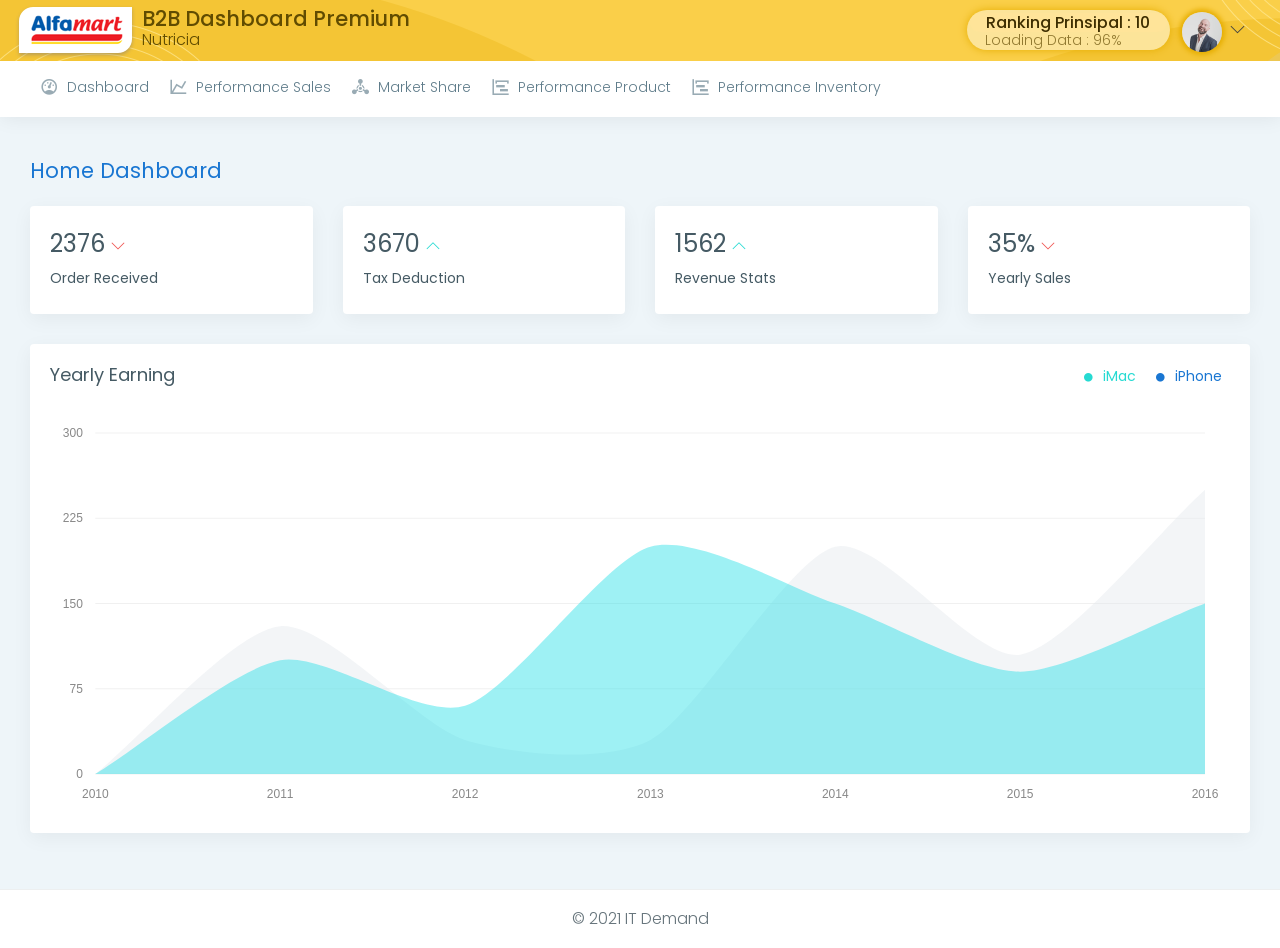
==== commit 83641c32: "Add files via upload" ====
--- a/css/style.css
+++ b/css/style.css
@@ -1914,6 +1914,10 @@
     border-radius: 100%
     
 }
+.btn-full{
+  width: 100%;  
+}
+
 
 .topbar .dropdown-menu {
     box-shadow: 0 3px 12px rgba(0, 0, 0, 0.05);
@@ -2369,8 +2373,8 @@
 
 .card .card-subtitle {
     font-weight: 300;
-    margin-bottom: 15px;
-    color: #99abb4
+    margin-top: 15px;
+    color: #99abb4;
 }
 
 .card-inverse .card-bodyquote .blockquote-footer, .card-inverse .card-link, .card-inverse .card-subtitle, .card-inverse .card-text {
--- a/css/custom.css
+++ b/css/custom.css
@@ -17,6 +17,13 @@
   font-weight: 500;
   }
 
+.link-white{
+  color: #ffffff;
+}
+
+.login-form{
+  width: 420px;
+}
 
 .line-height-05{
   line-height: 0.5;
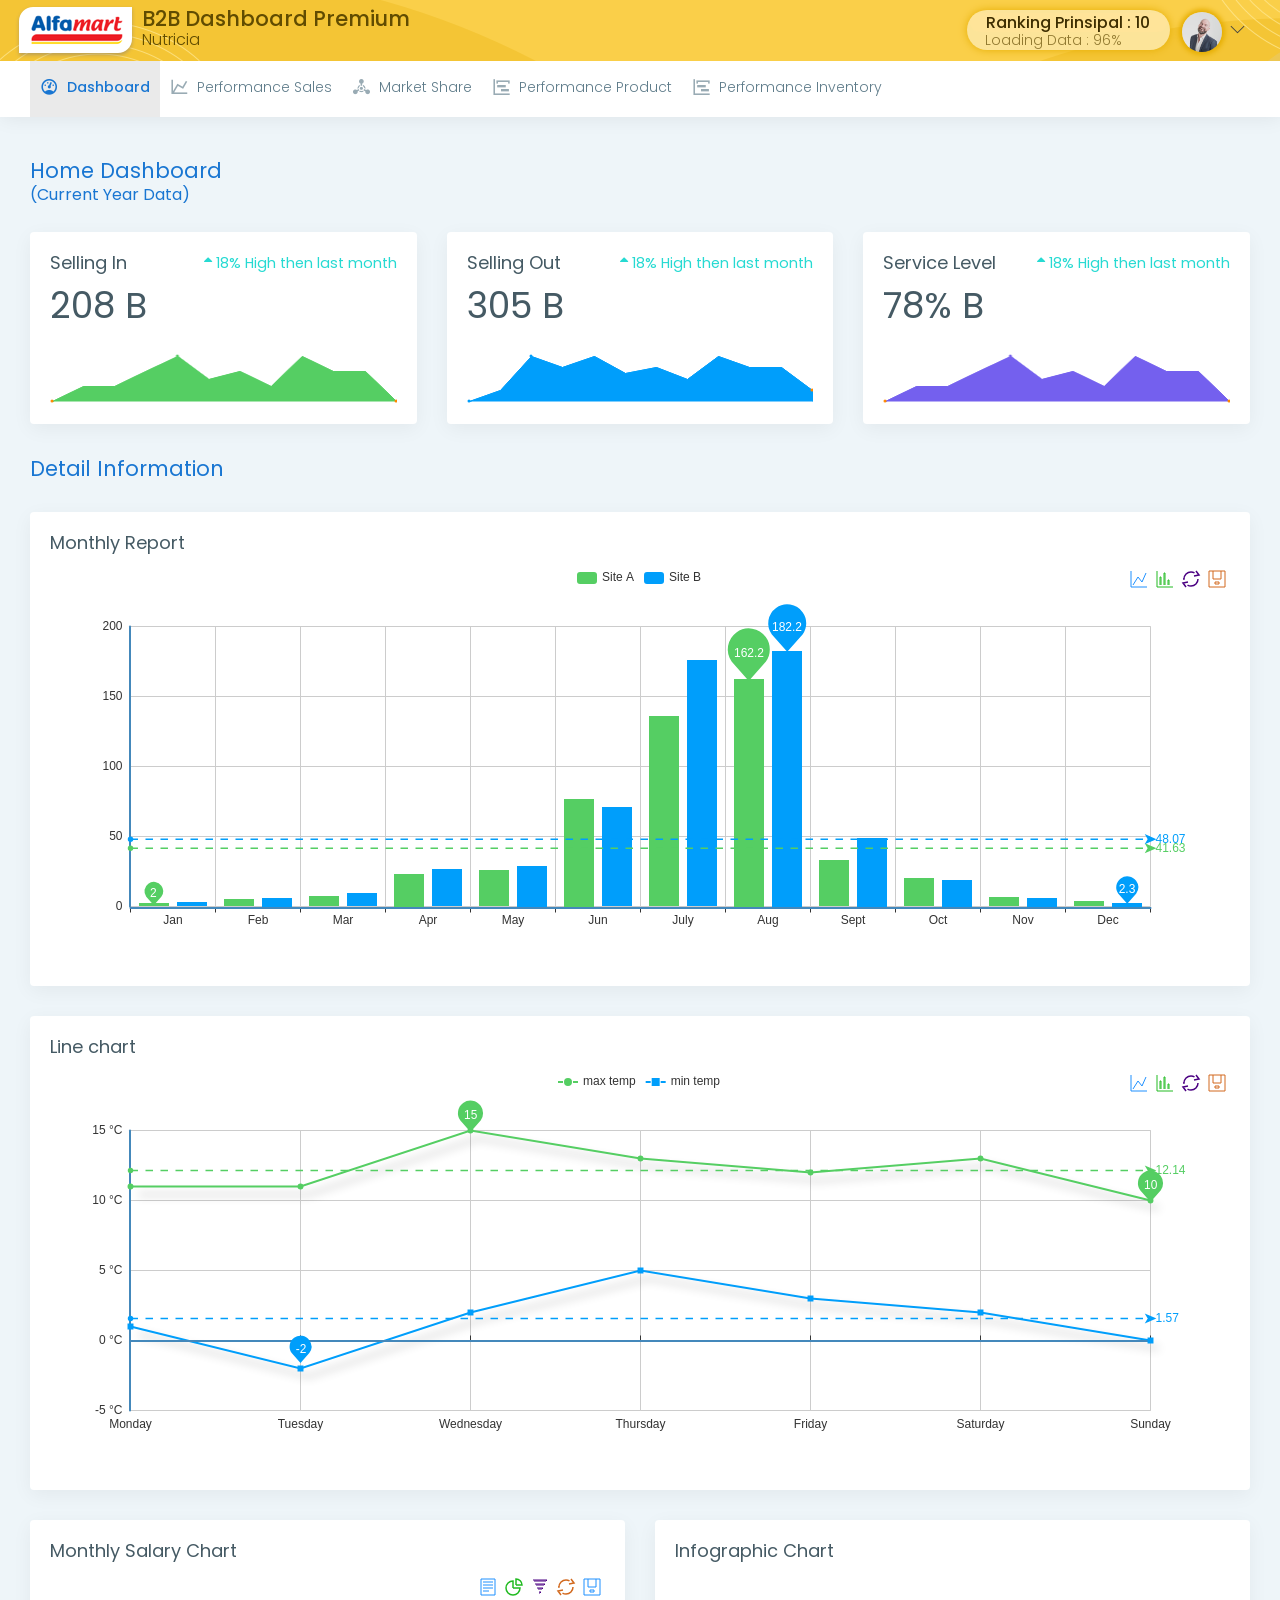
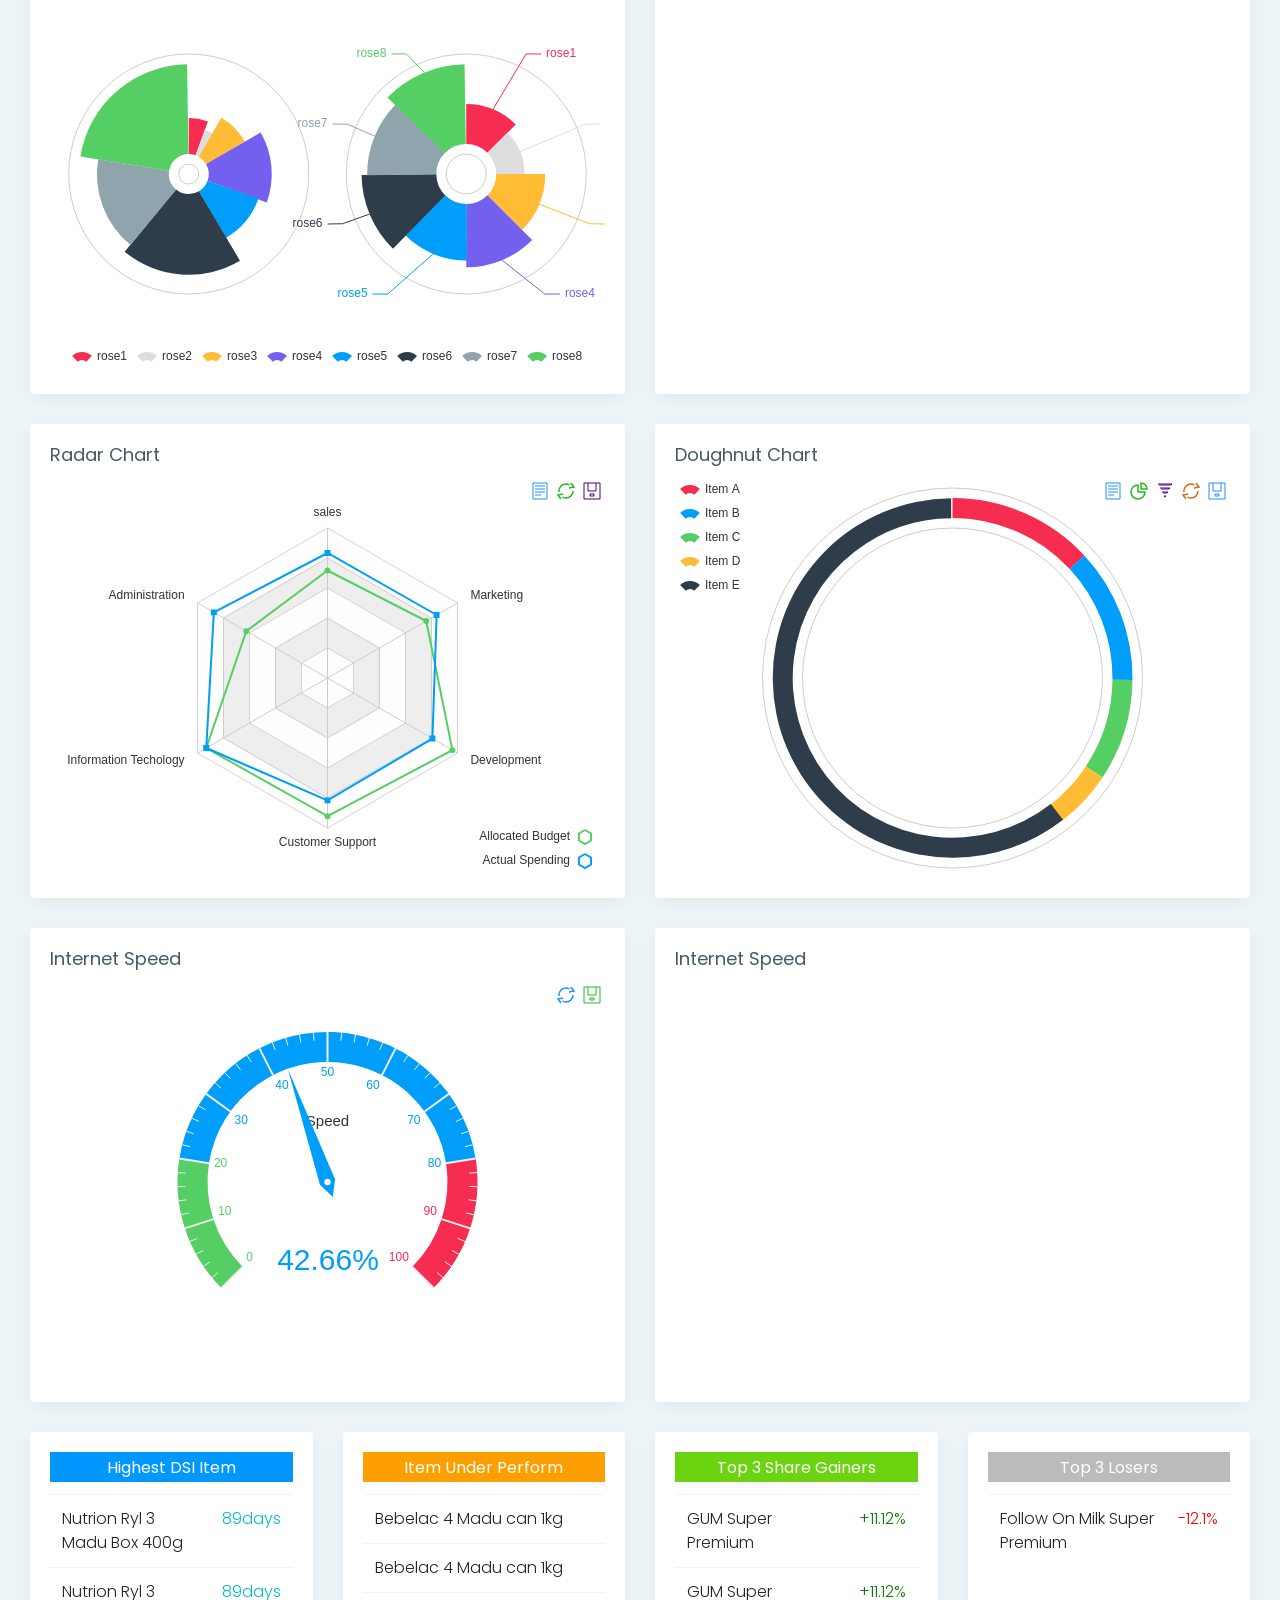
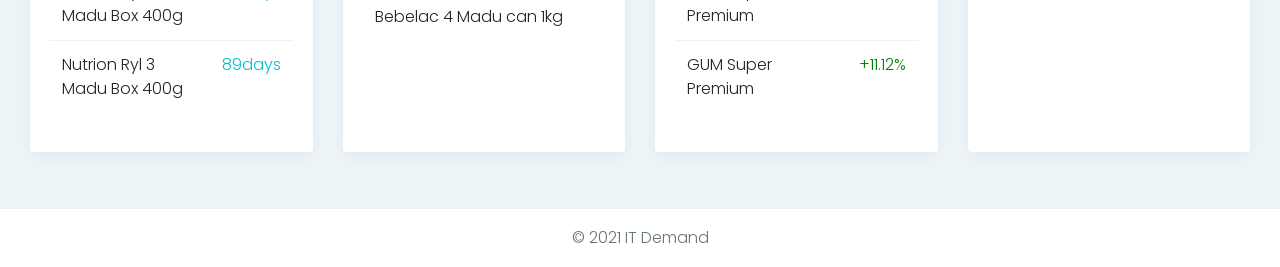
==== commit c77a923c: "Add files via upload" ====
--- a/home.html
+++ b/home.html
@@ -112,7 +112,7 @@
                                         </div>
                                     </li>
                                     <li role="separator" class="divider"></li>
-                                    <li><a href="login.html"><i class="fa fa-power-off"></i> Logout</a></li>
+                                    <li><a href="index.html"><i class="fa fa-power-off"></i> Logout</a></li>
                                 </ul>
                             </div>
                         </li>
@@ -132,7 +132,7 @@
                 <!-- Sidebar navigation-->
                 <nav class="sidebar-nav">
                     <ul id="sidebarnav">
-                        <li> <a class="has-arrow waves-effect" href="index.html"><i class="mdi mdi-gauge"></i><span class="hide-menu">Dashboard</span></a>
+                        <li> <a class="has-arrow waves-effect" href="home.html"><i class="mdi mdi-gauge"></i><span class="hide-menu">Dashboard</span></a>
                         </li>
                         <li> <a class="has-arrow waves-effect" href="performance-sales.html"><i class="mdi mdi-chart-line"></i><span class="hide-menu">Performance Sales</span></a>
                         </li>
@@ -161,6 +161,8 @@
             <div class="row page-titles">
                 <div class="col-md-5 align-self-center">
                     <h3 class="text-themecolor">Home Dashboard</h3>
+                    <h5 class="text-themecolor">(Current Year Data)</h5>
+
                 </div>
                 <div class="col-md-7 align-self-center">
 <!--                     <ol class="breadcrumb">
@@ -181,93 +183,225 @@
                 <!-- Start Page Content -->
                 <!-- ============================================================== -->
                 <div class="row">
-                    <!-- Column -->
-                    <div class="col-lg-3 col-md-6">
-                        <div class="card">
-                            <div class="card-body">
-                                <!-- Row -->
-                                <div class="row">
-                                    <div class="col-8"><h2>2376 <i class="ti-angle-down font-14 text-danger"></i></h2>
-                                        <h6>Order Received</h6></div>
-                                    <div class="col-4 align-self-center text-right  p-l-0">
-                                        <div id="sparklinedash3"></div>
+                    <div class="col-lg-4">
+                        <div class="card">
+                            <div class="card-body analytics-info">
+                                <h4 class="card-title">Selling In <small class="pull-right text-success"><i class="fa fa-sort-asc"></i> 18% High then last month</small></h4>
+                                <div class="stats-row">
+                                    <div class="stat-item">
+                                        <h1>208 B</h1>
                                     </div>
                                 </div>
-                            </div>
-                        </div>
-                    </div>
-                    <!-- Column -->
-                    <div class="col-lg-3 col-md-6">
-                        <div class="card">
-                            <div class="card-body">
-                                <!-- Row -->
-                                <div class="row">
-                                    <div class="col-8"><h2 class="">3670 <i class="ti-angle-up font-14 text-success"></i></h2>
-                                        <h6>Tax Deduction</h6></div>
-                                    <div class="col-4 align-self-center text-right p-l-0">
-                                        <div id="sparklinedash"></div>
+                                <div id="sparkline8"></div>
+                            </div>
+                        </div>
+                    </div>
+                    <div class="col-lg-4">
+                        <div class="card">
+                            <div class="card-body analytics-info">
+                                <h4 class="card-title">Selling Out<small class="pull-right text-success"><i class="fa fa-sort-asc"></i> 18% High then last month</small></h4>
+                                <div class="stats-row">
+                                    <div class="stat-item">
+                                        <h1>305 B</h1>
                                     </div>
                                 </div>
-                            </div>
-                        </div>
-                    </div>
-                    <!-- Column -->
-                    <div class="col-lg-3 col-md-6">
-                        <div class="card">
-                            <div class="card-body">
-                                <!-- Row -->
-                                <div class="row">
-                                    <div class="col-8"><h2>1562 <i class="ti-angle-up font-14 text-success"></i></h2>
-                                        <h6>Revenue Stats</h6></div>
-                                    <div class="col-4 align-self-center text-right p-l-0">
-                                        <div id="sparklinedash2"></div>
+                                <div id="sparkline9"></div>
+                            </div>
+                        </div>
+                    </div>
+                    <div class="col-lg-4">
+                        <div class="card">
+                            <div class="card-body analytics-info">
+                                <h4 class="card-title">Service Level<small class="pull-right text-success"><i class="fa fa-sort-asc"></i> 18% High then last month</small></h4>
+                                <div class="stats-row">
+                                    <div class="stat-item">
+                                        <h1>78% B</h1>
                                     </div>
                                 </div>
-                            </div>
-                        </div>
-                    </div>
-                    <!-- Column -->
-                    <div class="col-lg-3 col-md-6">
-                        <div class="card">
-                            <div class="card-body">
-                                <!-- Row -->
-                                <div class="row">
-                                    <div class="col-8"><h2>35% <i class="ti-angle-down font-14 text-danger"></i></h2>
-                                        <h6>Yearly Sales</h6></div>
-                                    <div class="col-4 align-self-center text-right p-l-0">
-                                        <div id="sparklinedash4"></div>
-                                    </div>
-                                </div>
-                            </div>
-                        </div>
+                                <div id="sparkline10"></div>
+                            </div>
+                        </div>
+                    </div>
+                </div>
+                <!-- Row -->
+                <div class="row page-titles space-title">
+                    <div class="space-title col-lg-4">
+                        <h3 class="text-themecolor">Detail Information</h3>
                     </div>
                 </div>
                 <!-- Row -->
                 <div class="row">
-                    <div class="col-lg-12 col-md-7">
-                        <div class="card">
-                            <div class="card-body">
-                                <div class="d-flex flex-wrap">
-                                    <div>
-                                        <h4 class="card-title">Yearly Earning</h4>
-                                    </div>
-                                    <div class="ml-auto">
-                                        <ul class="list-inline">
-                                            <li>
-                                                <h6 class="text-muted text-success"><i class="fa fa-circle font-10 m-r-10 "></i>iMac</h6> </li>
-                                            <li>
-                                                <h6 class="text-muted  text-info"><i class="fa fa-circle font-10 m-r-10"></i>iPhone</h6> </li>
-                                                
-                                        </ul>
-                                    </div>
-                                </div>
-                                <div id="morris-area-chart2" style="height: 405px;"></div>
-
-                            </div>
-                        </div>
-                    </div>
-                </div>
-                <!-- Row -->
+                    <!-- column -->
+                    <div class="col-lg-12">
+                        <div class="card">
+                            <div class="card-body">
+                                <h4 class="card-title">Monthly Report</h4>
+                                <div id="bar-chart" style="width:100%; height:400px;"></div>
+                            </div>
+                        </div>
+                    </div>
+                    <!-- column -->
+                    <!-- column -->
+                    <div class="col-lg-12">
+                        <div class="card">
+                            <div class="card-body">
+                                <h4 class="card-title">Line chart</h4>
+                                <div id="main" style="width:100%; height:400px;"></div>
+                            </div>
+                        </div>
+                    </div>
+                    <!-- column -->
+                    <!-- column -->
+                    <div class="col-lg-6">
+                        <div class="card">
+                            <div class="card-body">
+                                <h4 class="card-title">Monthly Salary Chart</h4>
+                                <div id="pie-chart" style="width:100%; height:400px;"></div>
+                            </div>
+                        </div>
+                    </div>
+                    <div class="col-lg-6">
+                        <div class="card">
+                            <div class="card-body">
+                                <h4 class="card-title">Infographic Chart</h4>
+                                <div id="donuteinfographic" style="width:100%; height:400px;"></div>
+                            </div>
+                        </div>
+                    </div>
+                    <!-- column -->
+                    <!-- column -->
+                    <div class="col-lg-6">
+                        <div class="card">
+                            <div class="card-body">
+                                <h4 class="card-title">Radar Chart</h4>
+                                <div id="radar-chart" style="width:100%; height:400px;"></div>
+                            </div>
+                        </div>
+                    </div>
+                    <!-- column -->
+                    <!-- column -->
+                    <div class="col-lg-6">
+                        <div class="card">
+                            <div class="card-body">
+                                <h4 class="card-title">Doughnut Chart</h4>
+                                <div id="doughnut-chart" style="width:100%; height:400px;"></div>
+                            </div>
+                        </div>
+                    </div>
+                    <!-- column -->
+                    <!-- column -->
+                    <div class="col-lg-6">
+                        <div class="card">
+                            <div class="card-body">
+                                <h4 class="card-title">Internet Speed</h4>
+                                <div id="gauge-chart" style="width:100%; height:400px;"></div>
+                            </div>
+                        </div>
+                    </div>
+                    <!-- column -->
+                    <!-- column -->
+                    <div class="col-lg-6">
+                        <div class="card">
+                            <div class="card-body">
+                                <h4 class="card-title">Internet Speed</h4>
+                                <div id="gauge-chart" style="width:100%; height:400px;"></div>
+                            </div>
+                        </div>
+                    </div>
+                    <!-- column -->
+                </div>
+                <div class="row">
+                    <div class="col-lg-3">
+                        <div class="card">
+                            <div class="card-body card-height">
+                                <h4 class="card-title card-title-blue">Highest DSI Item</h4>
+                                <div class="table-responsive">
+                                    <table class="table color-table primary-table">
+                                        <tbody>
+                                            <tr>
+                                                <td>Nutrion Ryl 3 Madu Box 400g</td>
+                                                <td class="text-blue">89days</td>
+                                            </tr>
+                                            <tr>
+                                                <td>Nutrion Ryl 3 Madu Box 400g</td>
+                                                <td class="text-blue">89days</td>
+                                            </tr>
+                                            <tr>
+                                                <td>Nutrion Ryl 3 Madu Box 400g</td>
+                                                <td class="text-blue">89days</td>
+                                            </tr>
+                                        </tbody>
+                                    </table>
+                                </div>
+                            </div>
+                        </div>
+                    </div>
+                    <div class="col-lg-3">
+                        <div class="card">
+                            <div class="card-body card-height">
+                                <h4 class="card-title card-title-yellow">Item Under Perform</h4>
+                                <div class="table-responsive">
+                                    <table class="table color-table primary-table">
+                                        <tbody>
+                                            <tr>
+                                                <td>Bebelac 4 Madu can 1kg</td>
+                                            </tr>
+                                            <tr>
+                                                <td>Bebelac 4 Madu can 1kg</td>
+                                            </tr>
+                                            <tr>
+                                                <td>Bebelac 4 Madu can 1kg</td>
+                                            </tr>
+                                        </tbody>
+                                    </table>
+                                </div>
+                            </div>
+                        </div>
+                    </div>
+                    <div class="col-lg-3">
+                        <div class="card">
+                            <div class="card-body card-height">
+                                <h4 class="card-title card-title-green">Top 3 Share Gainers</h4>
+                                <div class="table-responsive">
+                                    <table class="table color-table primary-table">
+                                        <tbody>
+                                            <tr>
+                                                <td>GUM Super Premium</td>
+                                                <td class="text-green">+11.12%</td>
+                                            </tr>
+                                            <tr>
+                                                <td>GUM Super Premium</td>
+                                                <td class="text-green">+11.12%</td>
+                                            </tr>
+                                            <tr>
+                                                <td>GUM Super Premium</td>
+                                                <td class="text-green">+11.12%</td>
+                                            </tr>
+                                        </tbody>
+                                    </table>
+                                </div>
+                            </div>
+                        </div>
+                    </div>
+                    <div class="col-lg-3">
+                        <div class="card">
+                            <div class="card-body card-height">
+                                <h4 class="card-title card-title-grey">Top 3 Losers</h4>
+                                <div class="table-responsive">
+                                    <table class="table color-table primary-table">
+                                        <tbody>
+                                            <tr>
+                                                <td>Follow On Milk Super Premium</td>
+                                                <td class="text-red">-12.1%</td>
+                                            </tr>
+                                        </tbody>
+                                    </table>
+                                </div>
+                            </div>
+                        </div>
+                    </div>
+                </div>
+
                 <!-- Row -->
                 <!-- ============================================================== -->
                 <!-- End PAge Content -->
@@ -318,8 +452,11 @@
     <script src="plugins/morrisjs/morris.min.js"></script>
     <!-- sparkline chart -->
     <script src="plugins/sparkline/jquery.sparkline.min.js"></script>
-    <script src="js/dashboard4.js"></script>
-    <!-- ============================================================== -->
+    <script src="plugins/sparkline/jquery.charts-sparkline.js"></script>
+    <!-- ============================================================== -->
+    <!-- echart -->
+    <script src="plugins/echarts/echarts-all.js"></script>
+    <script src="plugins/echarts/echarts-init.js"></script>
     <!-- Style switcher -->
     <!-- ============================================================== -->
     <script src="plugins/styleswitcher/jQuery.style.switcher.js"></script>
--- a/css/style.css
+++ b/css/style.css
@@ -10,6 +10,64 @@
 @import url("https://fonts.googleapis.com/css?family=Poppins:300,400,500,600,700");
 @import url(../css/spinners.css);
 @import url(../css/animate.css);
+
+.text-red{
+    color: red;
+}
+
+.text-green{
+    color: green;
+}
+
+.text-blue{
+    color: blue;
+}
+
+.space-title{
+    padding: 0 !important;
+    margin: 0px 0px 14px 0px !important; 
+}
+
+.card-height{
+    min-height: 320px;
+}
+
+.card-title-blue{
+    background-color: #0098FF;
+    text-align: center;
+    height: 30px;
+    padding: 5px;
+    color: #fff;
+    font-size: medium;
+}
+
+.card-title-yellow{
+    background-color: #FE9F00;
+    text-align: center;
+    height: 30px;
+    padding: 5px;
+    color: #fff;
+    font-size: medium;
+}
+
+.card-title-green{
+    background-color: #6BD310;
+    text-align: center;
+    height: 30px;
+    padding: 5px;
+    color: #fff;
+    font-size: medium;
+}
+
+.card-title-grey{
+    background-color: #BBBBBB;
+    text-align: center;
+    height: 30px;
+    padding: 5px;
+    color: #fff;
+    font-size: medium;
+}
+
 .preloader {
     width: 100%;
     height: 100%;
--- a/css/custom.css
+++ b/css/custom.css
@@ -19,6 +19,45 @@
 
 .link-white{
   color: #ffffff;
+}
+
+.btn-alfa{
+    border-radius: .75rem 0 .75rem 0;
+    background-color: #005da6;
+    box-shadow: 0px 0px 0px 0px #e6ae00;
+    border: 1px solid #005da6;
+    color: #fff;
+}
+
+.btn-alfa:hover {
+  background-color: #005da6;
+  box-shadow: 0px 0px 0px 0px #e6ae00;
+  border: 1px solid #005da6;
+  color: #fff;
+}
+
+.btn-alfa:active{
+  background-color: #005da6;
+  box-shadow: 0px 0px 0px 0px #e6ae00;
+  border: 1px solid #005da6;
+  color: #fff;
+}
+
+.header-login{
+  background-color: #eef5f9;
+  height: 400px;
+}
+
+.bg-login{
+    color: #fff;
+    margin-top: 50px;
+    text-align: center;
+
+}
+
+.login-form-index{
+  z-index: 2;
+  margin-top: -320px;
 }
 
 .login-form{
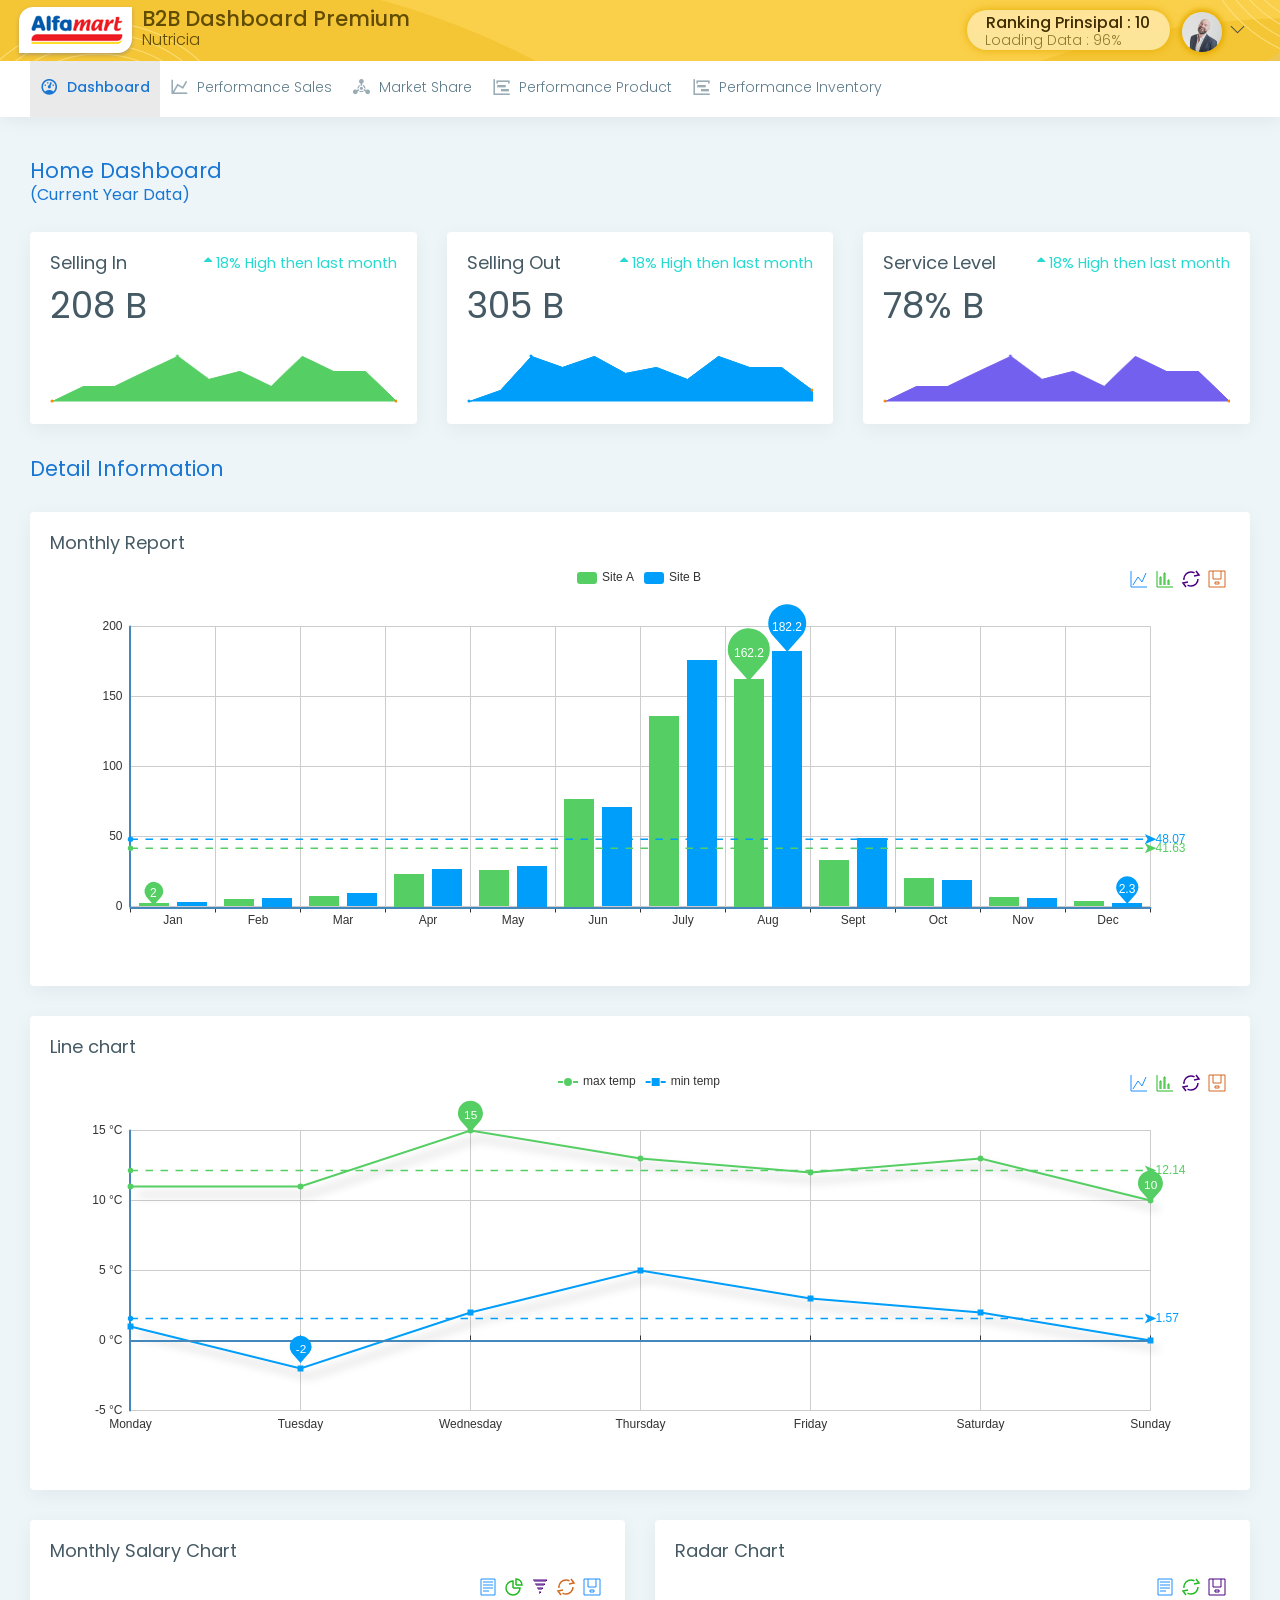
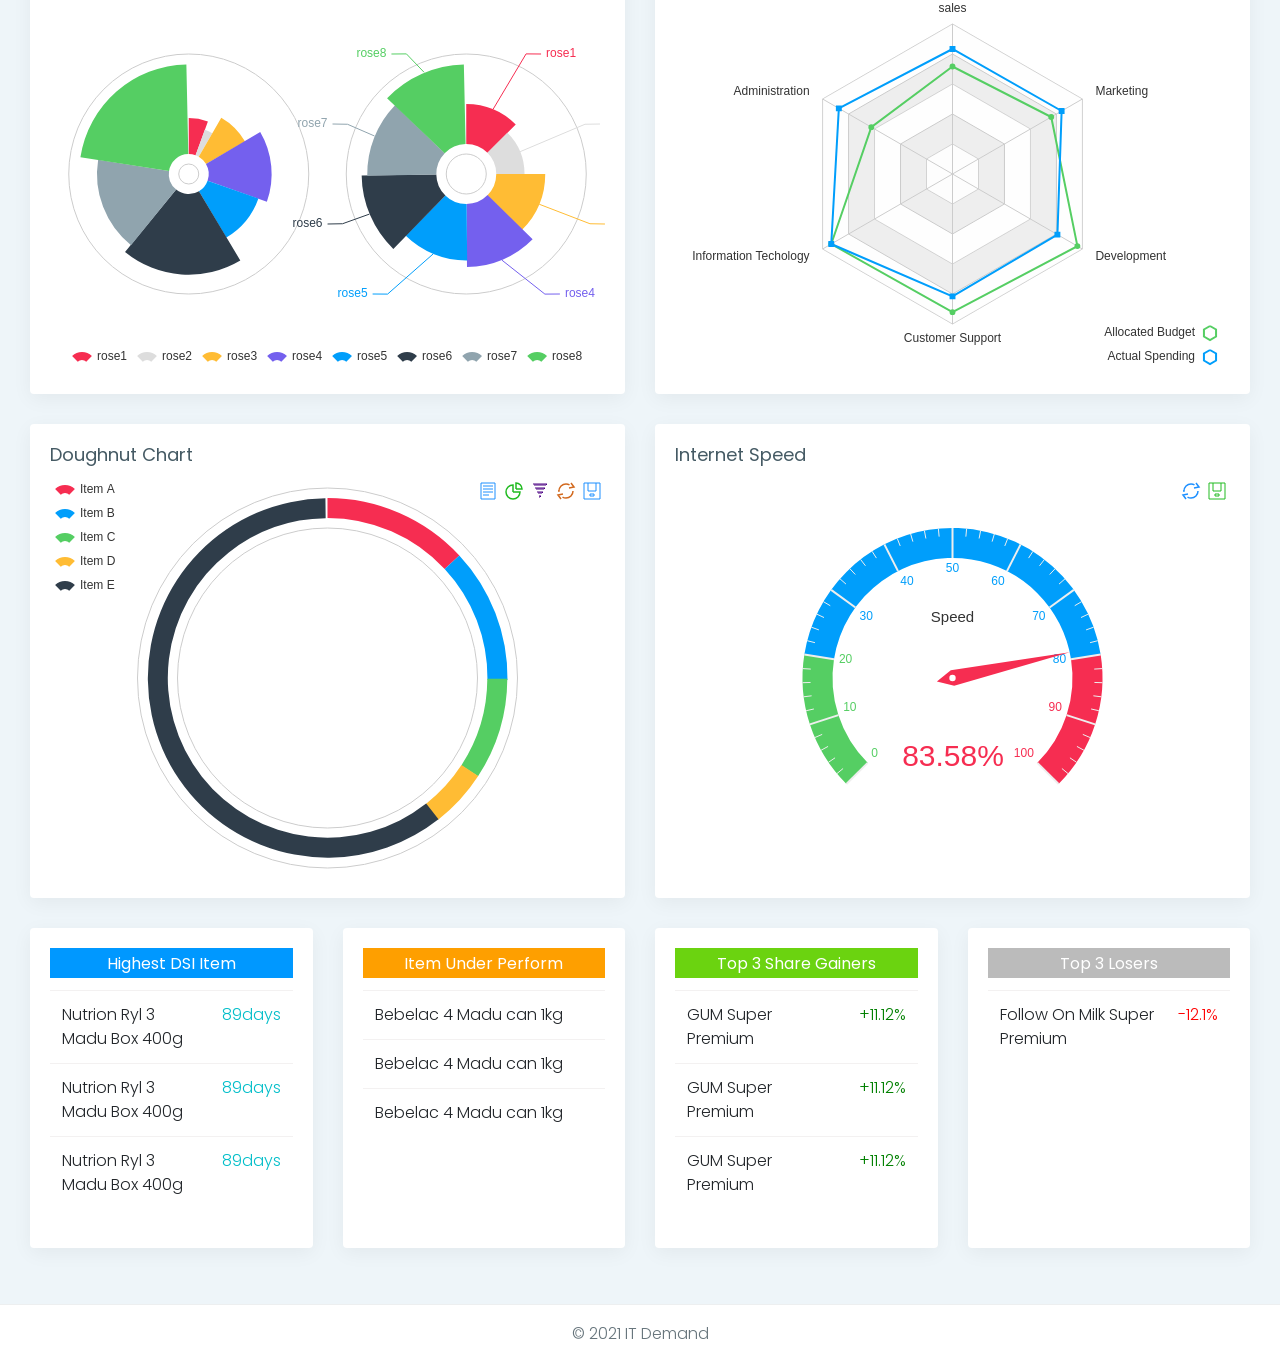
==== commit aa7a2f16: "Add files via upload" ====
--- a/home.html
+++ b/home.html
@@ -260,14 +260,6 @@
                             </div>
                         </div>
                     </div>
-                    <div class="col-lg-6">
-                        <div class="card">
-                            <div class="card-body">
-                                <h4 class="card-title">Infographic Chart</h4>
-                                <div id="donuteinfographic" style="width:100%; height:400px;"></div>
-                            </div>
-                        </div>
-                    </div>
                     <!-- column -->
                     <!-- column -->
                     <div class="col-lg-6">
@@ -285,16 +277,6 @@
                             <div class="card-body">
                                 <h4 class="card-title">Doughnut Chart</h4>
                                 <div id="doughnut-chart" style="width:100%; height:400px;"></div>
-                            </div>
-                        </div>
-                    </div>
-                    <!-- column -->
-                    <!-- column -->
-                    <div class="col-lg-6">
-                        <div class="card">
-                            <div class="card-body">
-                                <h4 class="card-title">Internet Speed</h4>
-                                <div id="gauge-chart" style="width:100%; height:400px;"></div>
                             </div>
                         </div>
                     </div>
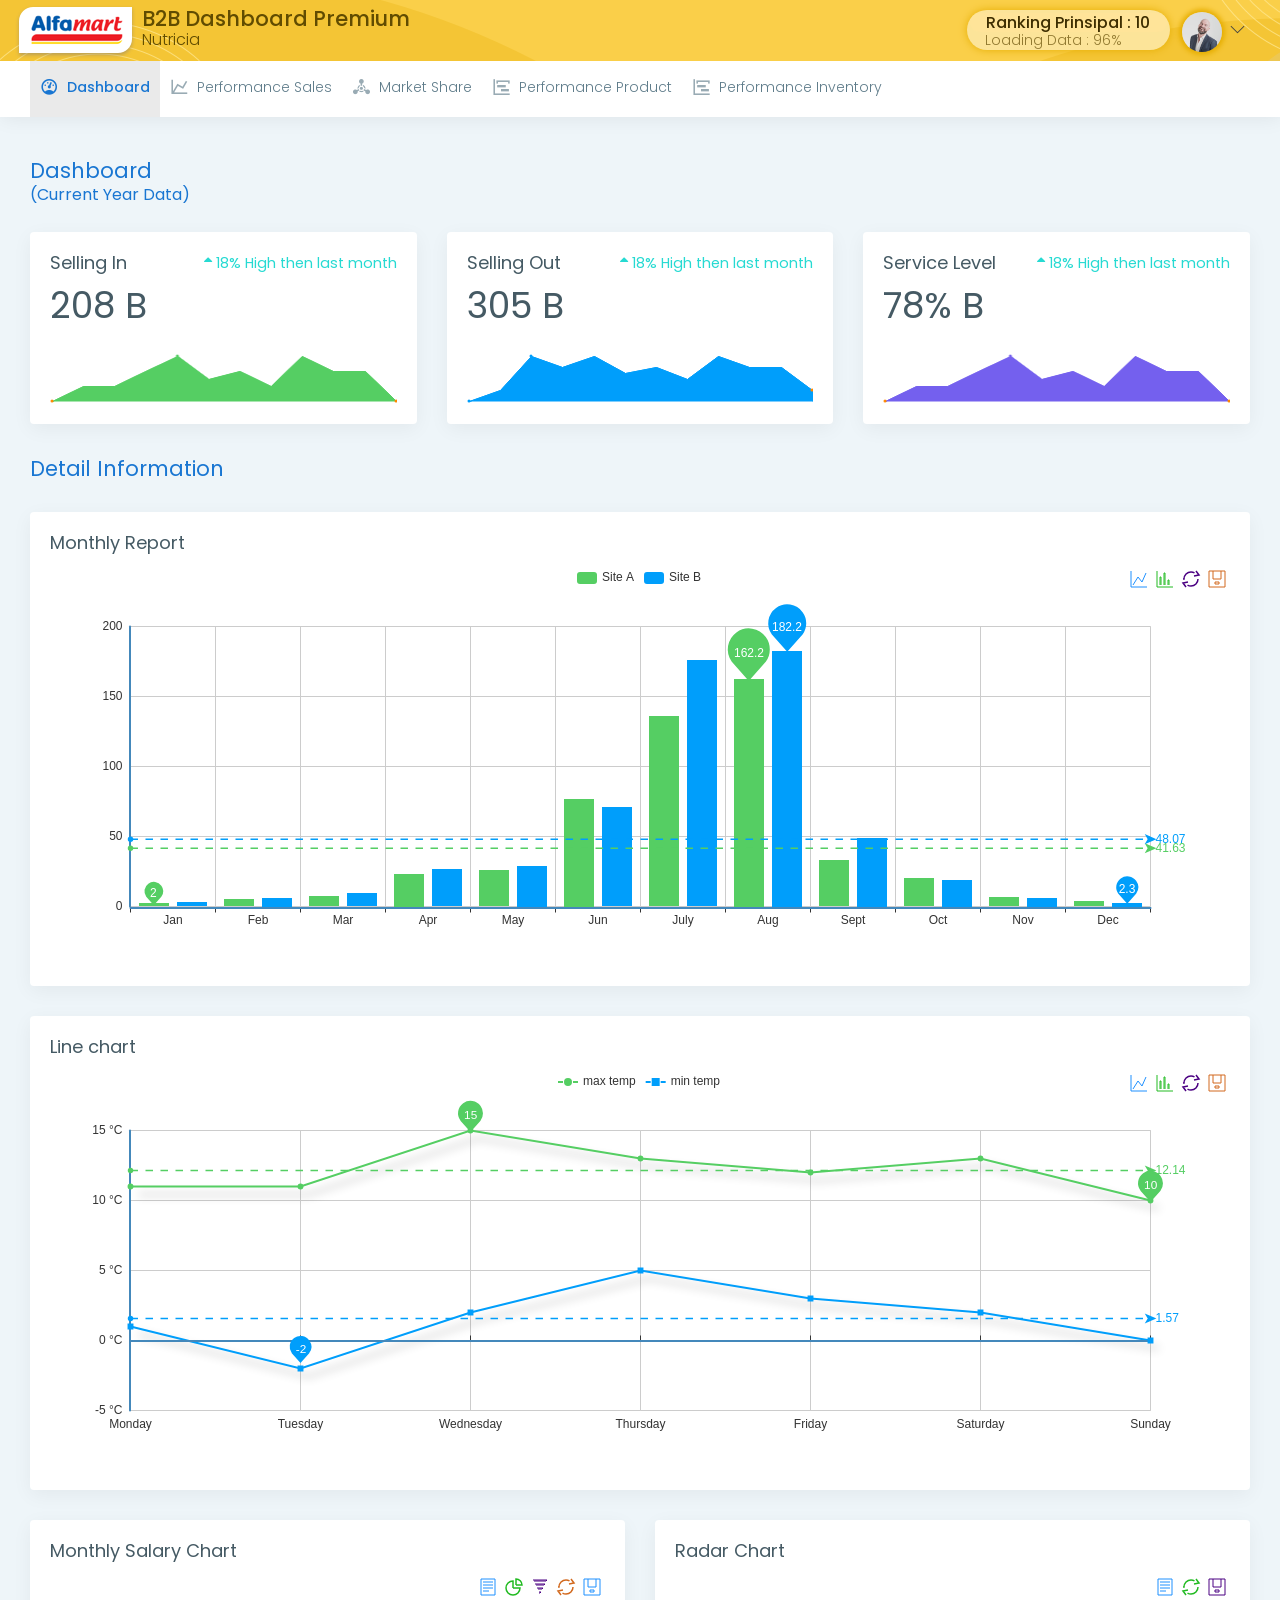
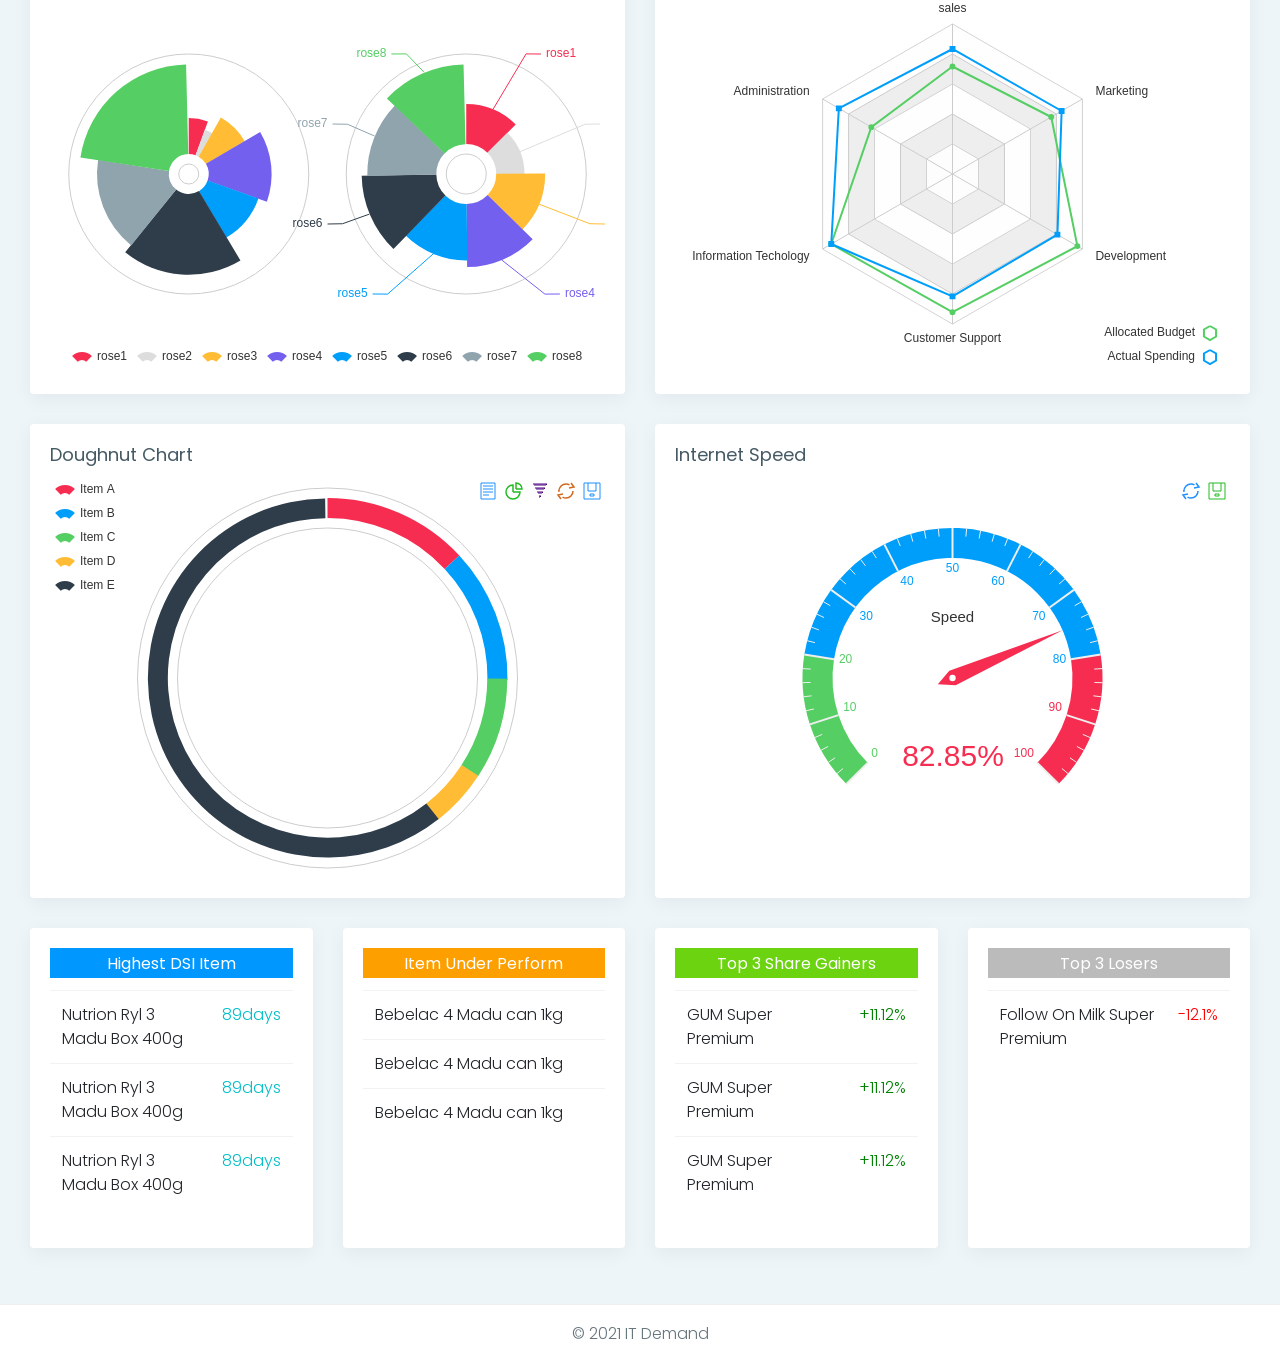
==== commit 9122c79d: "Add files via upload" ====
--- a/home.html
+++ b/home.html
@@ -70,7 +70,7 @@
                         <!-- Title -->
                         <div class="title-b2b">
                             <h3 class="line-height-b2b">B2B Dashboard Premium</h3>
-                            <p>Nutricia</p>
+                            <p class="font-white">Nutricia</p>
                         </div>
                         
                         <!-- ============================================================== -->
@@ -132,7 +132,7 @@
                 <!-- Sidebar navigation-->
                 <nav class="sidebar-nav">
                     <ul id="sidebarnav">
-                        <li> <a class="has-arrow waves-effect" href="home.html"><i class="mdi mdi-gauge"></i><span class="hide-menu">Dashboard</span></a>
+                        <li> <a class="has-arrow waves-effect" href="home.html"><i class="mdi mdi-gauge"></i><span class="hide-menu ">Dashboard</span></a>
                         </li>
                         <li> <a class="has-arrow waves-effect" href="performance-sales.html"><i class="mdi mdi-chart-line"></i><span class="hide-menu">Performance Sales</span></a>
                         </li>
@@ -160,15 +160,8 @@
             <!-- ============================================================== -->
             <div class="row page-titles">
                 <div class="col-md-5 align-self-center">
-                    <h3 class="text-themecolor">Home Dashboard</h3>
+                    <h3 class="text-themecolor headline-yellow">Dashboard</h3>
                     <h5 class="text-themecolor">(Current Year Data)</h5>
-
-                </div>
-                <div class="col-md-7 align-self-center">
-<!--                     <ol class="breadcrumb">
-                        <li class="breadcrumb-item"><a href="javascript:void(0)">Home</a></li>
-                        <li class="breadcrumb-item active">Dashboard4</li>
-                    </ol> -->
                 </div>
             </div>
             <!-- ============================================================== -->
